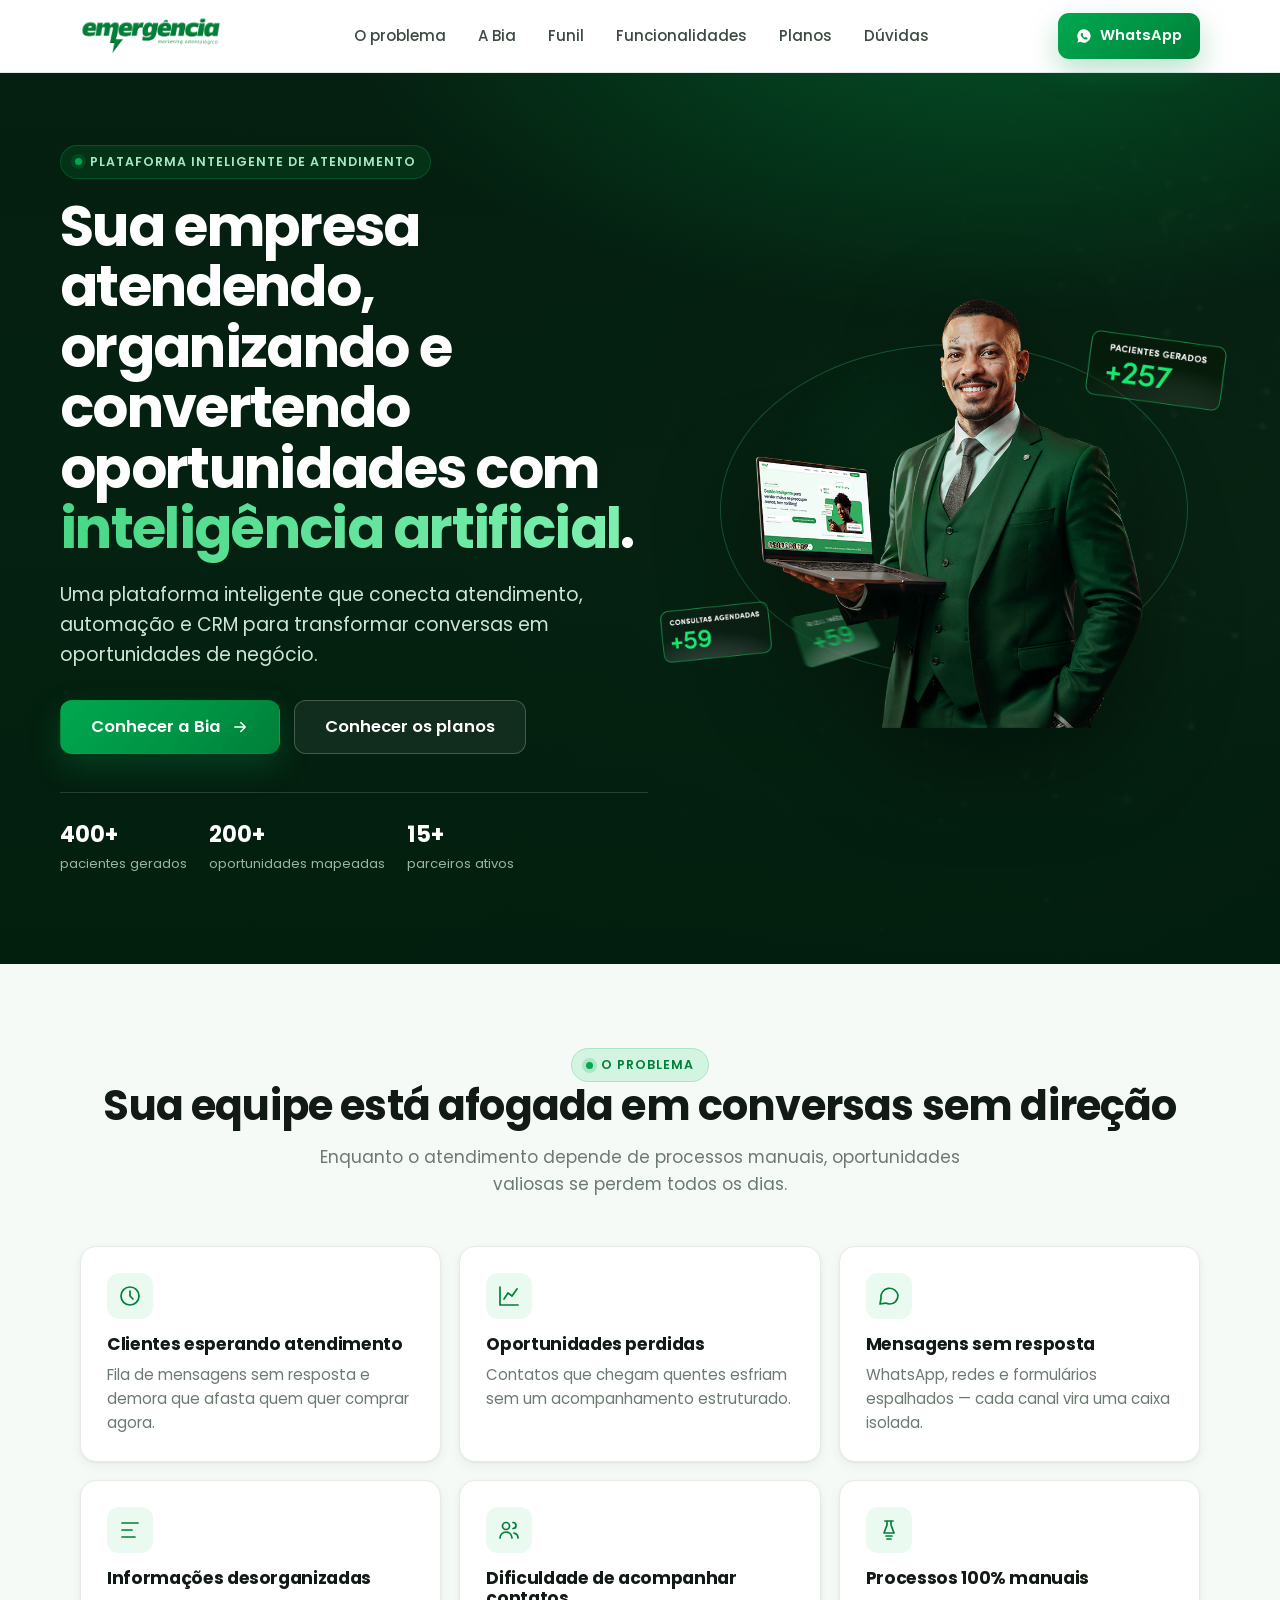
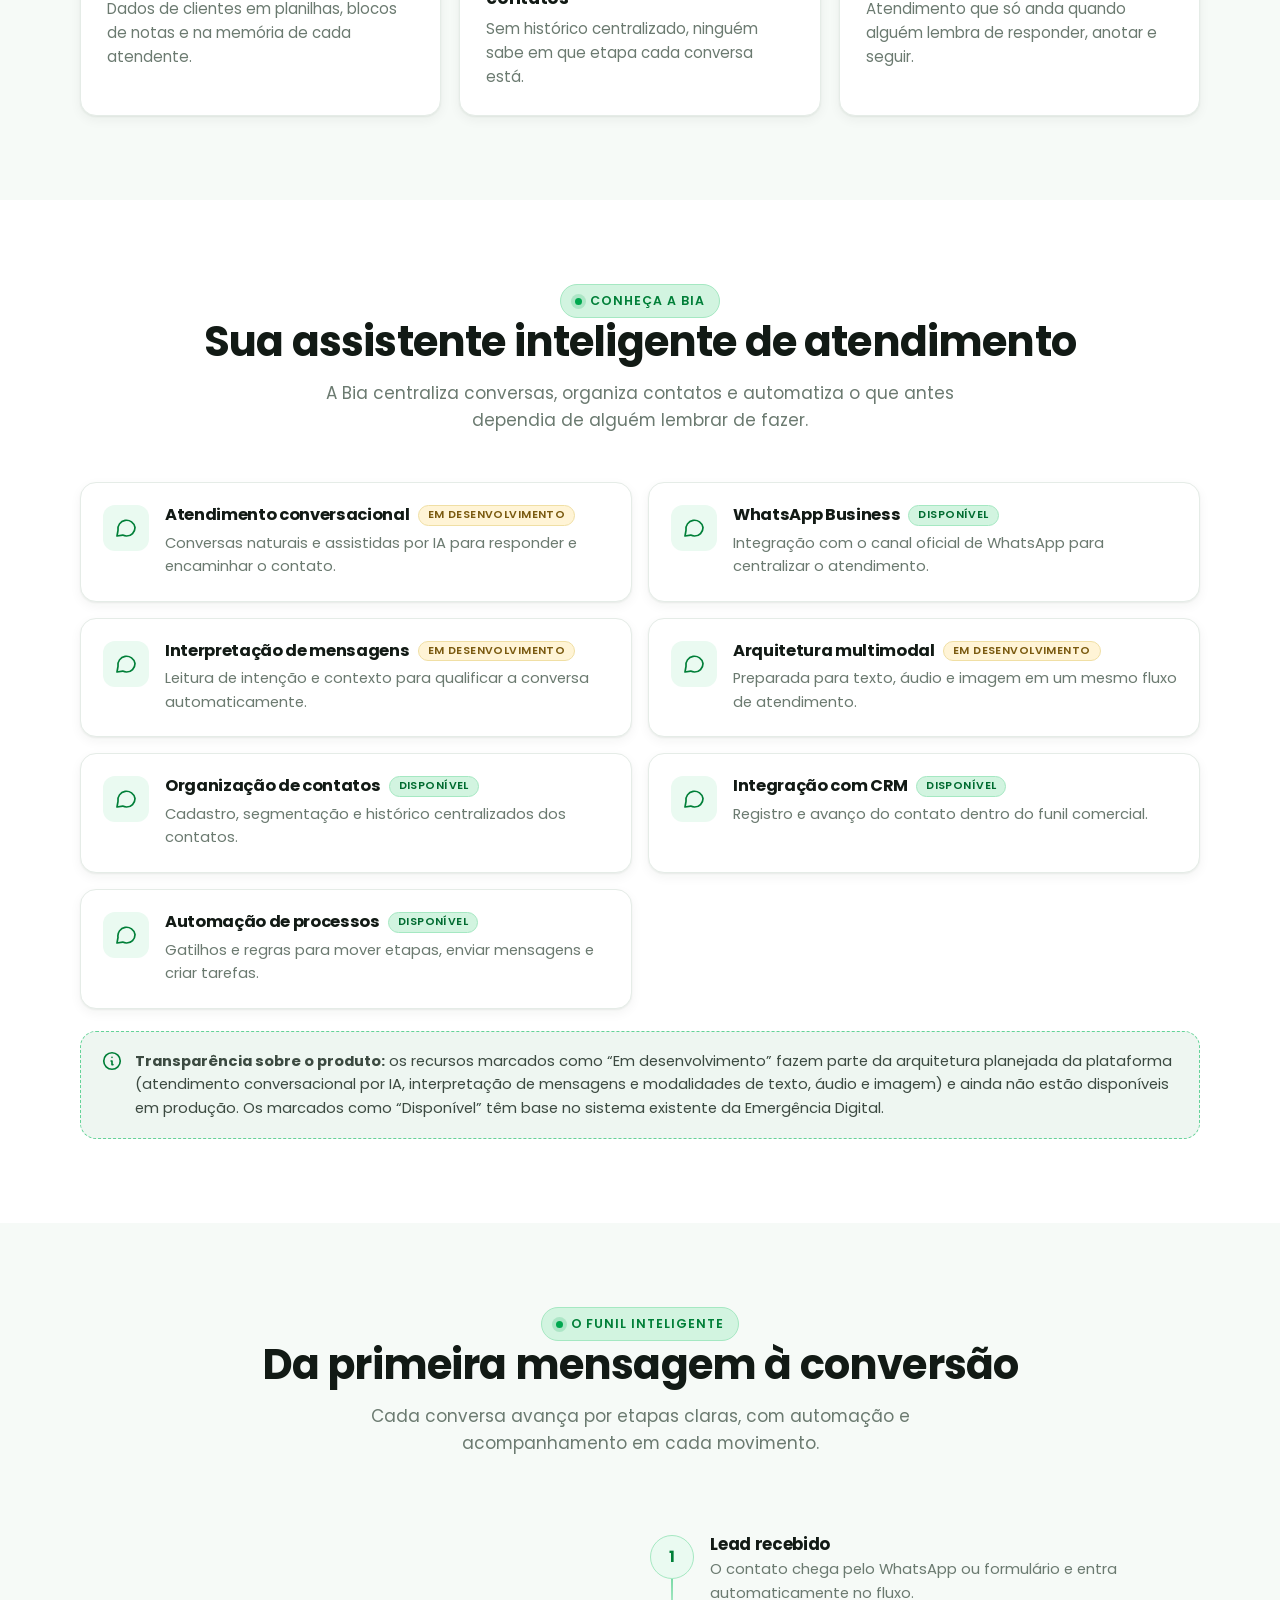
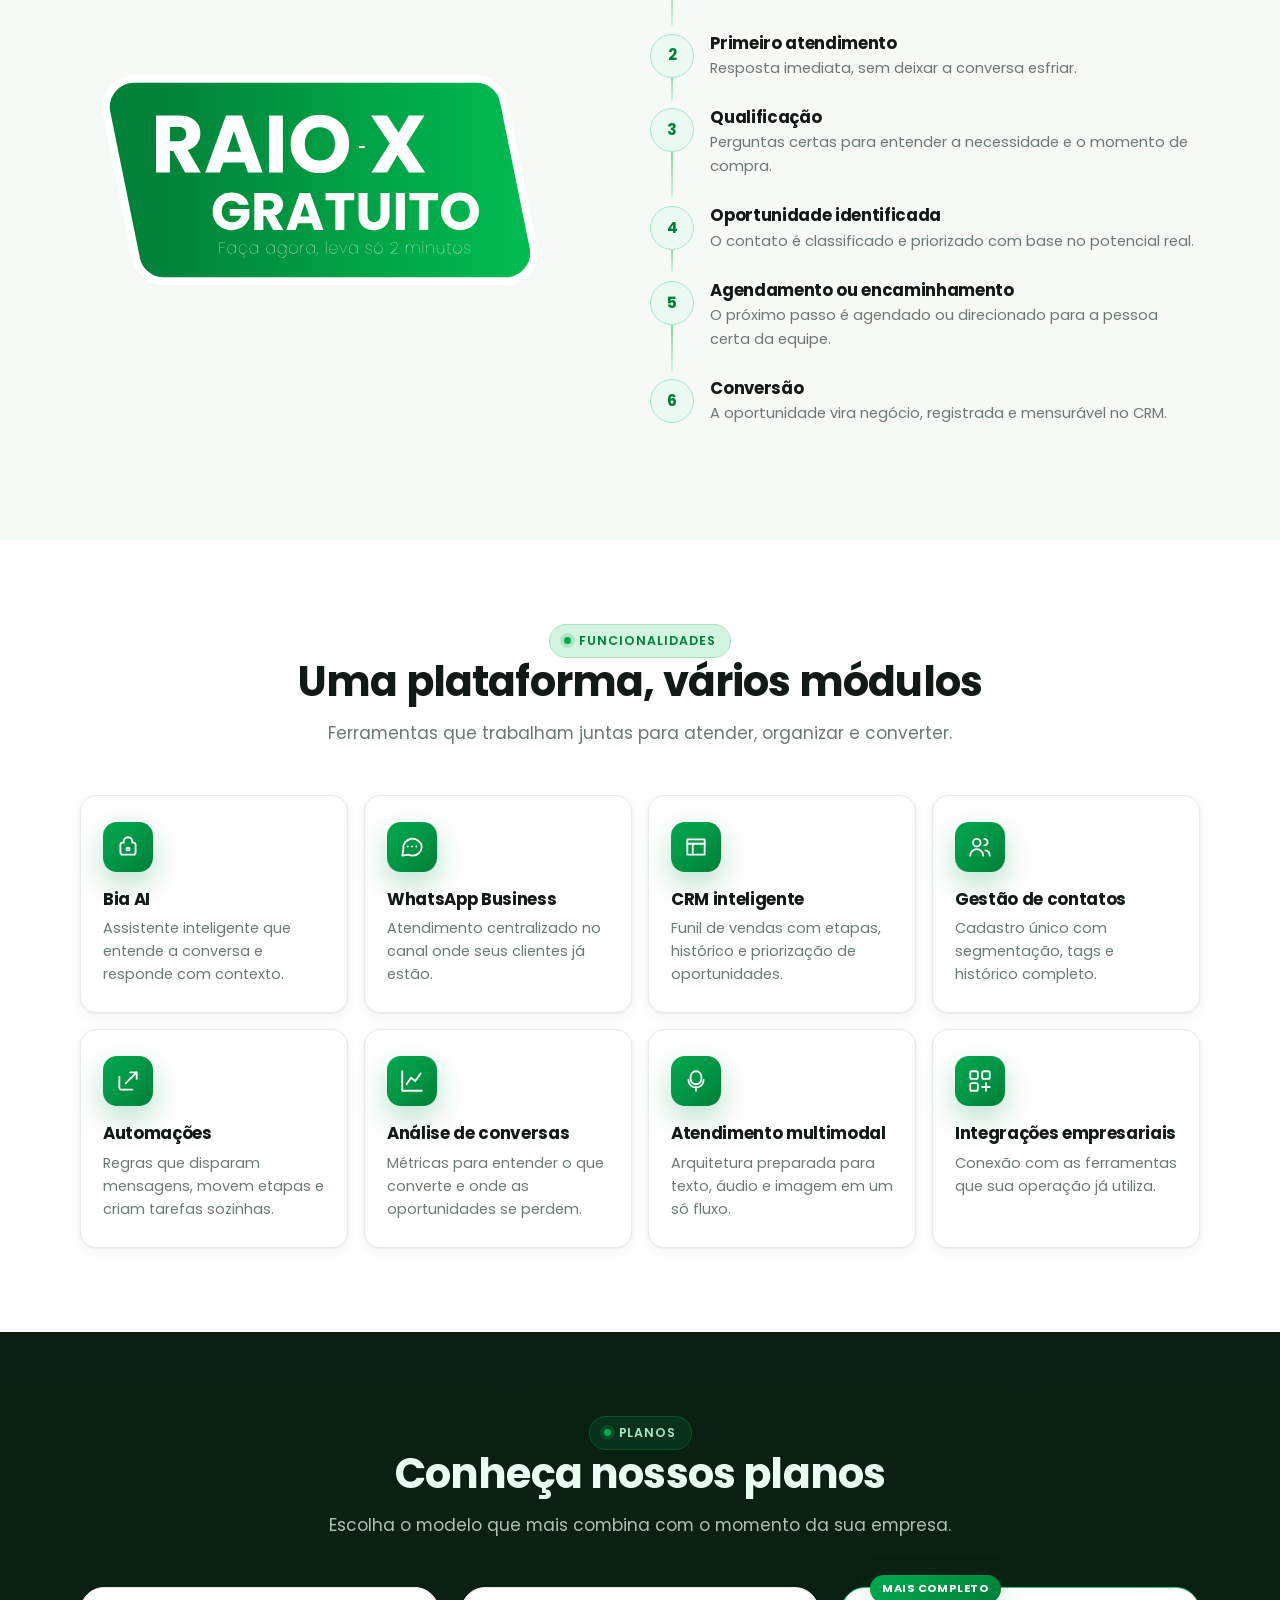
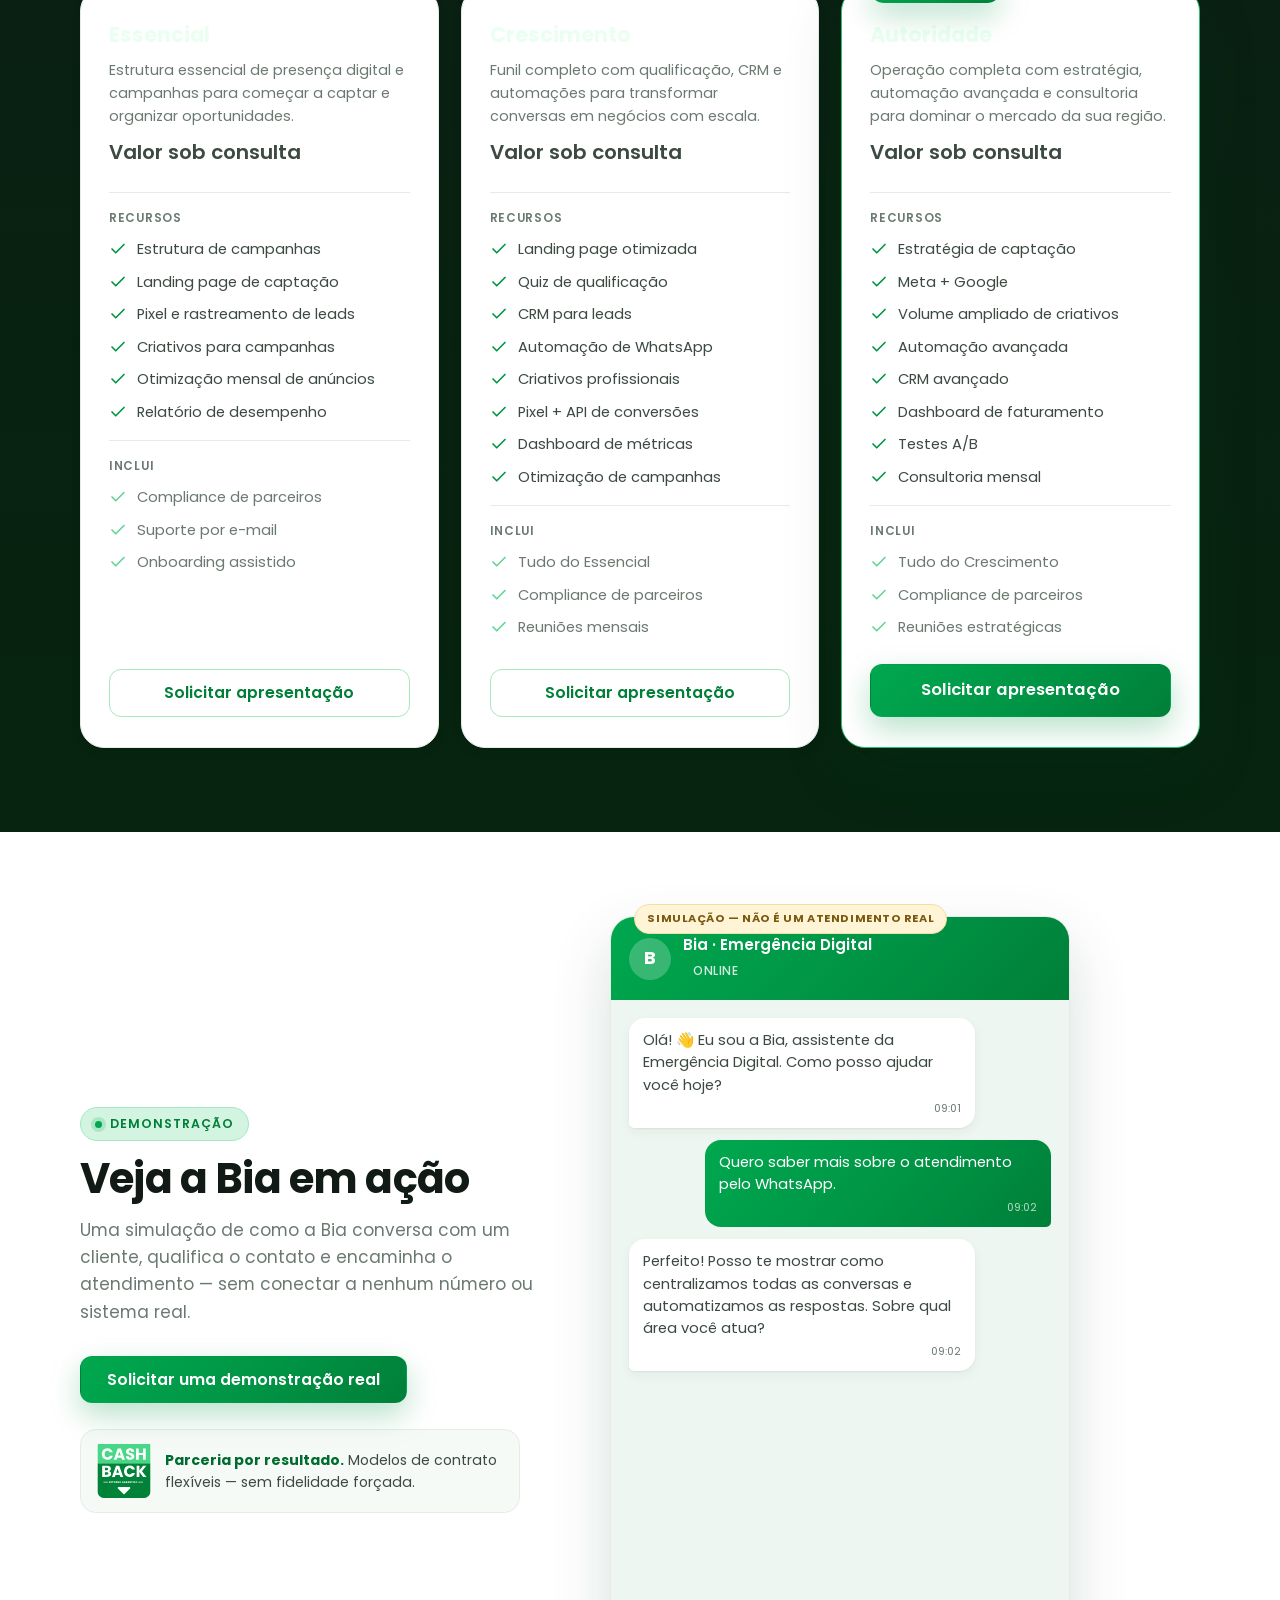
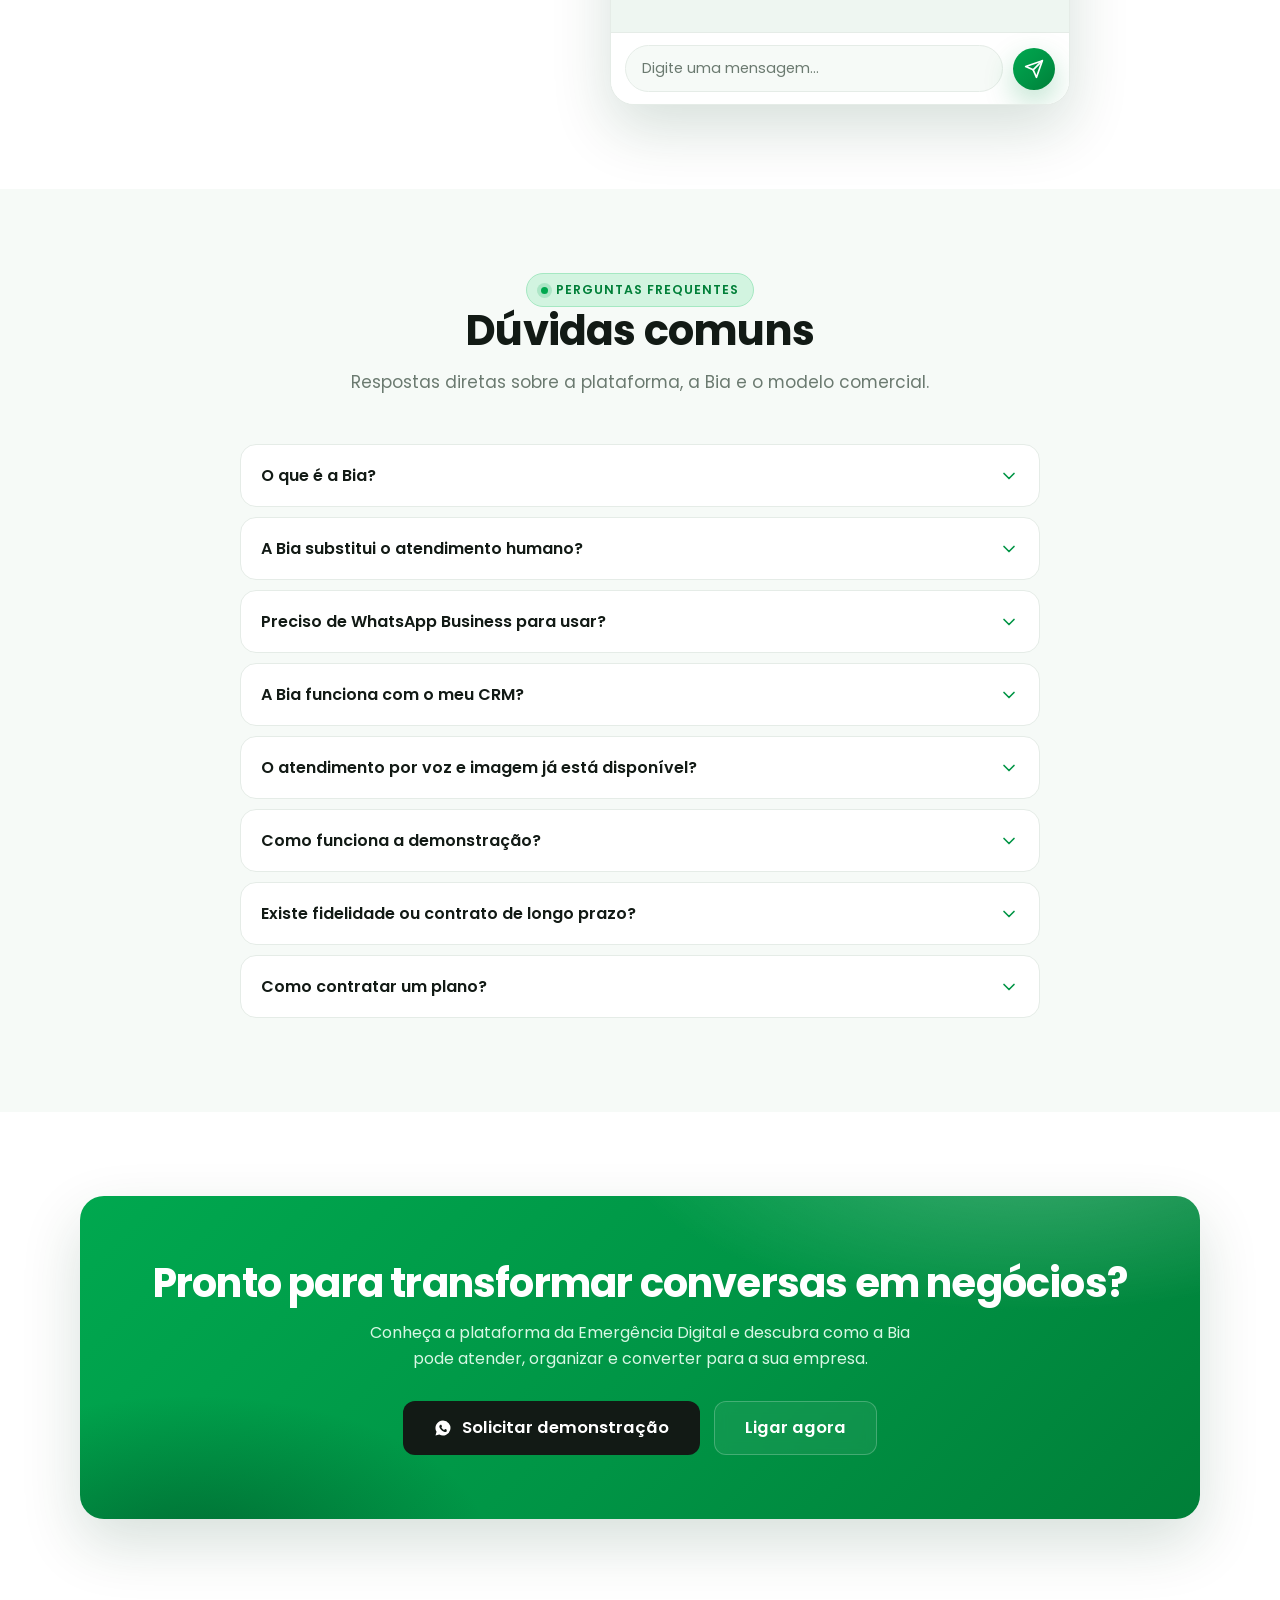
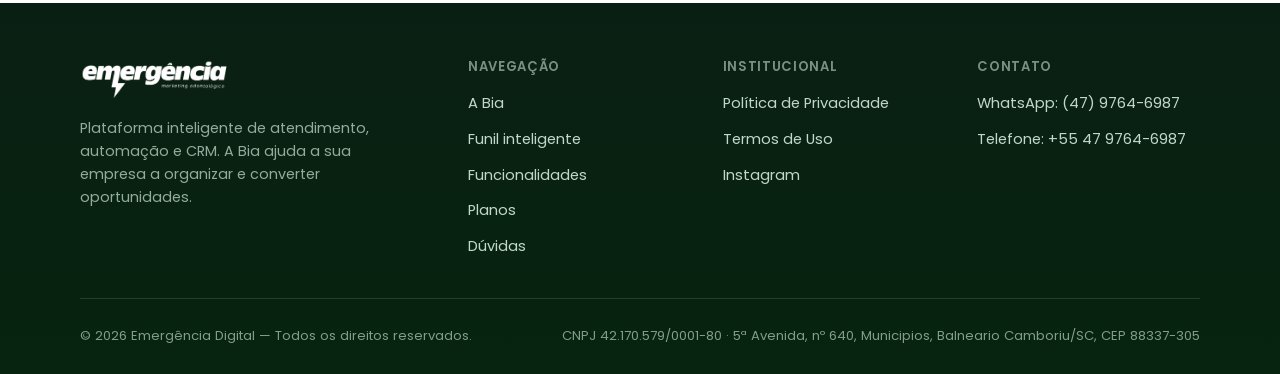
==== site/index.html @ 16c4155d "Reconstrução da landing page Emergência Digital / Bia Core - Landing page estática completa (hero, p" ====
<!DOCTYPE html>
<html lang="pt-BR">
<head>
  <meta charset="utf-8">
  <meta name="viewport" content="width=device-width, initial-scale=1.0">
  <title>Emergência Digital | Bia — Atendimento inteligente, automação e CRM</title>
  <meta name="description" content="Uma plataforma inteligente que conecta atendimento, automação e CRM para transformar conversas em oportunidades de negócio. Conheça a Bia, a assistente da Emergência Digital.">
  <meta name="theme-color" content="#009445">

  <!-- Open Graph -->
  <meta property="og:type" content="website">
  <meta property="og:site_name" content="Emergência Digital">
  <meta property="og:locale" content="pt_BR">
  <meta property="og:title" content="Emergência Digital | Bia — Atendimento inteligente, automação e CRM">
  <meta property="og:description" content="Sua empresa atendendo, organizando e convertendo oportunidades com inteligência artificial.">
  <meta property="og:image" content="assets/og-image.png">
  <meta property="og:image:width" content="1200">
  <meta property="og:image:height" content="630">
  <meta property="og:image:type" content="image/png">
  <meta property="og:image:alt" content="Emergência Digital — Bia, assistente de atendimento inteligente">

  <meta name="twitter:card" content="summary_large_image">
  <meta name="twitter:title" content="Emergência Digital | Bia — Atendimento inteligente, automação e CRM">
  <meta name="twitter:description" content="Sua empresa atendendo, organizando e convertendo oportunidades com inteligência artificial.">
  <meta name="twitter:image" content="assets/og-image.png">

  <link rel="icon" type="image/svg+xml" href="assets/favicon.svg">
  <link rel="stylesheet" href="css/styles.css">
</head>
<body>
  <a class="skip-link" href="#conteudo">Pular para o conteúdo</a>

  <!-- ===================== HEADER ===================== -->
  <header class="site-header">
    <div class="container site-header__inner">
      <a class="brand" href="#hero" aria-label="Emergência Digital — início">
        <img src="assets/logo.png" alt="Emergência Digital" width="177" height="48">
      </a>

      <nav class="nav" aria-label="Principal">
        <a href="#problema">O problema</a>
        <a href="#bia">A Bia</a>
        <a href="#funil">Funil</a>
        <a href="#funcionalidades">Funcionalidades</a>
        <a href="#planos">Planos</a>
        <a href="#faq">Dúvidas</a>
      </nav>

      <a class="header-cta header-cta--desktop" data-contact="whatsapp" href="#" target="_blank" rel="noopener">
        <svg width="16" height="16" viewBox="0 0 24 24" fill="currentColor" aria-hidden="true"><path d="M12 2a10 10 0 0 0-8.6 15.1L2 22l5-1.3A10 10 0 1 0 12 2Zm5.4 14.1c-.2.6-1.2 1.2-1.7 1.2-.4.1-1 .1-1.6-.1-.4-.1-.9-.3-1.5-.5-2.6-1.1-4.3-3.7-4.4-3.9-.1-.2-1.1-1.4-1.1-2.7s.7-1.9 1-2.2c.2-.3.5-.4.7-.4h.5c.2 0 .4 0 .6.4.2.4.7 1.6.7 1.7.1.1.1.3 0 .5-.4.8-.9.9-.7 1.3.9 1.5 2 2.4 3.4 3.1.2.1.4.1.5-.1.1-.2.6-.7.8-.9.2-.2.3-.2.5-.1.2.1 1.2.6 1.4.7.2.1.4.2.4.3.1.1.1.5-.1 1.1Z"/></svg>
        WhatsApp
      </a>

      <button class="menu-toggle" type="button" data-menu-toggle aria-expanded="false" aria-label="Abrir menu de navegação" aria-controls="mobile-nav">
        <svg viewBox="0 0 24 24" fill="none" stroke="currentColor" stroke-width="2" stroke-linecap="round" aria-hidden="true"><path d="M4 7h16M4 12h16M4 17h16"/></svg>
      </button>
    </div>

    <div class="mobile-nav" id="mobile-nav" data-mobile-nav>
      <a href="#problema">O problema</a>
      <a href="#bia">A Bia</a>
      <a href="#funil">Funil</a>
      <a href="#funcionalidades">Funcionalidades</a>
      <a href="#planos">Planos</a>
      <a href="#faq">Dúvidas</a>
      <a class="btn btn--primary" data-contact="whatsapp" href="#" target="_blank" rel="noopener">Falar no WhatsApp</a>
    </div>
  </header>

  <main id="conteudo">
    <!-- ===================== HERO ===================== -->
    <section class="hero" id="hero" aria-label="Apresentação">
      <div class="hero__bg" aria-hidden="true">
        <img src="assets/hero-bg.png" alt="" fetchpriority="high">
      </div>
      <div class="hero__overlay" aria-hidden="true"></div>

      <div class="container hero__grid">
        <div class="hero__copy">
          <span class="eyebrow eyebrow--light"><span class="dot"></span> Plataforma inteligente de atendimento</span>
          <h1>Sua empresa atendendo, organizando e convertendo oportunidades com <span class="accent">inteligência artificial</span>.</h1>
          <p class="hero__lead">Uma plataforma inteligente que conecta atendimento, automação e CRM para transformar conversas em oportunidades de negócio.</p>
          <div class="hero__actions">
            <a class="btn btn--primary btn--lg" href="#bia">
              Conhecer a Bia
              <svg class="icon" viewBox="0 0 24 24" fill="none" stroke="currentColor" stroke-width="2" stroke-linecap="round" stroke-linejoin="round" aria-hidden="true"><path d="M5 12h14M13 6l6 6-6 6"/></svg>
            </a>
            <a class="btn btn--ghost btn--lg" href="#planos">Conhecer os planos</a>
          </div>
          <div class="hero__proof">
            <div class="hero__proof-item"><strong>400+</strong><span>pacientes gerados</span></div>
            <div class="hero__proof-item"><strong>200+</strong><span>oportunidades mapeadas</span></div>
            <div class="hero__proof-item"><strong>15+</strong><span>parceiros ativos</span></div>
          </div>
        </div>

        <div class="hero__visual" aria-hidden="true">
          <div class="hero__ring"></div>
          <div class="hero__visual-main">
            <img src="assets/hero-character.png" alt="" loading="eager">
          </div>
          <img class="hero__badge hero__badge--1" src="assets/elemento-01.png" alt="" width="150" height="88">
          <img class="hero__badge hero__badge--2" src="assets/elemento-02.png" alt="" width="120" height="69">
        </div>
      </div>
    </section>

    <!-- ===================== PROBLEMA ===================== -->
    <section class="section section--tint" id="problema">
      <div class="container">
        <div class="section-head section-head--center">
          <span class="eyebrow"><span class="dot"></span> O problema</span>
          <h2 class="section-title section-title--center">Sua equipe está afogada em conversas sem direção</h2>
          <p class="section-sub section-sub--center">Enquanto o atendimento depende de processos manuais, oportunidades valiosas se perdem todos os dias.</p>
        </div>

        <div class="problem-grid">
          <article class="problem-card reveal">
            <div class="problem-card__icon"><svg viewBox="0 0 24 24" fill="none" stroke="currentColor" stroke-width="1.7" stroke-linecap="round" stroke-linejoin="round"><circle cx="12" cy="12" r="9"/><path d="M12 7v5l3 3"/></svg></div>
            <h3>Clientes esperando atendimento</h3>
            <p>Fila de mensagens sem resposta e demora que afasta quem quer comprar agora.</p>
          </article>

          <article class="problem-card reveal" data-delay="1">
            <div class="problem-card__icon"><svg viewBox="0 0 24 24" fill="none" stroke="currentColor" stroke-width="1.7" stroke-linecap="round" stroke-linejoin="round"><path d="M3 3v18h18"/><path d="M7 15l4-6 4 3 5-7"/></svg></div>
            <h3>Oportunidades perdidas</h3>
            <p>Contatos que chegam quentes esfriam sem um acompanhamento estruturado.</p>
          </article>

          <article class="problem-card reveal" data-delay="2">
            <div class="problem-card__icon"><svg viewBox="0 0 24 24" fill="none" stroke="currentColor" stroke-width="1.7" stroke-linecap="round" stroke-linejoin="round"><path d="M21 11.5a8.4 8.4 0 0 1-8.5 8.5 8.6 8.6 0 0 1-3.8-.9L3 20l1-5.7A8.5 8.5 0 1 1 21 11.5Z"/></svg></div>
            <h3>Mensagens sem resposta</h3>
            <p>WhatsApp, redes e formulários espalhados — cada canal vira uma caixa isolada.</p>
          </article>

          <article class="problem-card reveal">
            <div class="problem-card__icon"><svg viewBox="0 0 24 24" fill="none" stroke="currentColor" stroke-width="1.7" stroke-linecap="round" stroke-linejoin="round"><path d="M4 5h16M4 12h10M4 19h13"/></svg></div>
            <h3>Informações desorganizadas</h3>
            <p>Dados de clientes em planilhas, blocos de notas e na memória de cada atendente.</p>
          </article>

          <article class="problem-card reveal" data-delay="1">
            <div class="problem-card__icon"><svg viewBox="0 0 24 24" fill="none" stroke="currentColor" stroke-width="1.7" stroke-linecap="round" stroke-linejoin="round"><circle cx="9" cy="8" r="3.5"/><path d="M3 20a6 6 0 0 1 12 0M16 4.5a3 3 0 0 1 0 6M21 20a5 5 0 0 0-4-4.9"/></svg></div>
            <h3>Dificuldade de acompanhar contatos</h3>
            <p>Sem histórico centralizado, ninguém sabe em que etapa cada conversa está.</p>
          </article>

          <article class="problem-card reveal" data-delay="2">
            <div class="problem-card__icon"><svg viewBox="0 0 24 24" fill="none" stroke="currentColor" stroke-width="1.7" stroke-linecap="round" stroke-linejoin="round"><path d="M8 3h8M10 3v4l-3 8h10l-3-8V3"/><path d="M9 18h6M10 21h4"/></svg></div>
            <h3>Processos 100% manuais</h3>
            <p>Atendimento que só anda quando alguém lembra de responder, anotar e seguir.</p>
          </article>
        </div>
      </div>
    </section>

    <!-- ===================== BIA ===================== -->
    <section class="section" id="bia">
      <div class="container">
        <div class="section-head section-head--center">
          <span class="eyebrow"><span class="dot"></span> Conheça a Bia</span>
          <h2 class="section-title section-title--center">Sua assistente inteligente de atendimento</h2>
          <p class="section-sub section-sub--center">A Bia centraliza conversas, organiza contatos e automatiza o que antes dependia de alguém lembrar de fazer.</p>
        </div>

        <div class="bia-grid" id="bia-list"><!-- renderizado via config.js --></div>

        <div class="bia-note reveal">
          <svg viewBox="0 0 24 24" fill="none" stroke="currentColor" stroke-width="1.8" stroke-linecap="round" stroke-linejoin="round" aria-hidden="true"><circle cx="12" cy="12" r="9"/><path d="M12 8h.01M11 12h1v4h1"/></svg>
          <p><strong>Transparência sobre o produto:</strong> os recursos marcados como “Em desenvolvimento” fazem parte da arquitetura planejada da plataforma (atendimento conversacional por IA, interpretação de mensagens e modalidades de texto, áudio e imagem) e ainda não estão disponíveis em produção. Os marcados como “Disponível” têm base no sistema existente da Emergência Digital.</p>
        </div>
      </div>
    </section>

    <!-- ===================== FUNIL ===================== -->
    <section class="section section--tint" id="funil">
      <div class="container">
        <div class="section-head section-head--center">
          <span class="eyebrow"><span class="dot"></span> O funil inteligente</span>
          <h2 class="section-title section-title--center">Da primeira mensagem à conversão</h2>
          <p class="section-sub section-sub--center">Cada conversa avança por etapas claras, com automação e acompanhamento em cada movimento.</p>
        </div>

        <div class="funnel__wrap">
          <div class="funnel__art reveal">
            <img src="assets/raio-x.svg" alt="Ilustração do funil de atendimento e conversão da Emergência Digital" loading="lazy">
          </div>

          <ol class="funnel-steps">
            <li class="funnel-step reveal">
              <span class="funnel-step__num">1</span>
              <div class="funnel-step__body">
                <h3>Lead recebido</h3>
                <p>O contato chega pelo WhatsApp ou formulário e entra automaticamente no fluxo.</p>
              </div>
            </li>
            <li class="funnel-step reveal" data-delay="1">
              <span class="funnel-step__num">2</span>
              <div class="funnel-step__body">
                <h3>Primeiro atendimento</h3>
                <p>Resposta imediata, sem deixar a conversa esfriar.</p>
              </div>
            </li>
            <li class="funnel-step reveal" data-delay="2">
              <span class="funnel-step__num">3</span>
              <div class="funnel-step__body">
                <h3>Qualificação</h3>
                <p>Perguntas certas para entender a necessidade e o momento de compra.</p>
              </div>
            </li>
            <li class="funnel-step reveal" data-delay="1">
              <span class="funnel-step__num">4</span>
              <div class="funnel-step__body">
                <h3>Oportunidade identificada</h3>
                <p>O contato é classificado e priorizado com base no potencial real.</p>
              </div>
            </li>
            <li class="funnel-step reveal" data-delay="2">
              <span class="funnel-step__num">5</span>
              <div class="funnel-step__body">
                <h3>Agendamento ou encaminhamento</h3>
                <p>O próximo passo é agendado ou direcionado para a pessoa certa da equipe.</p>
              </div>
            </li>
            <li class="funnel-step reveal" data-delay="3">
              <span class="funnel-step__num">6</span>
              <div class="funnel-step__body">
                <h3>Conversão</h3>
                <p>A oportunidade vira negócio, registrada e mensurável no CRM.</p>
              </div>
            </li>
          </ol>
        </div>
      </div>
    </section>

    <!-- ===================== FUNCIONALIDADES ===================== -->
    <section class="section" id="funcionalidades">
      <div class="container">
        <div class="section-head section-head--center">
          <span class="eyebrow"><span class="dot"></span> Funcionalidades</span>
          <h2 class="section-title section-title--center">Uma plataforma, vários módulos</h2>
          <p class="section-sub section-sub--center">Ferramentas que trabalham juntas para atender, organizar e converter.</p>
        </div>

        <div class="features-grid">
          <article class="feature-card reveal">
            <div class="feature-card__icon"><svg viewBox="0 0 24 24" fill="none" stroke="currentColor" stroke-width="1.7" stroke-linecap="round" stroke-linejoin="round"><path d="M12 3a4 4 0 0 1 4 4v1h1a2 2 0 0 1 2 2v7a2 2 0 0 1-2 2H7a2 2 0 0 1-2-2v-7a2 2 0 0 1 2-2h1V7a4 4 0 0 1 4-4Z"/><circle cx="12" cy="14" r="1.4"/></svg></div>
            <h3>Bia AI</h3>
            <p>Assistente inteligente que entende a conversa e responde com contexto.</p>
          </article>

          <article class="feature-card reveal" data-delay="1">
            <div class="feature-card__icon"><svg viewBox="0 0 24 24" fill="none" stroke="currentColor" stroke-width="1.7" stroke-linecap="round" stroke-linejoin="round"><path d="M21 11.5a8.4 8.4 0 0 1-8.5 8.5 8.6 8.6 0 0 1-3.8-.9L3 20l1-5.7A8.5 8.5 0 1 1 21 11.5Z"/><path d="M8 11.5h.01M12 11.5h.01M16 11.5h.01"/></svg></div>
            <h3>WhatsApp Business</h3>
            <p>Atendimento centralizado no canal onde seus clientes já estão.</p>
          </article>

          <article class="feature-card reveal" data-delay="2">
            <div class="feature-card__icon"><svg viewBox="0 0 24 24" fill="none" stroke="currentColor" stroke-width="1.7" stroke-linecap="round" stroke-linejoin="round"><path d="M4 5h16v14H4z"/><path d="M4 9h16M9 9v10"/></svg></div>
            <h3>CRM inteligente</h3>
            <p>Funil de vendas com etapas, histórico e priorização de oportunidades.</p>
          </article>

          <article class="feature-card reveal" data-delay="3">
            <div class="feature-card__icon"><svg viewBox="0 0 24 24" fill="none" stroke="currentColor" stroke-width="1.7" stroke-linecap="round" stroke-linejoin="round"><circle cx="9" cy="8" r="3.5"/><path d="M3 20a6 6 0 0 1 12 0M16 4.5a3 3 0 0 1 0 6M21 20a5 5 0 0 0-4-4.9"/></svg></div>
            <h3>Gestão de contatos</h3>
            <p>Cadastro único com segmentação, tags e histórico completo.</p>
          </article>

          <article class="feature-card reveal">
            <div class="feature-card__icon"><svg viewBox="0 0 24 24" fill="none" stroke="currentColor" stroke-width="1.7" stroke-linecap="round" stroke-linejoin="round"><path d="M14 4h6v6"/><path d="M20 4 10 14"/><path d="M4 8v10a2 2 0 0 0 2 2h10"/></svg></div>
            <h3>Automações</h3>
            <p>Regras que disparam mensagens, movem etapas e criam tarefas sozinhas.</p>
          </article>

          <article class="feature-card reveal" data-delay="1">
            <div class="feature-card__icon"><svg viewBox="0 0 24 24" fill="none" stroke="currentColor" stroke-width="1.7" stroke-linecap="round" stroke-linejoin="round"><path d="M3 3v18h18"/><path d="M7 15l4-6 4 3 5-7"/></svg></div>
            <h3>Análise de conversas</h3>
            <p>Métricas para entender o que converte e onde as oportunidades se perdem.</p>
          </article>

          <article class="feature-card reveal" data-delay="2">
            <div class="feature-card__icon"><svg viewBox="0 0 24 24" fill="none" stroke="currentColor" stroke-width="1.7" stroke-linecap="round" stroke-linejoin="round"><path d="M12 3a5 5 0 0 1 5 5v2a5 5 0 0 1-10 0V8a5 5 0 0 1 5-5Z"/><path d="M5 11a7 7 0 0 0 14 0"/><path d="M12 18v3"/></svg></div>
            <h3>Atendimento multimodal</h3>
            <p>Arquitetura preparada para texto, áudio e imagem em um só fluxo.</p>
          </article>

          <article class="feature-card reveal" data-delay="3">
            <div class="feature-card__icon"><svg viewBox="0 0 24 24" fill="none" stroke="currentColor" stroke-width="1.7" stroke-linecap="round" stroke-linejoin="round"><rect x="3" y="3" width="7" height="7" rx="1.5"/><rect x="14" y="3" width="7" height="7" rx="1.5"/><rect x="3" y="14" width="7" height="7" rx="1.5"/><path d="M17.5 14v7M14 17.5h7"/></svg></div>
            <h3>Integrações empresariais</h3>
            <p>Conexão com as ferramentas que sua operação já utiliza.</p>
          </article>
        </div>
      </div>
    </section>

    <!-- ===================== PLANOS ===================== -->
    <section class="section section--ink" id="planos">
      <div class="container">
        <div class="section-head section-head--center">
          <span class="eyebrow eyebrow--light"><span class="dot"></span> Planos</span>
          <h2 class="section-title section-title--center" style="color:#eafff2">Conheça nossos planos</h2>
          <p class="section-sub section-sub--center" style="color:rgba(234,255,242,0.72)">Escolha o modelo que mais combina com o momento da sua empresa.</p>
        </div>

        <div class="plans-grid" id="plans-list"><!-- renderizado via config.js --></div>
      </div>
    </section>

    <!-- ===================== DEMO ===================== -->
    <section class="section" id="demo">
      <div class="container">
        <div class="demo__wrap">
          <div class="reveal">
            <span class="eyebrow"><span class="dot"></span> Demonstração</span>
            <h2 class="section-title" style="margin-top:14px">Veja a Bia em ação</h2>
            <p class="section-sub">Uma simulação de como a Bia conversa com um cliente, qualifica o contato e encaminha o atendimento — sem conectar a nenhum número ou sistema real.</p>
            <div class="hero__actions">
              <a class="btn btn--primary" data-contact="whatsapp" href="#" target="_blank" rel="noopener">Solicitar uma demonstração real</a>
            </div>
            <div class="trust-note">
              <img src="assets/cash-back.svg" alt="" width="54" height="54" loading="lazy">
              <p><strong>Parceria por resultado.</strong> Modelos de contrato flexíveis — sem fidelidade forçada.</p>
            </div>
          </div>

          <div class="reveal" data-delay="1" style="position:relative">
            <span class="demo-badge">Simulação — não é um atendimento real</span>
            <div class="chat" data-demo-chat aria-label="Demonstração simulada de conversa com a Bia">
              <div class="chat__head">
                <div class="chat__avatar">B</div>
                <div class="chat__head-meta">
                  <div class="name">Bia · Emergência Digital</div>
                  <div class="status">online</div>
                </div>
              </div>
              <div class="chat__body">
                <div class="msg msg--in" style="animation-delay:0.2s">
                  Olá! 👋 Eu sou a Bia, assistente da Emergência Digital. Como posso ajudar você hoje?
                  <span class="time">09:01</span>
                </div>
                <div class="msg msg--out" style="animation-delay:0.6s">
                  Quero saber mais sobre o atendimento pelo WhatsApp.
                  <span class="time">09:02</span>
                </div>
                <div class="msg msg--in" style="animation-delay:1.0s">
                  Perfeito! Posso te mostrar como centralizamos todas as conversas e automatizamos as respostas. Sobre qual área você atua?
                  <span class="time">09:02</span>
                </div>
                <div class="msg msg--out" style="animation-delay:1.4s">
                  Tenho uma clínica em Santa Catarina.
                  <span class="time">09:03</span>
                </div>
                <div class="msg msg--in" style="animation-delay:1.8s">
                  Ótimo! 🎯 Você se enquadra no perfil de clínicas que já atendemos. Vou organizar seu contato e encaminhar para um especialista agendar uma apresentação, pode ser?
                  <span class="time">09:03</span>
                </div>
              </div>
              <div class="chat__input" aria-hidden="true">
                <div class="pill">Digite uma mensagem…</div>
                <div class="send"><svg viewBox="0 0 24 24" fill="none" stroke="currentColor" stroke-width="2" stroke-linecap="round" stroke-linejoin="round"><path d="M22 2 11 13"/><path d="M22 2 15 22l-4-9-9-4Z"/></svg></div>
              </div>
            </div>
          </div>
        </div>
      </div>
    </section>

    <!-- ===================== FAQ ===================== -->
    <section class="section section--tint" id="faq">
      <div class="container">
        <div class="section-head section-head--center">
          <span class="eyebrow"><span class="dot"></span> Perguntas frequentes</span>
          <h2 class="section-title section-title--center">Dúvidas comuns</h2>
          <p class="section-sub section-sub--center">Respostas diretas sobre a plataforma, a Bia e o modelo comercial.</p>
        </div>

        <div class="faq">
          <div class="faq-item">
            <button class="faq-item__q" type="button" aria-expanded="false">O que é a Bia?
              <svg viewBox="0 0 24 24" fill="none" stroke="currentColor" stroke-width="2" stroke-linecap="round" stroke-linejoin="round"><path d="m6 9 6 6 6-6"/></svg>
            </button>
            <div class="faq-item__a"><div class="faq-item__a-inner">A Bia é a assistente inteligente de atendimento da Emergência Digital. Ela centraliza conversas, organiza contatos e automatiza etapas do atendimento, funcionando como um braço de inteligência que potencializa o trabalho da sua equipe.</div></div>
          </div>

          <div class="faq-item">
            <button class="faq-item__q" type="button" aria-expanded="false">A Bia substitui o atendimento humano?
              <svg viewBox="0 0 24 24" fill="none" stroke="currentColor" stroke-width="2" stroke-linecap="round" stroke-linejoin="round"><path d="m6 9 6 6 6-6"/></svg>
            </button>
            <div class="faq-item__a"><div class="faq-item__a-inner">Não. A Bia foi desenhada para se integrar à sua estrutura atual, entregando processos e organização para que sua equipe gaste tempo apenas com o que realmente exige atenção humana.</div></div>
          </div>

          <div class="faq-item">
            <button class="faq-item__q" type="button" aria-expanded="false">Preciso de WhatsApp Business para usar?
              <svg viewBox="0 0 24 24" fill="none" stroke="currentColor" stroke-width="2" stroke-linecap="round" stroke-linejoin="round"><path d="m6 9 6 6 6-6"/></svg>
            </button>
            <div class="faq-item__a"><div class="faq-item__a-inner">O WhatsApp é o principal canal de atendimento da plataforma. O contato chega pelo WhatsApp e é registrado e acompanhado dentro do sistema, junto com a automação de mensagens.</div></div>
          </div>

          <div class="faq-item">
            <button class="faq-item__q" type="button" aria-expanded="false">A Bia funciona com o meu CRM?
              <svg viewBox="0 0 24 24" fill="none" stroke="currentColor" stroke-width="2" stroke-linecap="round" stroke-linejoin="round"><path d="m6 9 6 6 6-6"/></svg>
            </button>
            <div class="faq-item__a"><div class="faq-item__a-inner">A plataforma possui CRM próprio, com funil de etapas, histórico e priorização. Conversas e contatos ficam integrados ao funil, permitindo acompanhar cada oportunidade do primeiro contato à conversão.</div></div>
          </div>

          <div class="faq-item">
            <button class="faq-item__q" type="button" aria-expanded="false">O atendimento por voz e imagem já está disponível?
              <svg viewBox="0 0 24 24" fill="none" stroke="currentColor" stroke-width="2" stroke-linecap="round" stroke-linejoin="round"><path d="m6 9 6 6 6-6"/></svg>
            </button>
            <div class="faq-item__a"><div class="faq-item__a-inner">A arquitetura multimodal (texto, áudio e imagem) faz parte do plano da plataforma e ainda está em desenvolvimento. Hoje, o atendimento automatizado é baseado em mensagens de texto no WhatsApp. Não prometemos recursos que ainda não estão em produção.</div></div>
          </div>

          <div class="faq-item">
            <button class="faq-item__q" type="button" aria-expanded="false">Como funciona a demonstração?
              <svg viewBox="0 0 24 24" fill="none" stroke="currentColor" stroke-width="2" stroke-linecap="round" stroke-linejoin="round"><path d="m6 9 6 6 6-6"/></svg>
            </button>
            <div class="faq-item__a"><div class="faq-item__a-inner">Nesta página mostramos uma simulação visual da conversa. Para uma demonstração real, solicite uma apresentação pelo WhatsApp — um especialista analisa sua operação e mostra como a plataforma se encaixa no seu contexto, sem compromisso.</div></div>
          </div>

          <div class="faq-item">
            <button class="faq-item__q" type="button" aria-expanded="false">Existe fidelidade ou contrato de longo prazo?
              <svg viewBox="0 0 24 24" fill="none" stroke="currentColor" stroke-width="2" stroke-linecap="round" stroke-linejoin="round"><path d="m6 9 6 6 6-6"/></svg>
            </button>
            <div class="faq-item__a"><div class="faq-item__a-inner">Acreditamos em parceria por resultado. Os modelos de contrato são flexíveis, porque confiamos que a eficiência do sistema é o que mantém nossos clientes a longo prazo — e não uma cláusula contratual.</div></div>
          </div>

          <div class="faq-item">
            <button class="faq-item__q" type="button" aria-expanded="false">Como contratar um plano?
              <svg viewBox="0 0 24 24" fill="none" stroke="currentColor" stroke-width="2" stroke-linecap="round" stroke-linejoin="round"><path d="m6 9 6 6 6-6"/></svg>
            </button>
            <div class="faq-item__a"><div class="faq-item__a-inner">Os valores dos planos são informados sob consulta. Fale com a gente pelo WhatsApp e solicite uma apresentação — apresentamos o plano ideal para o tamanho e o momento da sua operação.</div></div>
          </div>
        </div>
      </div>
    </section>

    <!-- ===================== CTA FINAL ===================== -->
    <section class="section" id="contato">
      <div class="container">
        <div class="cta-final reveal">
          <h2>Pronto para transformar conversas em negócios?</h2>
          <p>Conheça a plataforma da Emergência Digital e descubra como a Bia pode atender, organizar e converter para a sua empresa.</p>
          <div class="hero__actions">
            <a class="btn btn--dark btn--lg" data-contact="whatsapp" href="#" target="_blank" rel="noopener">
              <svg class="icon" viewBox="0 0 24 24" fill="currentColor" aria-hidden="true"><path d="M12 2a10 10 0 0 0-8.6 15.1L2 22l5-1.3A10 10 0 1 0 12 2Zm5.4 14.1c-.2.6-1.2 1.2-1.7 1.2-.4.1-1 .1-1.6-.1-.4-.1-.9-.3-1.5-.5-2.6-1.1-4.3-3.7-4.4-3.9-.1-.2-1.1-1.4-1.1-2.7s.7-1.9 1-2.2c.2-.3.5-.4.7-.4h.5c.2 0 .4 0 .6.4.2.4.7 1.6.7 1.7.1.1.1.3 0 .5-.4.8-.9.9-.7 1.3.9 1.5 2 2.4 3.4 3.1.2.1.4.1.5-.1.1-.2.6-.7.8-.9.2-.2.3-.2.5-.1.2.1 1.2.6 1.4.7.2.1.4.2.4.3.1.1.1.5-.1 1.1Z"/></svg>
              Solicitar demonstração
            </a>
            <a class="btn btn--ghost btn--lg" data-contact="phone" href="#">Ligar agora</a>
          </div>
        </div>
      </div>
    </section>
  </main>

  <!-- ===================== FOOTER ===================== -->
  <footer class="site-footer">
    <div class="container">
      <div class="footer-grid">
        <div class="footer-brand">
          <img src="assets/logo.png" alt="Emergência Digital">
          <p>Plataforma inteligente de atendimento, automação e CRM. A Bia ajuda a sua empresa a organizar e converter oportunidades.</p>
        </div>

        <div class="footer-col">
          <h4>Navegação</h4>
          <ul>
            <li><a href="#bia">A Bia</a></li>
            <li><a href="#funil">Funil inteligente</a></li>
            <li><a href="#funcionalidades">Funcionalidades</a></li>
            <li><a href="#planos">Planos</a></li>
            <li><a href="#faq">Dúvidas</a></li>
          </ul>
        </div>

        <div class="footer-col">
          <h4>Institucional</h4>
          <ul>
            <li><a href="politica-de-privacidade.html">Política de Privacidade</a></li>
            <li><a href="politica-de-privacidade.html#termos">Termos de Uso</a></li>
            <li><a data-contact="instagram" href="#" target="_blank" rel="noopener">Instagram</a></li>
          </ul>
        </div>

        <div class="footer-col">
          <h4>Contato</h4>
          <ul>
            <li><a data-contact="whatsapp" href="#" target="_blank" rel="noopener">WhatsApp: <span data-text="whatsapp"></span></a></li>
            <li><a data-contact="phone" href="#">Telefone: <span data-text="phone"></span></a></li>
          </ul>
        </div>
      </div>

      <div class="footer-bottom">
        <span>© <span data-text="year">2026</span> Emergência Digital — Todos os direitos reservados.</span>
        <span>CNPJ <span data-text="cnpj">42.170.579/0001-80</span> · <span data-text="address">5ª Avenida, nº 640, Municipios, Balneario Camboriu/SC, CEP 88337-305</span></span>
      </div>
    </div>
  </footer>

  <script src="js/config.js"></script>
  <script src="js/main.js"></script>
</body>
</html>
---- site/css/styles.css ----
/* ============================================================
   Emergência Digital — Bia Core
   Identidade reconstruída a partir da captura do site original.
   Paleta: verde #009445 (hsl 148 100% 29%) + Poppins.
   ============================================================ */

/* ---------- Fontes ---------- */
@import url("https://fonts.googleapis.com/css2?family=Poppins:wght@400;500;600;700&display=swap");

/* ---------- Variáveis ---------- */
:root {
  /* Verde da marca (origem: --primary: 148 100% 29%) */
  --green-50: #eafaf1;
  --green-100: #d2f4e0;
  --green-200: #a5e8c2;
  --green-300: #64d398;
  --green-400: #2fbd72;
  --green-500: #00a84f;
  --green-600: #009445; /* primário */
  --green-700: #007f38; /* primary-dark */
  --green-800: #006b30;
  --green-900: #005729; /* primary-darker */
  --green-950: #023a1d;

  /* Neutros */
  --ink: #121a15;
  --ink-soft: #3c4a41;
  --muted: #6b7a70;
  --line: #e5ece7;
  --paper: #ffffff;
  --paper-2: #f6faf7;
  --paper-3: #eef6f1;

  /* Acentos auxiliares (do SVG original) */
  --mint: #48d786;
  --mint-2: #00bd51;

  /* Efeitos */
  --radius-sm: 10px;
  --radius: 16px;
  --radius-lg: 24px;
  --shadow-sm: 0 1px 2px rgba(10, 40, 22, 0.06), 0 4px 12px rgba(10, 40, 22, 0.05);
  --shadow-md: 0 8px 24px rgba(10, 40, 22, 0.08), 0 2px 6px rgba(10, 40, 22, 0.05);
  --shadow-lg: 0 24px 60px rgba(5, 60, 30, 0.16);
  --shadow-green: 0 12px 30px rgba(0, 148, 69, 0.28);

  --grad-green: linear-gradient(135deg, #00a84f 0%, #009445 55%, #007f38 100%);
  --grad-green-soft: linear-gradient(180deg, #eafaf1 0%, #ffffff 100%);
  --grad-ink: linear-gradient(180deg, #0a1f13 0%, #06240f 100%);

  --font: "Poppins", system-ui, -apple-system, "Segoe UI", Roboto, sans-serif;

  --header-h: 72px;
}

/* ---------- Reset / base ---------- */
*,
*::before,
*::after {
  box-sizing: border-box;
}

html {
  scroll-behavior: smooth;
  -webkit-text-size-adjust: 100%;
}

body {
  margin: 0;
  font-family: var(--font);
  font-size: 16px;
  line-height: 1.6;
  color: var(--ink);
  background: var(--paper);
  -webkit-font-smoothing: antialiased;
  text-rendering: optimizeLegibility;
}

img,
svg {
  max-width: 100%;
  height: auto;
  display: block;
}

a {
  color: inherit;
  text-decoration: none;
}

h1, h2, h3, h4 {
  margin: 0;
  line-height: 1.15;
  font-weight: 700;
  letter-spacing: -0.02em;
}

p {
  margin: 0;
}

ul {
  margin: 0;
  padding: 0;
  list-style: none;
}

.container {
  width: 100%;
  max-width: 1160px;
  margin: 0 auto;
  padding: 0 20px;
}

.section {
  padding: 84px 0;
}

.section--tint {
  background: var(--paper-2);
}

.section--ink {
  background: var(--grad-ink);
  color: #eafff2;
}

/* ---------- Utilitários ---------- */
.eyebrow {
  display: inline-flex;
  align-items: center;
  gap: 8px;
  font-size: 0.78rem;
  font-weight: 600;
  letter-spacing: 0.08em;
  text-transform: uppercase;
  color: var(--green-700);
  background: var(--green-100);
  border: 1px solid var(--green-200);
  padding: 6px 14px;
  border-radius: 999px;
}

.eyebrow--light {
  color: var(--green-200);
  background: rgba(0, 148, 69, 0.16);
  border-color: rgba(0, 148, 69, 0.35);
}

.eyebrow .dot {
  width: 7px;
  height: 7px;
  border-radius: 50%;
  background: var(--green-500);
  box-shadow: 0 0 0 4px rgba(0, 168, 79, 0.18);
}

.section-title {
  font-size: clamp(1.75rem, 4vw, 2.6rem);
  font-weight: 700;
}

.section-title--center {
  text-align: center;
}

.section-sub {
  color: var(--muted);
  font-size: 1.06rem;
  max-width: 640px;
  margin-top: 14px;
}

.section-sub--center {
  margin-left: auto;
  margin-right: auto;
  text-align: center;
}

.section-head {
  margin-bottom: 48px;
}

.section-head--center {
  text-align: center;
  display: flex;
  flex-direction: column;
  align-items: center;
}

/* ---------- Botões ---------- */
.btn {
  display: inline-flex;
  align-items: center;
  justify-content: center;
  gap: 10px;
  font-family: var(--font);
  font-weight: 600;
  font-size: 0.98rem;
  line-height: 1;
  padding: 15px 26px;
  border-radius: 12px;
  border: 1px solid transparent;
  cursor: pointer;
  transition: transform 0.18s ease, box-shadow 0.18s ease, background 0.18s ease, border-color 0.18s ease, color 0.18s ease;
  white-space: nowrap;
}

.btn:active {
  transform: translateY(1px);
}

.btn--primary {
  background: var(--grad-green);
  color: #fff;
  box-shadow: var(--shadow-green);
}

.btn--primary:hover {
  transform: translateY(-2px);
  box-shadow: 0 16px 38px rgba(0, 148, 69, 0.38);
}

.btn--ghost {
  background: rgba(255, 255, 255, 0.06);
  color: #fff;
  border-color: rgba(255, 255, 255, 0.22);
  backdrop-filter: blur(6px);
}

.btn--ghost:hover {
  background: rgba(255, 255, 255, 0.14);
  border-color: rgba(255, 255, 255, 0.4);
}

.btn--outline {
  background: #fff;
  color: var(--green-700);
  border-color: var(--green-200);
}

.btn--outline:hover {
  border-color: var(--green-500);
  background: var(--green-50);
}

.btn--dark {
  background: var(--ink);
  color: #fff;
}

.btn--dark:hover {
  background: #000;
  transform: translateY(-2px);
  box-shadow: var(--shadow-md);
}

.btn--lg {
  padding: 17px 30px;
  font-size: 1.04rem;
}

.btn .icon {
  width: 18px;
  height: 18px;
}

/* ---------- Header ---------- */
.site-header {
  position: sticky;
  top: 0;
  z-index: 100;
  background: rgba(255, 255, 255, 0.86);
  backdrop-filter: saturate(180%) blur(12px);
  border-bottom: 1px solid var(--line);
}

.site-header__inner {
  display: flex;
  align-items: center;
  justify-content: space-between;
  height: var(--header-h);
  gap: 16px;
}

.brand {
  display: inline-flex;
  align-items: center;
  flex-shrink: 0;
}

.brand img {
  height: 40px;
  width: auto;
}

.nav {
  display: flex;
  align-items: center;
  gap: 4px;
}

.nav a {
  font-size: 0.94rem;
  font-weight: 500;
  color: var(--ink-soft);
  padding: 9px 14px;
  border-radius: 10px;
  transition: color 0.15s ease, background 0.15s ease;
}

.nav a:hover {
  color: var(--green-700);
  background: var(--green-50);
}

.header-cta {
  display: inline-flex;
  align-items: center;
  gap: 8px;
  font-weight: 600;
  font-size: 0.92rem;
  color: #fff;
  background: var(--grad-green);
  padding: 11px 18px;
  border-radius: 11px;
  box-shadow: var(--shadow-green);
  transition: transform 0.18s ease, box-shadow 0.18s ease;
}

.header-cta:hover {
  transform: translateY(-2px);
  box-shadow: 0 14px 30px rgba(0, 148, 69, 0.36);
}

.menu-toggle {
  display: none;
  align-items: center;
  justify-content: center;
  width: 44px;
  height: 44px;
  border: 1px solid var(--line);
  border-radius: 11px;
  background: #fff;
  cursor: pointer;
}

.menu-toggle svg {
  width: 22px;
  height: 22px;
}

/* Mobile nav */
.mobile-nav {
  display: none;
  flex-direction: column;
  gap: 6px;
  padding: 12px 20px 20px;
  border-top: 1px solid var(--line);
  background: #fff;
}

.mobile-nav a {
  padding: 12px 14px;
  border-radius: 10px;
  font-weight: 500;
  color: var(--ink-soft);
}

.mobile-nav a:hover {
  background: var(--green-50);
  color: var(--green-700);
}

.mobile-nav .btn {
  margin-top: 10px;
  width: 100%;
}

.mobile-nav.open {
  display: flex;
}

/* ---------- Hero ---------- */
.hero {
  position: relative;
  overflow: hidden;
  color: #fff;
  background: var(--grad-ink);
  isolation: isolate;
}

.hero__bg {
  position: absolute;
  inset: 0;
  z-index: -2;
}

.hero__bg img {
  width: 100%;
  height: 100%;
  object-fit: cover;
  object-position: center;
  opacity: 0.5;
}

.hero__overlay {
  position: absolute;
  inset: 0;
  z-index: -1;
  background:
    radial-gradient(1100px 520px at 78% -8%, rgba(0, 168, 79, 0.35), transparent 60%),
    linear-gradient(180deg, rgba(4, 30, 15, 0.92) 0%, rgba(4, 30, 15, 0.82) 55%, rgba(2, 30, 14, 0.95) 100%);
}

.hero__grid {
  display: grid;
  grid-template-columns: 1.05fr 0.95fr;
  gap: 40px;
  align-items: center;
  padding: 72px 0 90px;
}

.hero__copy {
  max-width: 620px;
}

.hero h1 {
  font-size: clamp(2.1rem, 5vw, 3.5rem);
  font-weight: 700;
  line-height: 1.08;
  letter-spacing: -0.03em;
  margin: 18px 0 20px;
}

.hero h1 .accent {
  background: linear-gradient(100deg, #48d786, #7cf0b0);
  -webkit-background-clip: text;
  background-clip: text;
  -webkit-text-fill-color: transparent;
  color: transparent;
}

.hero__lead {
  font-size: clamp(1.02rem, 2vw, 1.18rem);
  color: rgba(234, 255, 242, 0.88);
  max-width: 560px;
}

.hero__actions {
  display: flex;
  flex-wrap: wrap;
  gap: 14px;
  margin-top: 30px;
}

.hero__proof {
  display: flex;
  flex-wrap: wrap;
  gap: 22px;
  margin-top: 38px;
  padding-top: 24px;
  border-top: 1px solid rgba(255, 255, 255, 0.14);
}

.hero__proof-item {
  display: flex;
  flex-direction: column;
}

.hero__proof-item strong {
  font-size: 1.4rem;
  font-weight: 700;
  color: #fff;
}

.hero__proof-item span {
  font-size: 0.82rem;
  color: rgba(234, 255, 242, 0.66);
}

/* Hero visual */
.hero__visual {
  position: relative;
  display: flex;
  justify-content: center;
  align-items: flex-end;
  min-height: 380px;
}

.hero__visual-main {
  position: relative;
  z-index: 2;
  width: min(420px, 100%);
}

.hero__visual-main img {
  width: 100%;
  height: auto;
  filter: drop-shadow(0 30px 50px rgba(0, 0, 0, 0.4));
}

.hero__badge {
  position: absolute;
  z-index: 3;
  animation: float 5.5s ease-in-out infinite;
}

.hero__badge--1 {
  top: 8%;
  right: -2%;
  width: 150px;
}

.hero__badge--2 {
  bottom: 14%;
  left: -6%;
  width: 120px;
  animation-delay: 1.4s;
}

.hero__ring {
  position: absolute;
  inset: 12% 6%;
  z-index: 1;
  border: 1px solid rgba(72, 215, 134, 0.28);
  border-radius: 50%;
  background: radial-gradient(circle, rgba(0, 168, 79, 0.14), transparent 68%);
}

@keyframes float {
  0%, 100% { transform: translateY(0); }
  50% { transform: translateY(-14px); }
}

/* ---------- Problema ---------- */
.problem-grid {
  display: grid;
  grid-template-columns: repeat(3, 1fr);
  gap: 18px;
}

.problem-card {
  background: #fff;
  border: 1px solid var(--line);
  border-radius: var(--radius);
  padding: 26px;
  box-shadow: var(--shadow-sm);
  transition: transform 0.2s ease, box-shadow 0.2s ease, border-color 0.2s ease;
}

.problem-card:hover {
  transform: translateY(-4px);
  box-shadow: var(--shadow-md);
  border-color: var(--green-200);
}

.problem-card__icon {
  width: 46px;
  height: 46px;
  display: grid;
  place-items: center;
  border-radius: 12px;
  background: var(--green-50);
  color: var(--green-700);
  margin-bottom: 16px;
}

.problem-card__icon svg {
  width: 24px;
  height: 24px;
}

.problem-card h3 {
  font-size: 1.08rem;
  margin-bottom: 8px;
}

.problem-card p {
  font-size: 0.94rem;
  color: var(--muted);
}

/* ---------- Bia ---------- */
.bia-grid {
  display: grid;
  grid-template-columns: repeat(2, 1fr);
  gap: 16px;
}

.bia-item {
  display: flex;
  gap: 16px;
  align-items: flex-start;
  background: #fff;
  border: 1px solid var(--line);
  border-radius: var(--radius);
  padding: 22px;
  box-shadow: var(--shadow-sm);
}

.bia-item__icon {
  flex-shrink: 0;
  width: 46px;
  height: 46px;
  display: grid;
  place-items: center;
  border-radius: 12px;
  background: var(--green-50);
  color: var(--green-700);
}

.bia-item__icon svg {
  width: 24px;
  height: 24px;
}

.bia-item h3 {
  font-size: 1.02rem;
  display: flex;
  align-items: center;
  gap: 8px;
  flex-wrap: wrap;
}

.bia-item p {
  font-size: 0.92rem;
  color: var(--muted);
  margin-top: 6px;
}

.status {
  font-size: 0.68rem;
  font-weight: 600;
  letter-spacing: 0.04em;
  text-transform: uppercase;
  padding: 3px 9px;
  border-radius: 999px;
  border: 1px solid transparent;
}

.status--live {
  color: var(--green-800);
  background: var(--green-100);
  border-color: var(--green-200);
}

.status--planned {
  color: #7a5a10;
  background: #fff4d6;
  border-color: #f0dfa4;
}

.bia-note {
  display: flex;
  gap: 12px;
  align-items: flex-start;
  margin-top: 22px;
  padding: 18px 20px;
  border-radius: var(--radius);
  background: var(--paper-3);
  border: 1px dashed var(--green-300);
  color: var(--ink-soft);
  font-size: 0.92rem;
}

.bia-note svg {
  flex-shrink: 0;
  width: 22px;
  height: 22px;
  color: var(--green-700);
}

/* ---------- Funil ---------- */
.funnel {
  position: relative;
}

.funnel__wrap {
  display: grid;
  grid-template-columns: 0.9fr 1.1fr;
  gap: 48px;
  align-items: center;
}

.funnel__art {
  position: relative;
  padding: 20px;
}

.funnel__art svg {
  width: 100%;
  height: auto;
  filter: drop-shadow(0 24px 50px rgba(5, 60, 30, 0.22));
}

.funnel-steps {
  display: flex;
  flex-direction: column;
  gap: 0;
}

.funnel-step {
  display: grid;
  grid-template-columns: 44px 1fr;
  gap: 16px;
  padding: 14px 0;
  position: relative;
}

.funnel-step:not(:last-child)::before {
  content: "";
  position: absolute;
  left: 21px;
  top: 46px;
  bottom: -6px;
  width: 2px;
  background: linear-gradient(180deg, var(--green-300), var(--green-100));
}

.funnel-step__num {
  width: 44px;
  height: 44px;
  border-radius: 50%;
  display: grid;
  place-items: center;
  font-weight: 700;
  font-size: 0.95rem;
  color: var(--green-700);
  background: var(--green-50);
  border: 1.5px solid var(--green-200);
  position: relative;
  z-index: 1;
  transition: background 0.2s ease, color 0.2s ease, border-color 0.2s ease, transform 0.2s ease;
}

.funnel-step:hover .funnel-step__num {
  background: var(--grad-green);
  color: #fff;
  border-color: transparent;
  transform: scale(1.06);
}

.funnel-step__body h3 {
  font-size: 1.04rem;
  margin-bottom: 4px;
}

.funnel-step__body p {
  font-size: 0.92rem;
  color: var(--muted);
}

/* ---------- Funcionalidades ---------- */
.features-grid {
  display: grid;
  grid-template-columns: repeat(4, 1fr);
  gap: 16px;
}

.feature-card {
  background: #fff;
  border: 1px solid var(--line);
  border-radius: var(--radius);
  padding: 26px 22px;
  box-shadow: var(--shadow-sm);
  transition: transform 0.2s ease, box-shadow 0.2s ease, border-color 0.2s ease;
}

.feature-card:hover {
  transform: translateY(-5px);
  box-shadow: var(--shadow-lg);
  border-color: var(--green-300);
}

.feature-card__icon {
  width: 50px;
  height: 50px;
  display: grid;
  place-items: center;
  border-radius: 14px;
  background: var(--grad-green);
  color: #fff;
  margin-bottom: 18px;
  box-shadow: var(--shadow-green);
}

.feature-card__icon svg {
  width: 26px;
  height: 26px;
}

.feature-card h3 {
  font-size: 1.05rem;
  margin-bottom: 8px;
}

.feature-card p {
  font-size: 0.9rem;
  color: var(--muted);
}

/* ---------- Planos ---------- */
.plans-grid {
  display: grid;
  grid-template-columns: repeat(3, 1fr);
  gap: 22px;
  align-items: stretch;
}

.plan {
  position: relative;
  display: flex;
  flex-direction: column;
  background: #fff;
  border: 1px solid var(--line);
  border-radius: var(--radius-lg);
  padding: 30px 28px;
  box-shadow: var(--shadow-sm);
  transition: transform 0.22s ease, box-shadow 0.22s ease, border-color 0.22s ease;
}

.plan:hover {
  transform: translateY(-6px);
  box-shadow: var(--shadow-lg);
  border-color: var(--green-200);
}

.plan--featured {
  border-color: var(--green-400);
  box-shadow: var(--shadow-lg);
}

.plan--featured::before {
  content: "Mais completo";
  position: absolute;
  top: -13px;
  left: 28px;
  font-size: 0.7rem;
  font-weight: 700;
  letter-spacing: 0.04em;
  text-transform: uppercase;
  color: #fff;
  background: var(--grad-green);
  padding: 5px 12px;
  border-radius: 999px;
  box-shadow: var(--shadow-green);
}

.plan__name {
  font-size: 1.3rem;
  font-weight: 700;
}

.plan__desc {
  font-size: 0.9rem;
  color: var(--muted);
  margin-top: 8px;
  min-height: 44px;
}

.plan__price {
  margin: 22px 0 6px;
  display: flex;
  align-items: baseline;
  gap: 6px;
}

.plan__price .currency {
  font-size: 1.1rem;
  font-weight: 600;
  color: var(--green-700);
}

.plan__price .value {
  font-size: 2.5rem;
  font-weight: 700;
  letter-spacing: -0.03em;
  line-height: 1;
}

.plan__price .period {
  font-size: 0.9rem;
  color: var(--muted);
}

.plan__price--pending {
  font-size: 1.25rem;
  font-weight: 600;
  color: var(--ink-soft);
  padding: 8px 0;
}

.plan__divider {
  height: 1px;
  background: var(--line);
  margin: 16px 0;
}

.plan__label {
  font-size: 0.74rem;
  font-weight: 600;
  letter-spacing: 0.06em;
  text-transform: uppercase;
  color: var(--muted);
  margin-bottom: 10px;
}

.plan ul {
  display: flex;
  flex-direction: column;
  gap: 9px;
}

.plan ul li {
  display: flex;
  gap: 10px;
  align-items: flex-start;
  font-size: 0.92rem;
  color: var(--ink-soft);
}

.plan ul li svg {
  flex-shrink: 0;
  width: 18px;
  height: 18px;
  color: var(--green-600);
  margin-top: 2px;
}

.plan ul li.muted-li {
  color: var(--muted);
}

.plan ul li.muted-li svg {
  color: var(--green-300);
}

.plan__cta {
  margin-top: auto;
  padding-top: 24px;
}

.plan__cta .btn {
  width: 100%;
}

/* ---------- Demo ---------- */
.demo {
  position: relative;
}

.demo__wrap {
  display: grid;
  grid-template-columns: 0.9fr 1.1fr;
  gap: 48px;
  align-items: center;
}

.chat {
  background: #fff;
  border: 1px solid var(--line);
  border-radius: var(--radius-lg);
  box-shadow: var(--shadow-lg);
  overflow: hidden;
  max-width: 460px;
}

.chat__head {
  display: flex;
  align-items: center;
  gap: 12px;
  padding: 16px 18px;
  background: var(--grad-green);
  color: #fff;
}

.chat__avatar {
  width: 42px;
  height: 42px;
  border-radius: 50%;
  background: rgba(255, 255, 255, 0.22);
  display: grid;
  place-items: center;
  font-weight: 700;
  font-size: 1.1rem;
}

.chat__head-meta .name {
  font-weight: 600;
  font-size: 0.95rem;
}

.chat__head-meta .status {
  font-size: 0.76rem;
  color: rgba(255, 255, 255, 0.82);
  font-weight: 500;
}

.chat__body {
  padding: 18px;
  background: var(--paper-3);
  display: flex;
  flex-direction: column;
  gap: 12px;
  min-height: 340px;
}

.msg {
  max-width: 82%;
  padding: 11px 14px;
  border-radius: 16px;
  font-size: 0.92rem;
  line-height: 1.5;
  opacity: 0;
  transform: translateY(8px);
  animation: msg-in 0.4s ease forwards;
}

.msg--in {
  align-self: flex-start;
  background: #fff;
  border-bottom-left-radius: 5px;
  box-shadow: var(--shadow-sm);
  color: var(--ink-soft);
}

.msg--out {
  align-self: flex-end;
  background: var(--grad-green);
  color: #fff;
  border-bottom-right-radius: 5px;
}

.msg--out strong {
  color: #eafff2;
}

.msg .time {
  display: block;
  font-size: 0.68rem;
  color: var(--muted);
  margin-top: 5px;
  text-align: right;
}

.msg--out .time {
  color: rgba(255, 255, 255, 0.7);
}

@keyframes msg-in {
  to { opacity: 1; transform: translateY(0); }
}

.chat__input {
  display: flex;
  gap: 10px;
  padding: 12px 14px;
  border-top: 1px solid var(--line);
  background: #fff;
  align-items: center;
}

.chat__input .pill {
  flex: 1;
  background: var(--paper-2);
  border: 1px solid var(--line);
  border-radius: 999px;
  padding: 11px 16px;
  font-size: 0.9rem;
  color: var(--muted);
}

.chat__input .send {
  width: 42px;
  height: 42px;
  flex-shrink: 0;
  border-radius: 50%;
  display: grid;
  place-items: center;
  background: var(--grad-green);
  color: #fff;
  box-shadow: var(--shadow-green);
}

.chat__input .send svg {
  width: 20px;
  height: 20px;
}

.demo-badge {
  position: absolute;
  top: -12px;
  left: 24px;
  font-size: 0.7rem;
  font-weight: 700;
  letter-spacing: 0.05em;
  text-transform: uppercase;
  color: #7a5a10;
  background: #fff4d6;
  border: 1px solid #f0dfa4;
  padding: 5px 12px;
  border-radius: 999px;
}

/* ---------- Trust note ---------- */
.trust-note {
  display: flex;
  gap: 14px;
  align-items: center;
  margin-top: 26px;
  padding: 14px 16px;
  border: 1px solid var(--line);
  border-radius: var(--radius);
  background: var(--paper-2);
  max-width: 440px;
}

.trust-note img {
  flex-shrink: 0;
  width: 54px;
  height: 54px;
}

.trust-note p {
  font-size: 0.88rem;
  color: var(--ink-soft);
}

.trust-note strong {
  color: var(--green-800);
}

/* ---------- FAQ ---------- */
.faq {
  max-width: 800px;
  margin: 0 auto;
}

.faq-item {
  background: #fff;
  border: 1px solid var(--line);
  border-radius: var(--radius);
  margin-bottom: 10px;
  overflow: hidden;
  transition: border-color 0.2s ease;
}

.faq-item.open {
  border-color: var(--green-300);
}

.faq-item__q {
  width: 100%;
  display: flex;
  align-items: center;
  justify-content: space-between;
  gap: 16px;
  text-align: left;
  font-family: var(--font);
  font-size: 1rem;
  font-weight: 600;
  color: var(--ink);
  background: transparent;
  border: 0;
  padding: 18px 20px;
  cursor: pointer;
}

.faq-item__q svg {
  flex-shrink: 0;
  width: 20px;
  height: 20px;
  color: var(--green-600);
  transition: transform 0.25s ease;
}

.faq-item.open .faq-item__q svg {
  transform: rotate(180deg);
}

.faq-item__a {
  max-height: 0;
  overflow: hidden;
  transition: max-height 0.3s ease;
}

.faq-item__a-inner {
  padding: 0 20px 20px;
  font-size: 0.95rem;
  color: var(--muted);
  line-height: 1.7;
}

/* ---------- CTA final ---------- */
.cta-final {
  position: relative;
  overflow: hidden;
  border-radius: var(--radius-lg);
  padding: 64px 40px;
  text-align: center;
  color: #fff;
  background: var(--grad-green);
  box-shadow: var(--shadow-lg);
}

.cta-final::before {
  content: "";
  position: absolute;
  inset: 0;
  background:
    radial-gradient(700px 300px at 85% -20%, rgba(255, 255, 255, 0.25), transparent 60%),
    radial-gradient(500px 260px at 10% 110%, rgba(0, 40, 18, 0.4), transparent 60%);
}

.cta-final h2 {
  font-size: clamp(1.7rem, 4vw, 2.5rem);
  position: relative;
}

.cta-final p {
  position: relative;
  margin: 14px auto 30px;
  max-width: 560px;
  color: rgba(234, 255, 242, 0.92);
}

.cta-final .hero__actions {
  justify-content: center;
  position: relative;
}

/* ---------- Footer ---------- */
.site-footer {
  background: var(--grad-ink);
  color: #eafff2;
  padding: 56px 0 28px;
}

.footer-grid {
  display: grid;
  grid-template-columns: 1.6fr 1fr 1fr 1fr;
  gap: 32px;
  padding-bottom: 40px;
  border-bottom: 1px solid rgba(255, 255, 255, 0.12);
}

.footer-brand img {
  height: 42px;
  width: auto;
  filter: brightness(0) invert(1);
  margin-bottom: 16px;
}

.footer-brand p {
  font-size: 0.9rem;
  color: rgba(234, 255, 242, 0.62);
  max-width: 300px;
}

.footer-col h4 {
  font-size: 0.82rem;
  font-weight: 600;
  letter-spacing: 0.05em;
  text-transform: uppercase;
  color: rgba(234, 255, 242, 0.5);
  margin-bottom: 16px;
}

.footer-col ul {
  display: flex;
  flex-direction: column;
  gap: 10px;
}

.footer-col a {
  font-size: 0.92rem;
  color: rgba(234, 255, 242, 0.82);
  transition: color 0.15s ease;
}

.footer-col a:hover {
  color: var(--mint);
}

.footer-bottom {
  display: flex;
  flex-wrap: wrap;
  align-items: center;
  justify-content: space-between;
  gap: 14px;
  padding-top: 26px;
  font-size: 0.82rem;
  color: rgba(234, 255, 242, 0.55);
}

/* ---------- Animações de entrada (scroll) ---------- */
.reveal {
  opacity: 0;
  transform: translateY(26px);
  transition: opacity 0.6s ease, transform 0.6s ease;
}

.reveal.in-view {
  opacity: 1;
  transform: none;
}

.reveal[data-delay="1"] { transition-delay: 0.08s; }
.reveal[data-delay="2"] { transition-delay: 0.16s; }
.reveal[data-delay="3"] { transition-delay: 0.24s; }

/* ---------- Responsivo ---------- */
@media (max-width: 1024px) {
  .nav { display: none; }
  .menu-toggle { display: inline-flex; }
  .header-cta--desktop { display: none; }

  .hero__grid { grid-template-columns: 1fr; }
  .hero__visual { min-height: 0; margin-top: 8px; }
  .funnel__wrap, .demo__wrap { grid-template-columns: 1fr; gap: 36px; }
  .features-grid { grid-template-columns: repeat(2, 1fr); }
}

@media (max-width: 860px) {
  .section { padding: 60px 0; }
  .problem-grid { grid-template-columns: 1fr 1fr; }
  .bia-grid { grid-template-columns: 1fr; }
  .plans-grid { grid-template-columns: 1fr; max-width: 460px; margin: 0 auto; }
  .footer-grid { grid-template-columns: 1fr 1fr; }
}

@media (max-width: 560px) {
  .problem-grid { grid-template-columns: 1fr; }
  .features-grid { grid-template-columns: 1fr; }
  .hero__actions .btn { width: 100%; }
  .footer-grid { grid-template-columns: 1fr; }
  .cta-final { padding: 44px 24px; }
  .hero__badge--1 { width: 110px; }
  .hero__badge--2 { width: 92px; }
}

/* ---------- Acessibilidade ---------- */
:focus-visible {
  outline: 3px solid var(--green-500);
  outline-offset: 2px;
}

.skip-link {
  position: absolute;
  left: -9999px;
  top: 0;
  background: var(--green-700);
  color: #fff;
  padding: 10px 16px;
  border-radius: 0 0 10px 0;
  z-index: 200;
}

.skip-link:focus {
  left: 0;
}

@media (prefers-reduced-motion: reduce) {
  *,
  *::before,
  *::after {
    animation-duration: 0.001ms !important;
    animation-iteration-count: 1 !important;
    transition-duration: 0.001ms !important;
    scroll-behavior: auto !important;
  }
  .reveal { opacity: 1; transform: none; }
}
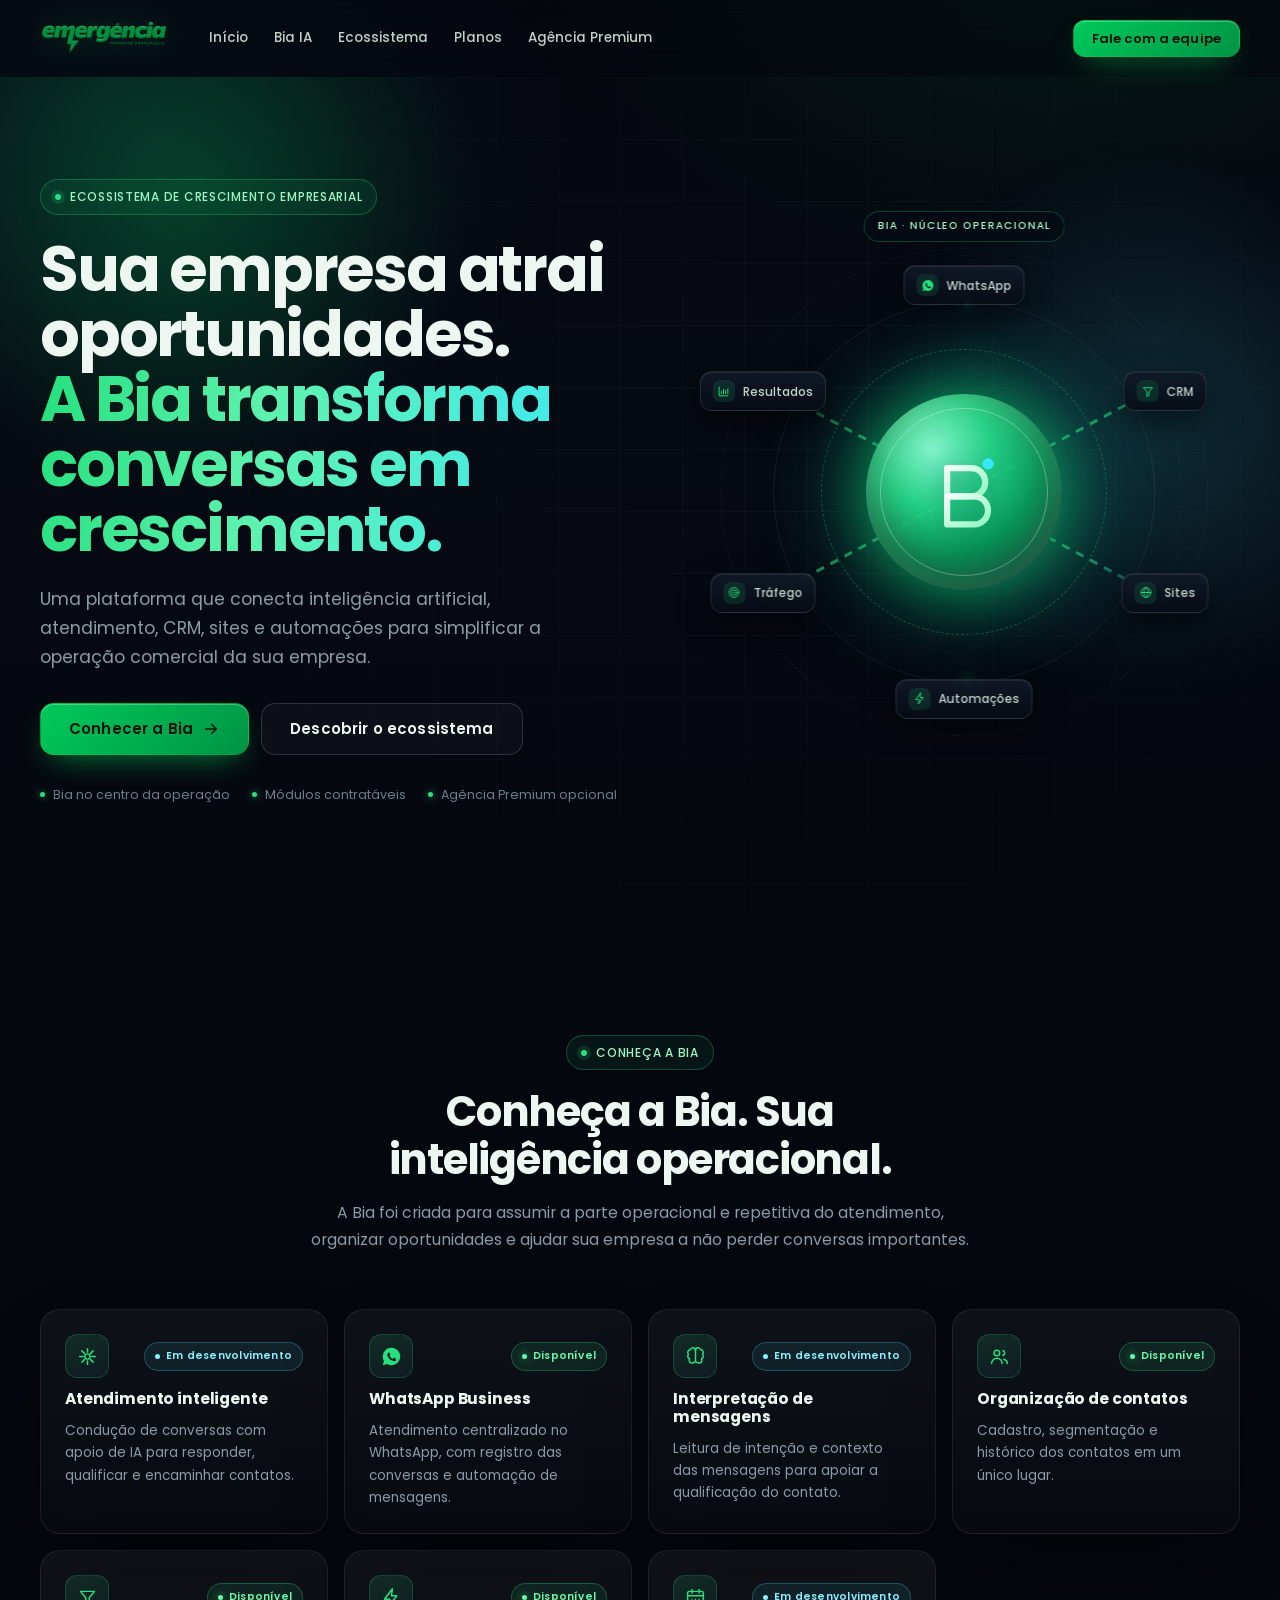
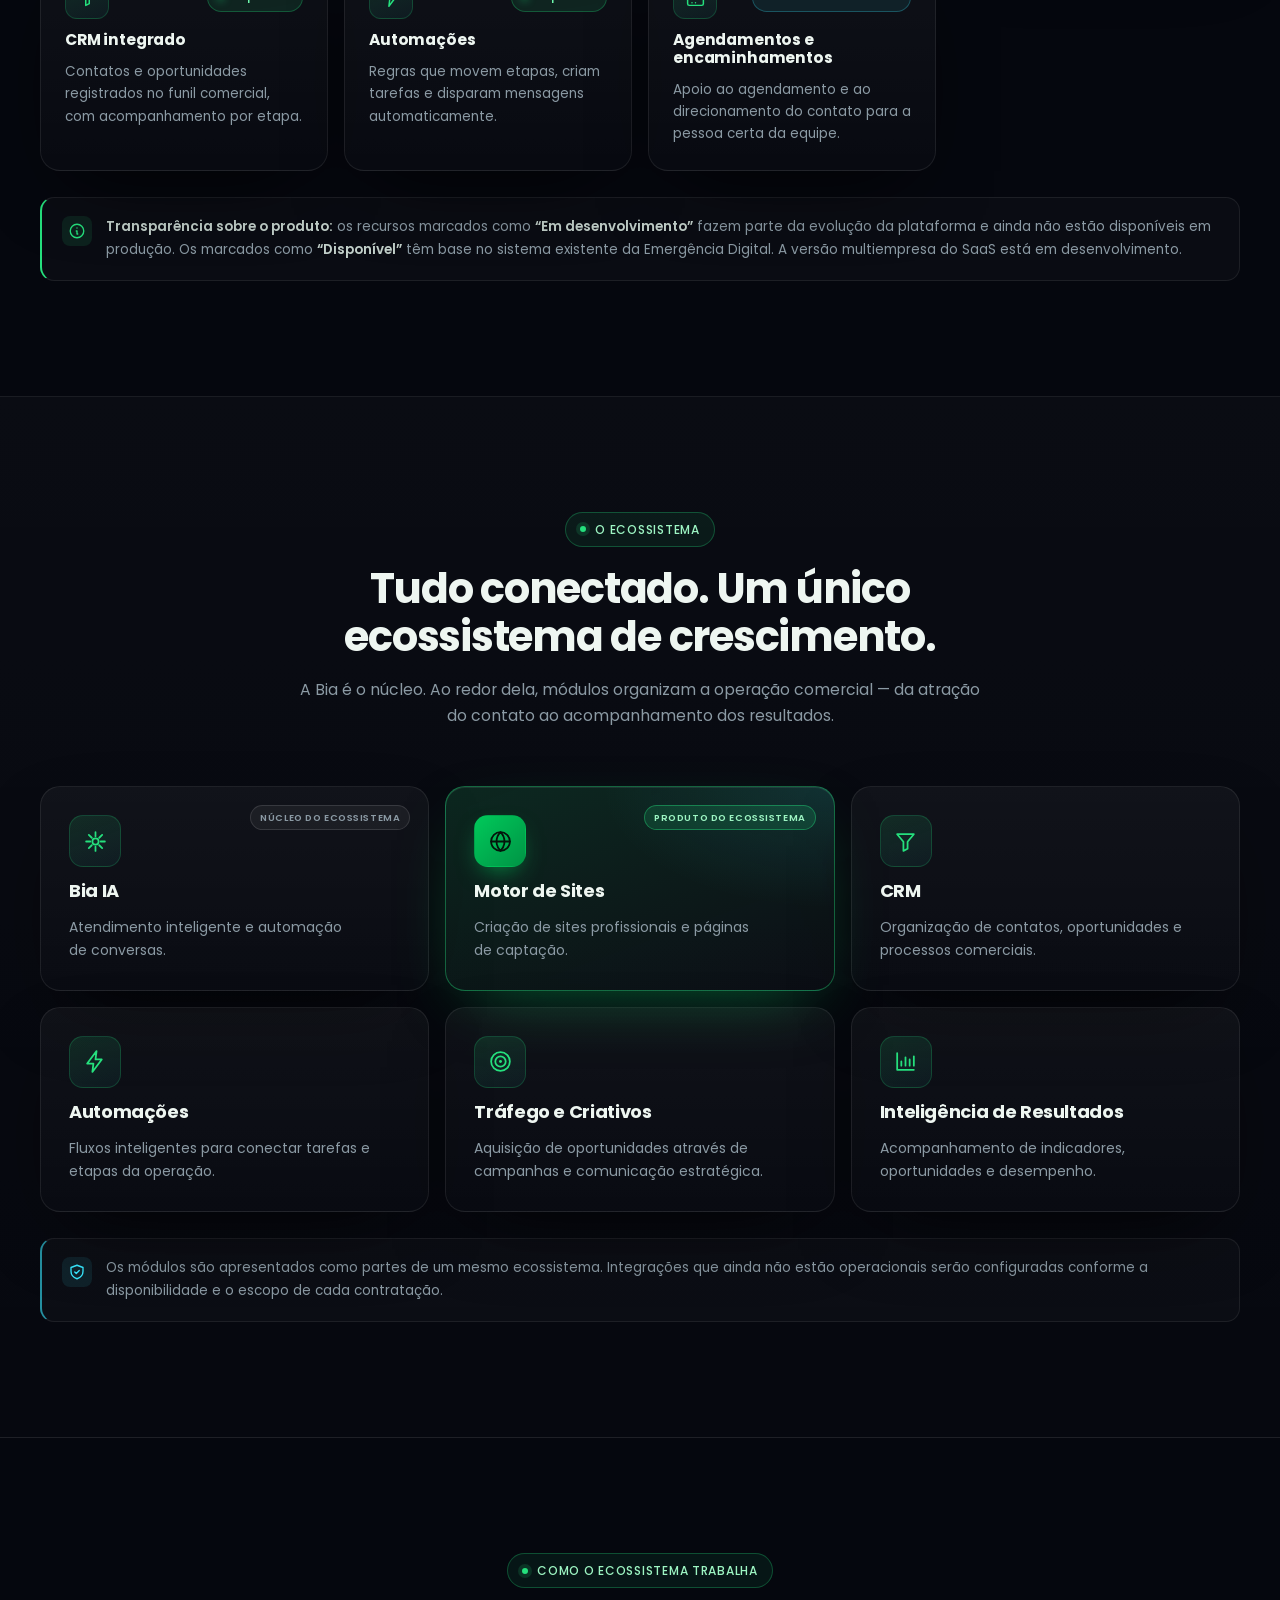
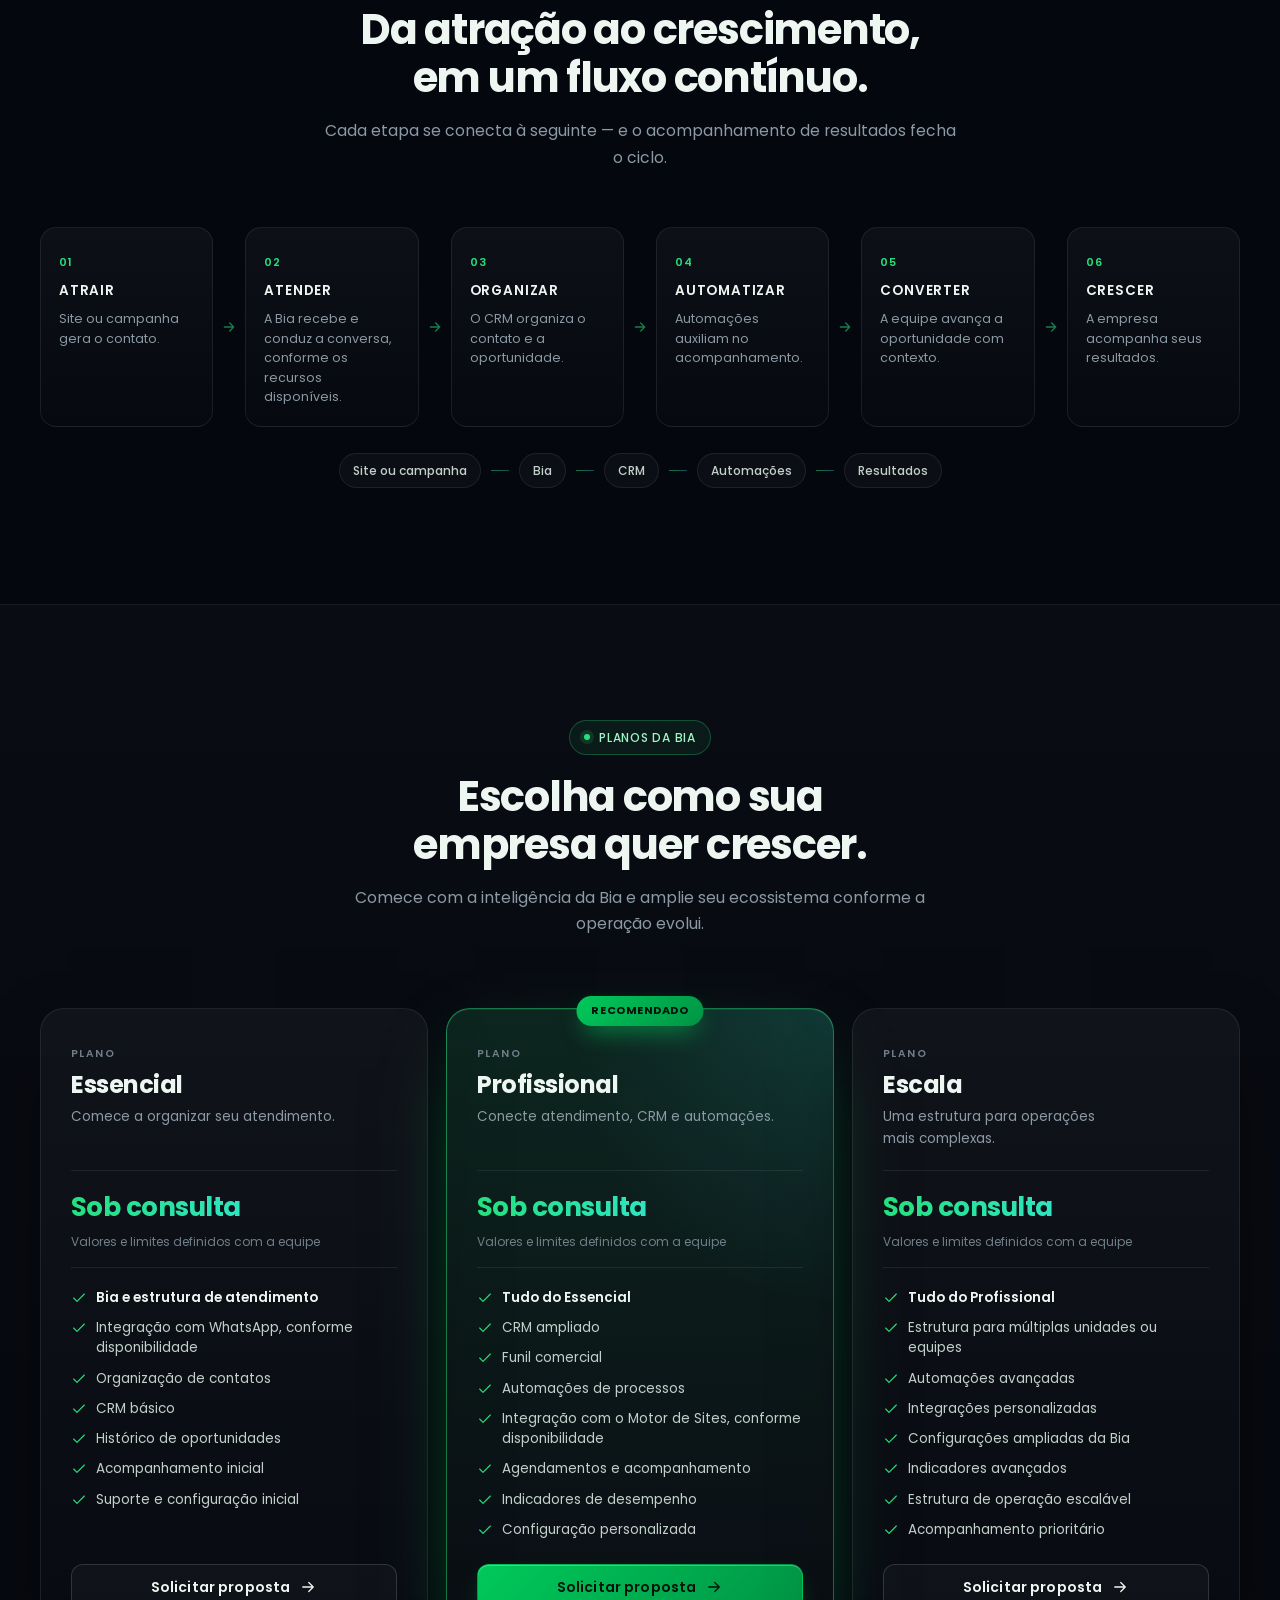
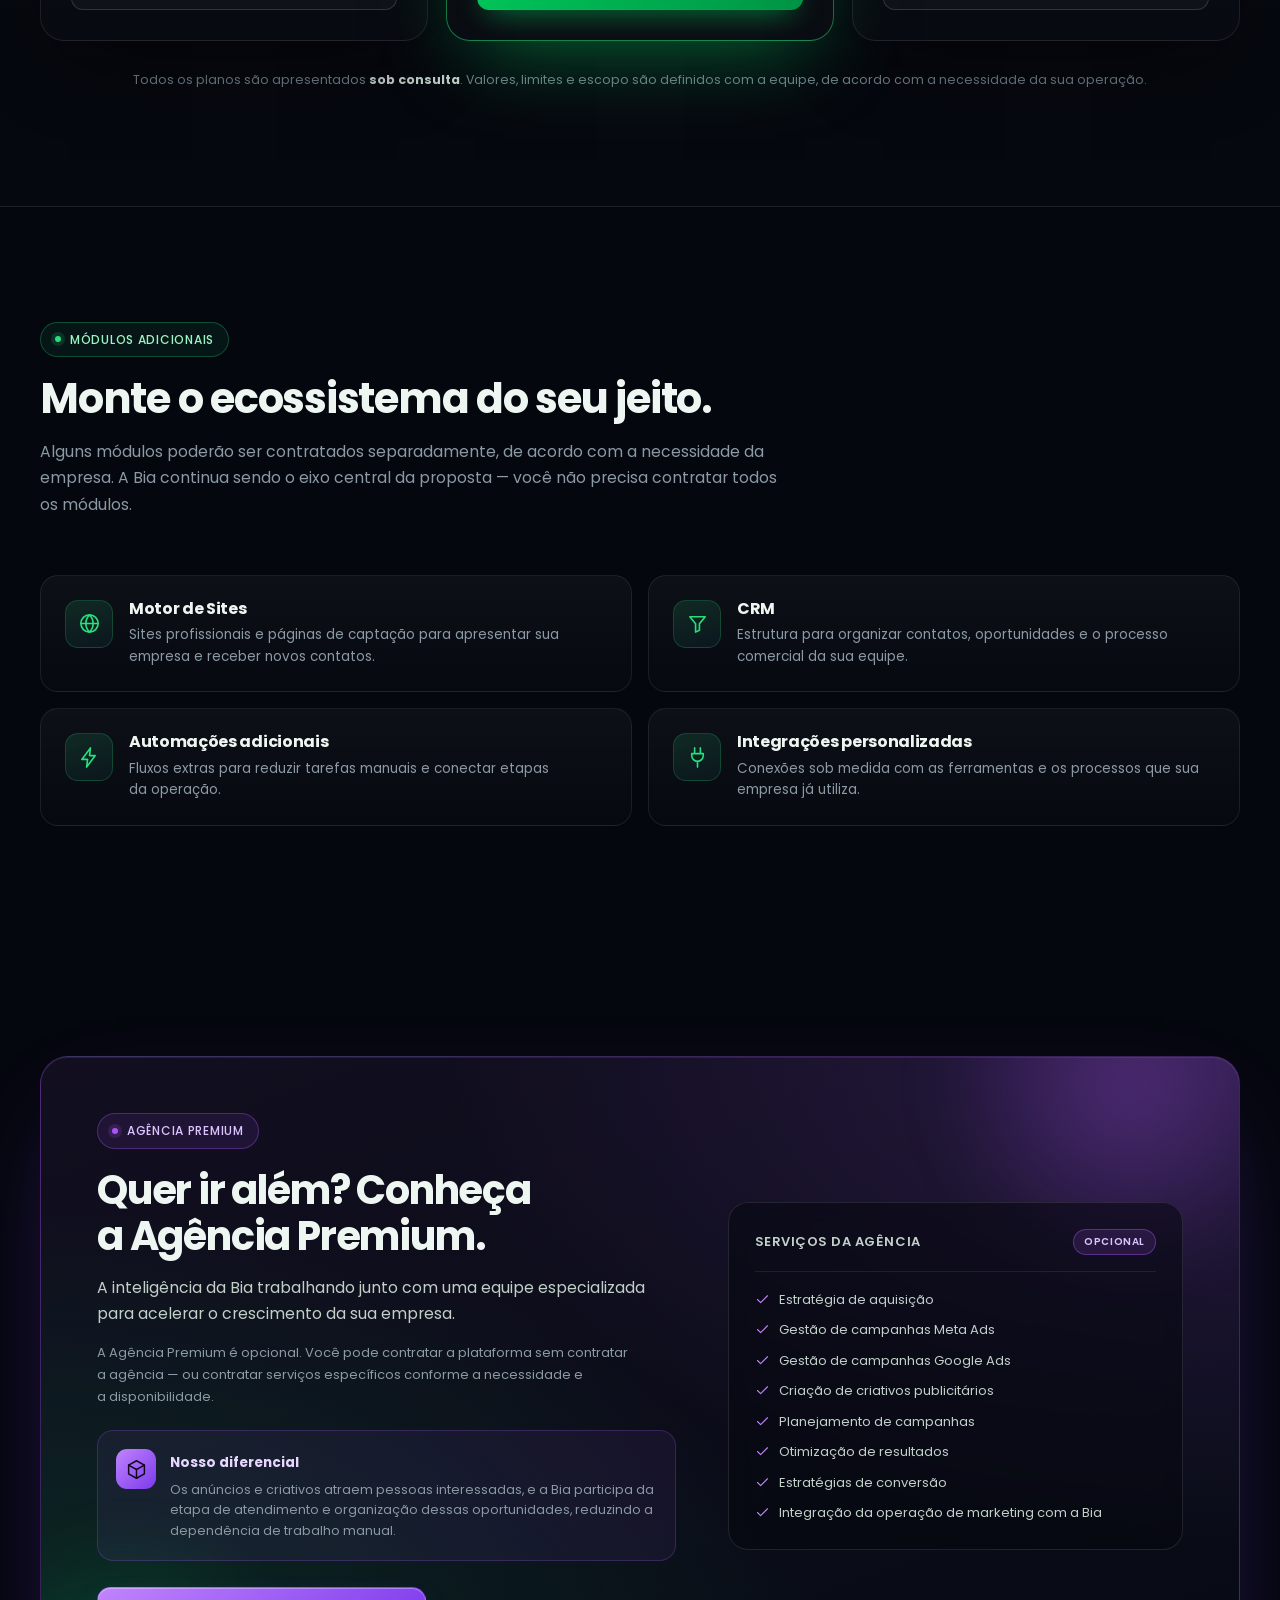
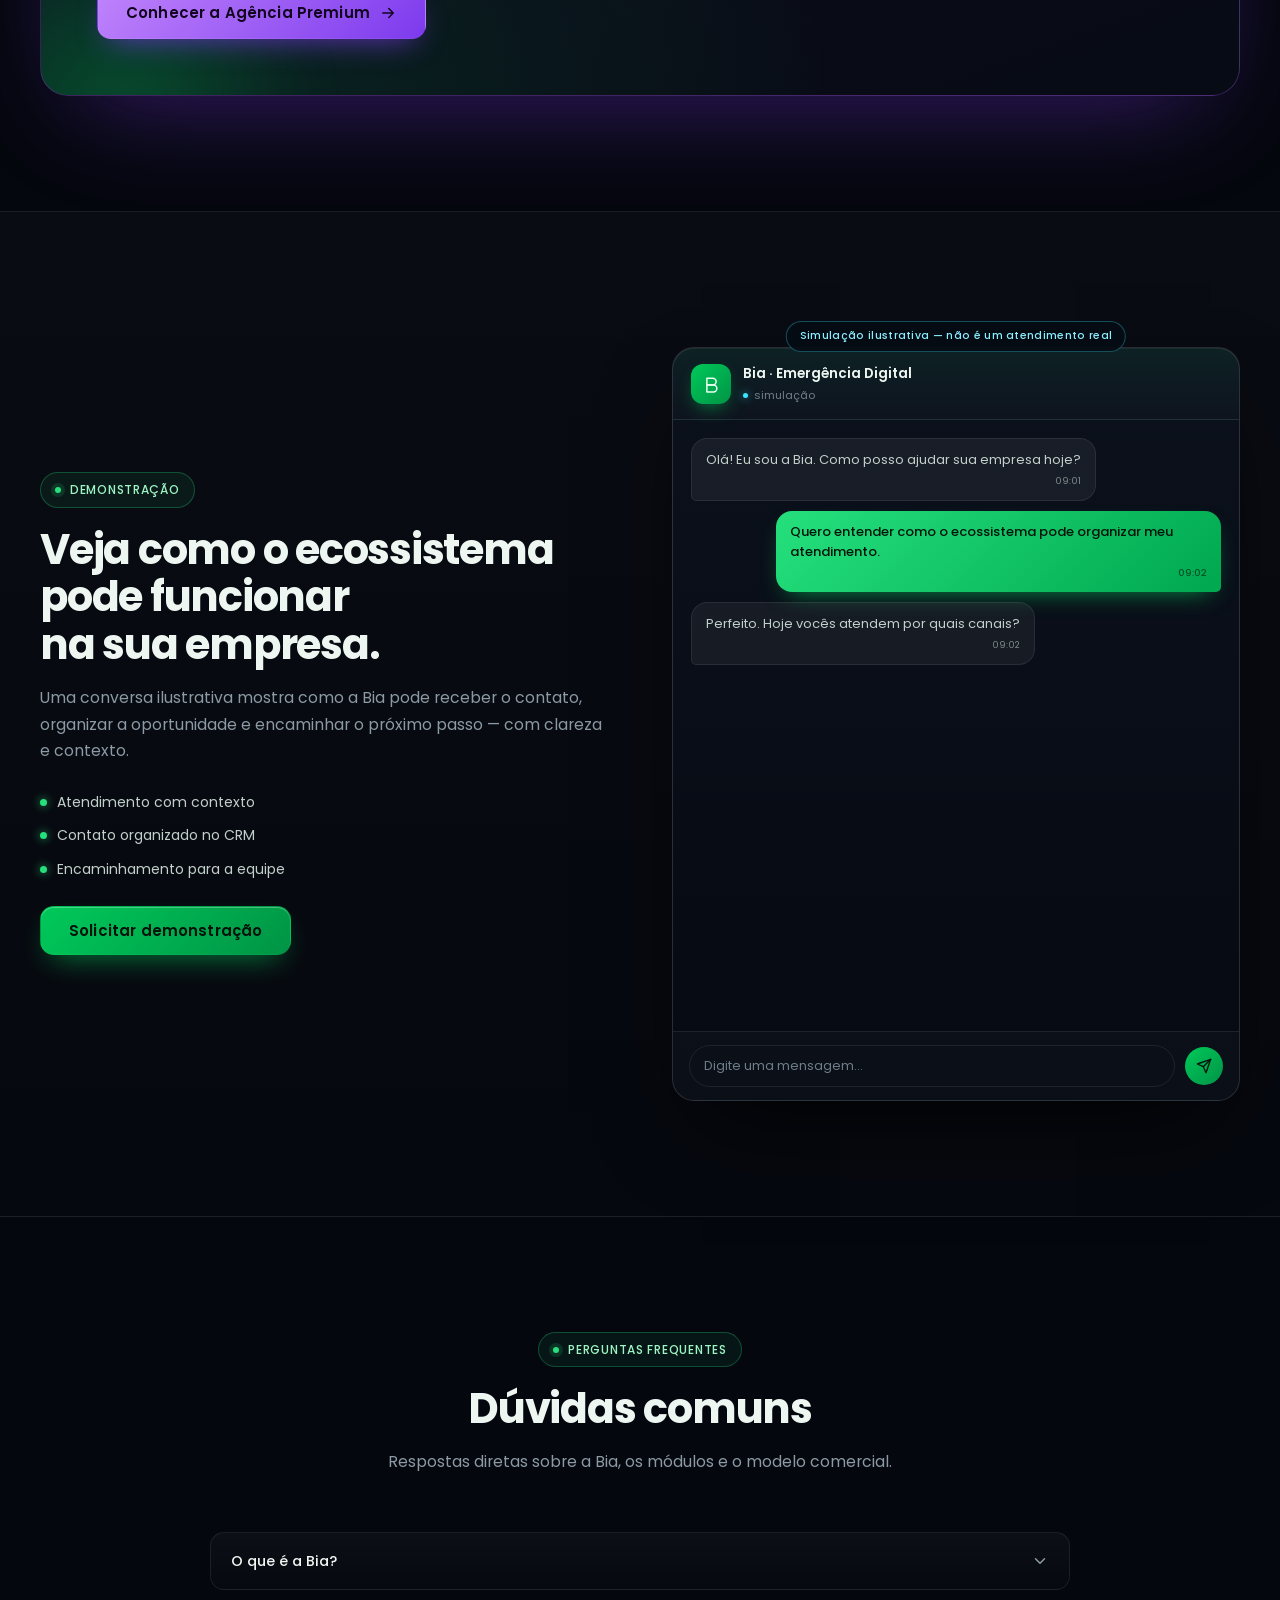
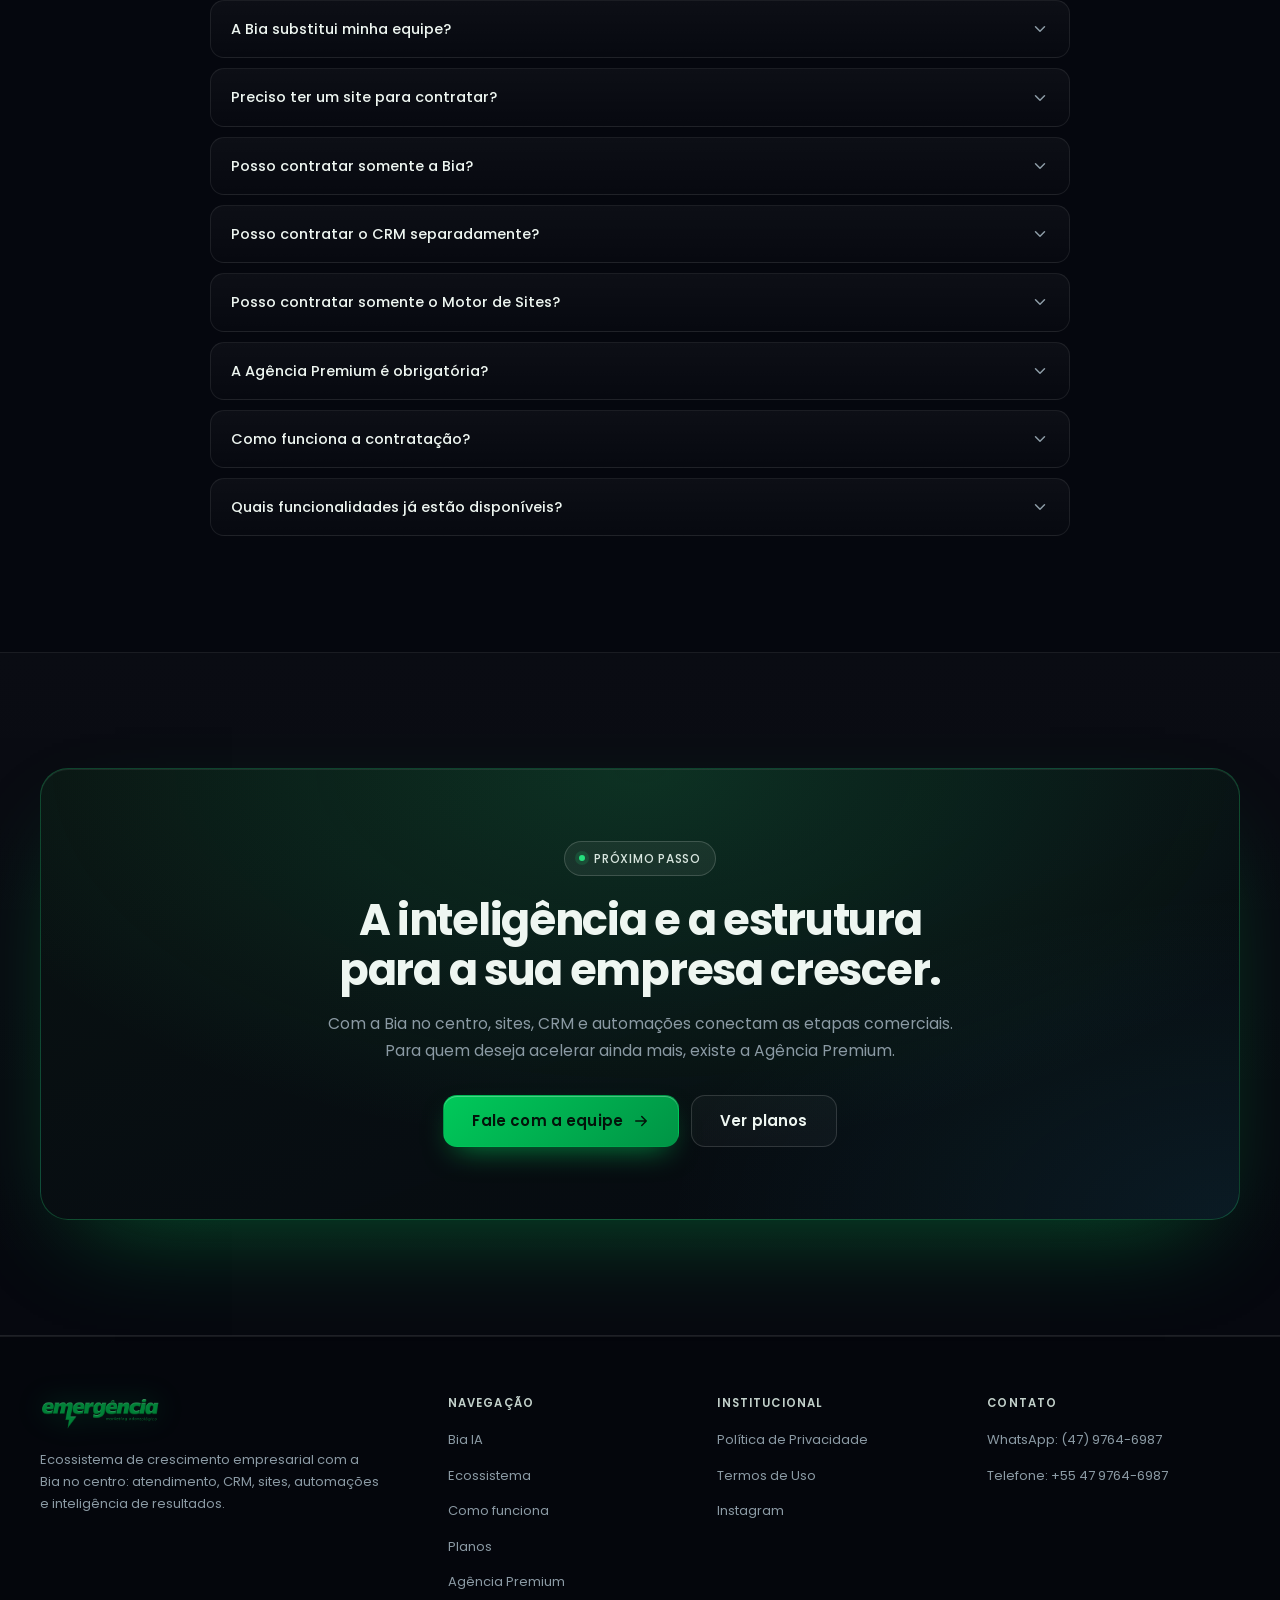
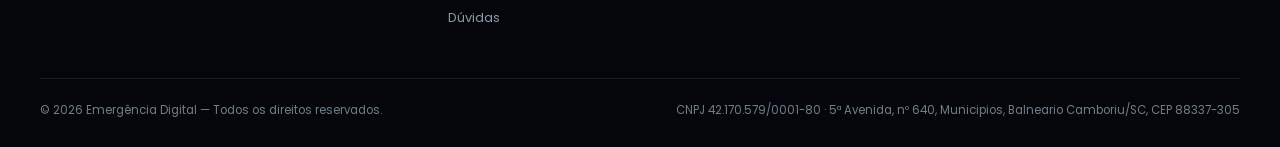
==== commit 2190f5bf: "feat: redesign premium da landing com Bia como nucleo do ecossistema - Novo tema escuro, identidade " ====
--- a/site/index.html
+++ b/site/index.html
@@ -3,52 +3,55 @@
 <head>
   <meta charset="utf-8">
   <meta name="viewport" content="width=device-width, initial-scale=1.0">
-  <title>Emergência Digital | Bia — Atendimento inteligente, automação e CRM</title>
-  <meta name="description" content="Uma plataforma inteligente que conecta atendimento, automação e CRM para transformar conversas em oportunidades de negócio. Conheça a Bia, a assistente da Emergência Digital.">
-  <meta name="theme-color" content="#009445">
+  <meta name="color-scheme" content="dark">
+  <script>document.documentElement.classList.add("js");</script>
+  <title>Emergência Digital | Ecossistema de Crescimento Empresarial com a Bia</title>
+  <meta name="description" content="A Bia conecta inteligência artificial, atendimento, CRM, sites e automações para simplificar a operação comercial da sua empresa. Conheça o ecossistema de crescimento da Emergência Digital.">
+  <meta name="theme-color" content="#05070e">
 
   <!-- Open Graph -->
   <meta property="og:type" content="website">
   <meta property="og:site_name" content="Emergência Digital">
   <meta property="og:locale" content="pt_BR">
-  <meta property="og:title" content="Emergência Digital | Bia — Atendimento inteligente, automação e CRM">
-  <meta property="og:description" content="Sua empresa atendendo, organizando e convertendo oportunidades com inteligência artificial.">
+  <meta property="og:title" content="Emergência Digital | Ecossistema de Crescimento Empresarial com a Bia">
+  <meta property="og:description" content="Sua empresa atrai oportunidades. A Bia transforma conversas em crescimento.">
   <meta property="og:image" content="assets/og-image.png">
   <meta property="og:image:width" content="1200">
   <meta property="og:image:height" content="630">
   <meta property="og:image:type" content="image/png">
-  <meta property="og:image:alt" content="Emergência Digital — Bia, assistente de atendimento inteligente">
+  <meta property="og:image:alt" content="Emergência Digital — Bia, inteligência operacional e ecossistema de crescimento">
 
   <meta name="twitter:card" content="summary_large_image">
-  <meta name="twitter:title" content="Emergência Digital | Bia — Atendimento inteligente, automação e CRM">
-  <meta name="twitter:description" content="Sua empresa atendendo, organizando e convertendo oportunidades com inteligência artificial.">
+  <meta name="twitter:title" content="Emergência Digital | Ecossistema de Crescimento Empresarial com a Bia">
+  <meta name="twitter:description" content="Sua empresa atrai oportunidades. A Bia transforma conversas em crescimento.">
   <meta name="twitter:image" content="assets/og-image.png">
 
   <link rel="icon" type="image/svg+xml" href="assets/favicon.svg">
+  <link rel="preconnect" href="https://fonts.googleapis.com">
+  <link rel="preconnect" href="https://fonts.gstatic.com" crossorigin>
+  <link href="https://fonts.googleapis.com/css2?family=Poppins:wght@300;400;500;600;700;800&display=swap" rel="stylesheet">
   <link rel="stylesheet" href="css/styles.css">
 </head>
 <body>
   <a class="skip-link" href="#conteudo">Pular para o conteúdo</a>
 
   <!-- ===================== HEADER ===================== -->
-  <header class="site-header">
+  <header class="site-header" data-header>
     <div class="container site-header__inner">
-      <a class="brand" href="#hero" aria-label="Emergência Digital — início">
-        <img src="assets/logo.png" alt="Emergência Digital" width="177" height="48">
+      <a class="brand" href="#inicio" aria-label="Emergência Digital — início">
+        <img class="brand__logo" src="assets/logo.png" alt="Emergência Digital" width="708" height="195">
       </a>
 
       <nav class="nav" aria-label="Principal">
-        <a href="#problema">O problema</a>
-        <a href="#bia">A Bia</a>
-        <a href="#funil">Funil</a>
-        <a href="#funcionalidades">Funcionalidades</a>
+        <a href="#inicio">Início</a>
+        <a href="#bia">Bia IA</a>
+        <a href="#ecossistema">Ecossistema</a>
         <a href="#planos">Planos</a>
-        <a href="#faq">Dúvidas</a>
+        <a href="#agencia">Agência Premium</a>
       </nav>
 
-      <a class="header-cta header-cta--desktop" data-contact="whatsapp" href="#" target="_blank" rel="noopener">
-        <svg width="16" height="16" viewBox="0 0 24 24" fill="currentColor" aria-hidden="true"><path d="M12 2a10 10 0 0 0-8.6 15.1L2 22l5-1.3A10 10 0 1 0 12 2Zm5.4 14.1c-.2.6-1.2 1.2-1.7 1.2-.4.1-1 .1-1.6-.1-.4-.1-.9-.3-1.5-.5-2.6-1.1-4.3-3.7-4.4-3.9-.1-.2-1.1-1.4-1.1-2.7s.7-1.9 1-2.2c.2-.3.5-.4.7-.4h.5c.2 0 .4 0 .6.4.2.4.7 1.6.7 1.7.1.1.1.3 0 .5-.4.8-.9.9-.7 1.3.9 1.5 2 2.4 3.4 3.1.2.1.4.1.5-.1.1-.2.6-.7.8-.9.2-.2.3-.2.5-.1.2.1 1.2.6 1.4.7.2.1.4.2.4.3.1.1.1.5-.1 1.1Z"/></svg>
-        WhatsApp
+      <a class="btn btn--primary btn--sm header-cta" data-contact="whatsapp" href="#" target="_blank" rel="noopener">
+        Fale com a equipe
       </a>
 
       <button class="menu-toggle" type="button" data-menu-toggle aria-expanded="false" aria-label="Abrir menu de navegação" aria-controls="mobile-nav">
@@ -57,309 +60,426 @@
     </div>
 
     <div class="mobile-nav" id="mobile-nav" data-mobile-nav>
-      <a href="#problema">O problema</a>
-      <a href="#bia">A Bia</a>
-      <a href="#funil">Funil</a>
-      <a href="#funcionalidades">Funcionalidades</a>
+      <a href="#inicio">Início</a>
+      <a href="#bia">Bia IA</a>
+      <a href="#ecossistema">Ecossistema</a>
+      <a href="#como-funciona">Como funciona</a>
       <a href="#planos">Planos</a>
+      <a href="#modulos">Módulos adicionais</a>
+      <a href="#agencia">Agência Premium</a>
       <a href="#faq">Dúvidas</a>
-      <a class="btn btn--primary" data-contact="whatsapp" href="#" target="_blank" rel="noopener">Falar no WhatsApp</a>
+      <a class="btn btn--primary" data-contact="whatsapp" href="#" target="_blank" rel="noopener">Fale com a equipe</a>
     </div>
   </header>
 
   <main id="conteudo">
-    <!-- ===================== HERO ===================== -->
-    <section class="hero" id="hero" aria-label="Apresentação">
+    <!-- ===================== 1. HERO ===================== -->
+    <section class="hero" id="inicio" aria-label="Apresentação">
       <div class="hero__bg" aria-hidden="true">
-        <img src="assets/hero-bg.png" alt="" fetchpriority="high">
-      </div>
-      <div class="hero__overlay" aria-hidden="true"></div>
-
-      <div class="container hero__grid">
+        <span class="hero__glow hero__glow--green"></span>
+        <span class="hero__glow hero__glow--cyan"></span>
+        <span class="hero__grid"></span>
+      </div>
+
+      <div class="container hero__grid-wrap">
         <div class="hero__copy">
-          <span class="eyebrow eyebrow--light"><span class="dot"></span> Plataforma inteligente de atendimento</span>
-          <h1>Sua empresa atendendo, organizando e convertendo oportunidades com <span class="accent">inteligência artificial</span>.</h1>
-          <p class="hero__lead">Uma plataforma inteligente que conecta atendimento, automação e CRM para transformar conversas em oportunidades de negócio.</p>
+          <span class="eyebrow"><span class="eyebrow__dot"></span> Ecossistema de crescimento empresarial</span>
+          <h1 class="hero__title">
+            Sua empresa atrai oportunidades.
+            <span class="grad-text">A Bia transforma conversas em crescimento.</span>
+          </h1>
+          <p class="hero__lead">
+            Uma plataforma que conecta inteligência artificial, atendimento, CRM, sites e automações
+            para simplificar a operação comercial da sua empresa.
+          </p>
           <div class="hero__actions">
             <a class="btn btn--primary btn--lg" href="#bia">
               Conhecer a Bia
               <svg class="icon" viewBox="0 0 24 24" fill="none" stroke="currentColor" stroke-width="2" stroke-linecap="round" stroke-linejoin="round" aria-hidden="true"><path d="M5 12h14M13 6l6 6-6 6"/></svg>
             </a>
-            <a class="btn btn--ghost btn--lg" href="#planos">Conhecer os planos</a>
-          </div>
-          <div class="hero__proof">
-            <div class="hero__proof-item"><strong>400+</strong><span>pacientes gerados</span></div>
-            <div class="hero__proof-item"><strong>200+</strong><span>oportunidades mapeadas</span></div>
-            <div class="hero__proof-item"><strong>15+</strong><span>parceiros ativos</span></div>
-          </div>
-        </div>
-
-        <div class="hero__visual" aria-hidden="true">
-          <div class="hero__ring"></div>
-          <div class="hero__visual-main">
-            <img src="assets/hero-character.png" alt="" loading="eager">
-          </div>
-          <img class="hero__badge hero__badge--1" src="assets/elemento-01.png" alt="" width="150" height="88">
-          <img class="hero__badge hero__badge--2" src="assets/elemento-02.png" alt="" width="120" height="69">
-        </div>
-      </div>
-    </section>
-
-    <!-- ===================== PROBLEMA ===================== -->
-    <section class="section section--tint" id="problema">
-      <div class="container">
-        <div class="section-head section-head--center">
-          <span class="eyebrow"><span class="dot"></span> O problema</span>
-          <h2 class="section-title section-title--center">Sua equipe está afogada em conversas sem direção</h2>
-          <p class="section-sub section-sub--center">Enquanto o atendimento depende de processos manuais, oportunidades valiosas se perdem todos os dias.</p>
-        </div>
-
-        <div class="problem-grid">
-          <article class="problem-card reveal">
-            <div class="problem-card__icon"><svg viewBox="0 0 24 24" fill="none" stroke="currentColor" stroke-width="1.7" stroke-linecap="round" stroke-linejoin="round"><circle cx="12" cy="12" r="9"/><path d="M12 7v5l3 3"/></svg></div>
-            <h3>Clientes esperando atendimento</h3>
-            <p>Fila de mensagens sem resposta e demora que afasta quem quer comprar agora.</p>
-          </article>
-
-          <article class="problem-card reveal" data-delay="1">
-            <div class="problem-card__icon"><svg viewBox="0 0 24 24" fill="none" stroke="currentColor" stroke-width="1.7" stroke-linecap="round" stroke-linejoin="round"><path d="M3 3v18h18"/><path d="M7 15l4-6 4 3 5-7"/></svg></div>
-            <h3>Oportunidades perdidas</h3>
-            <p>Contatos que chegam quentes esfriam sem um acompanhamento estruturado.</p>
-          </article>
-
-          <article class="problem-card reveal" data-delay="2">
-            <div class="problem-card__icon"><svg viewBox="0 0 24 24" fill="none" stroke="currentColor" stroke-width="1.7" stroke-linecap="round" stroke-linejoin="round"><path d="M21 11.5a8.4 8.4 0 0 1-8.5 8.5 8.6 8.6 0 0 1-3.8-.9L3 20l1-5.7A8.5 8.5 0 1 1 21 11.5Z"/></svg></div>
-            <h3>Mensagens sem resposta</h3>
-            <p>WhatsApp, redes e formulários espalhados — cada canal vira uma caixa isolada.</p>
-          </article>
-
-          <article class="problem-card reveal">
-            <div class="problem-card__icon"><svg viewBox="0 0 24 24" fill="none" stroke="currentColor" stroke-width="1.7" stroke-linecap="round" stroke-linejoin="round"><path d="M4 5h16M4 12h10M4 19h13"/></svg></div>
-            <h3>Informações desorganizadas</h3>
-            <p>Dados de clientes em planilhas, blocos de notas e na memória de cada atendente.</p>
-          </article>
-
-          <article class="problem-card reveal" data-delay="1">
-            <div class="problem-card__icon"><svg viewBox="0 0 24 24" fill="none" stroke="currentColor" stroke-width="1.7" stroke-linecap="round" stroke-linejoin="round"><circle cx="9" cy="8" r="3.5"/><path d="M3 20a6 6 0 0 1 12 0M16 4.5a3 3 0 0 1 0 6M21 20a5 5 0 0 0-4-4.9"/></svg></div>
-            <h3>Dificuldade de acompanhar contatos</h3>
-            <p>Sem histórico centralizado, ninguém sabe em que etapa cada conversa está.</p>
-          </article>
-
-          <article class="problem-card reveal" data-delay="2">
-            <div class="problem-card__icon"><svg viewBox="0 0 24 24" fill="none" stroke="currentColor" stroke-width="1.7" stroke-linecap="round" stroke-linejoin="round"><path d="M8 3h8M10 3v4l-3 8h10l-3-8V3"/><path d="M9 18h6M10 21h4"/></svg></div>
-            <h3>Processos 100% manuais</h3>
-            <p>Atendimento que só anda quando alguém lembra de responder, anotar e seguir.</p>
-          </article>
-        </div>
-      </div>
-    </section>
-
-    <!-- ===================== BIA ===================== -->
+            <a class="btn btn--outline btn--lg" href="#ecossistema">Descobrir o ecossistema</a>
+          </div>
+          <ul class="hero__meta" aria-label="Destaques da plataforma">
+            <li><span class="hero__meta-dot"></span> Bia no centro da operação</li>
+            <li><span class="hero__meta-dot"></span> Módulos contratáveis</li>
+            <li><span class="hero__meta-dot"></span> Agência Premium opcional</li>
+          </ul>
+        </div>
+
+        <div class="hero__visual reveal" data-core aria-hidden="true">
+          <div class="core">
+            <span class="core__label">Bia · núcleo operacional</span>
+            <div class="core__aura"></div>
+
+            <svg class="core__links" viewBox="0 0 100 100" preserveAspectRatio="xMidYMid meet">
+              <defs>
+                <linearGradient id="linkGrad" x1="0" y1="0" x2="1" y2="1">
+                  <stop offset="0" stop-color="#25e07d" stop-opacity="0.05"/>
+                  <stop offset="0.5" stop-color="#25e07d" stop-opacity="0.6"/>
+                  <stop offset="1" stop-color="#38e8ff" stop-opacity="0.18"/>
+                </linearGradient>
+              </defs>
+              <g class="core__links-g">
+                <line x1="50" y1="50" x2="50" y2="9"/>
+                <line x1="50" y1="50" x2="89" y2="29"/>
+                <line x1="50" y1="50" x2="89" y2="71"/>
+                <line x1="50" y1="50" x2="50" y2="91"/>
+                <line x1="50" y1="50" x2="11" y2="71"/>
+                <line x1="50" y1="50" x2="11" y2="29"/>
+              </g>
+            </svg>
+
+            <div class="core__rings">
+              <span class="core__ring core__ring--1"></span>
+              <span class="core__ring core__ring--2"></span>
+              <span class="core__ring core__ring--3"></span>
+            </div>
+
+            <div class="core__orb">
+              <span class="core__orb-glow"></span>
+              <svg class="core__mark" viewBox="0 0 64 64" fill="none">
+                <defs>
+                  <linearGradient id="markGrad" x1="0" y1="0" x2="1" y2="1">
+                    <stop offset="0" stop-color="#f2fff8"/>
+                    <stop offset="1" stop-color="#8ff7c0"/>
+                  </linearGradient>
+                </defs>
+                <path d="M20 15h17a10 10 0 0 1 0 20H20V15Z" stroke="url(#markGrad)" stroke-width="4.4" stroke-linejoin="round"/>
+                <path d="M20 35h19a10 10 0 0 1 0 20H20V35Z" stroke="url(#markGrad)" stroke-width="4.4" stroke-linejoin="round"/>
+                <circle cx="49" cy="12" r="4" fill="#38e8ff"/>
+              </svg>
+            </div>
+
+            <span class="core-chip core-chip--1">
+              <span class="core-chip__icon">
+                <svg viewBox="0 0 24 24" fill="currentColor" aria-hidden="true"><path d="M12 2a10 10 0 0 0-8.6 15.1L2 22l5-1.3A10 10 0 1 0 12 2Zm5.4 14.1c-.2.6-1.2 1.2-1.7 1.2-.4.1-1 .1-1.6-.1-.4-.1-.9-.3-1.5-.5-2.6-1.1-4.3-3.7-4.4-3.9-.1-.2-1.1-1.4-1.1-2.7s.7-1.9 1-2.2c.2-.3.5-.4.7-.4h.5c.2 0 .4 0 .6.4.2.4.7 1.6.7 1.7.1.1.1.3 0 .5-.4.8-.9.9-.7 1.3.9 1.5 2 2.4 3.4 3.1.2.1.4.1.5-.1.1-.2.6-.7.8-.9.2-.2.3-.2.5-.1.2.1 1.2.6 1.4.7.2.1.4.2.4.3.1.1.1.5-.1 1.1Z"/></svg>
+              </span>
+              <span>WhatsApp</span>
+            </span>
+
+            <span class="core-chip core-chip--2">
+              <span class="core-chip__icon">
+                <svg viewBox="0 0 24 24" fill="none" stroke="currentColor" stroke-width="1.7" stroke-linecap="round" stroke-linejoin="round" aria-hidden="true"><path d="M4 5h16l-6 7.2V19l-4 2v-8.8L4 5Z"/></svg>
+              </span>
+              <span>CRM</span>
+            </span>
+
+            <span class="core-chip core-chip--3">
+              <span class="core-chip__icon">
+                <svg viewBox="0 0 24 24" fill="none" stroke="currentColor" stroke-width="1.7" stroke-linecap="round" stroke-linejoin="round" aria-hidden="true"><circle cx="12" cy="12" r="9"/><path d="M3 12h18M12 3c2.5 2.5 3.8 5.6 3.8 9s-1.3 6.5-3.8 9c-2.5-2.5-3.8-5.6-3.8-9S9.5 5.5 12 3Z"/></svg>
+              </span>
+              <span>Sites</span>
+            </span>
+
+            <span class="core-chip core-chip--4">
+              <span class="core-chip__icon">
+                <svg viewBox="0 0 24 24" fill="none" stroke="currentColor" stroke-width="1.7" stroke-linecap="round" stroke-linejoin="round" aria-hidden="true"><path d="M13 2 4 14h6l-1 8 9-12h-6l1-8Z"/></svg>
+              </span>
+              <span>Automações</span>
+            </span>
+
+            <span class="core-chip core-chip--5">
+              <span class="core-chip__icon">
+                <svg viewBox="0 0 24 24" fill="none" stroke="currentColor" stroke-width="1.7" stroke-linecap="round" stroke-linejoin="round" aria-hidden="true"><circle cx="12" cy="12" r="9"/><circle cx="12" cy="12" r="5"/><circle cx="12" cy="12" r="1.4" fill="currentColor" stroke="none"/></svg>
+              </span>
+              <span>Tráfego</span>
+            </span>
+
+            <span class="core-chip core-chip--6">
+              <span class="core-chip__icon">
+                <svg viewBox="0 0 24 24" fill="none" stroke="currentColor" stroke-width="1.7" stroke-linecap="round" stroke-linejoin="round" aria-hidden="true"><path d="M4 4v16h16"/><path d="M8 16v-4M12 16V8M16 16v-6M20 16v-9"/></svg>
+              </span>
+              <span>Resultados</span>
+            </span>
+          </div>
+        </div>
+      </div>
+    </section>
+
+    <!-- ===================== 2. CONHEÇA A BIA ===================== -->
     <section class="section" id="bia">
       <div class="container">
-        <div class="section-head section-head--center">
-          <span class="eyebrow"><span class="dot"></span> Conheça a Bia</span>
-          <h2 class="section-title section-title--center">Sua assistente inteligente de atendimento</h2>
-          <p class="section-sub section-sub--center">A Bia centraliza conversas, organiza contatos e automatiza o que antes dependia de alguém lembrar de fazer.</p>
+        <div class="section-head section-head--center reveal">
+          <span class="eyebrow"><span class="eyebrow__dot"></span> Conheça a Bia</span>
+          <h2 class="section-title">Conheça a Bia. Sua inteligência operacional.</h2>
+          <p class="section-sub">
+            A Bia foi criada para assumir a parte operacional e repetitiva do atendimento, organizar
+            oportunidades e ajudar sua empresa a não perder conversas importantes.
+          </p>
         </div>
 
         <div class="bia-grid" id="bia-list"><!-- renderizado via config.js --></div>
 
-        <div class="bia-note reveal">
-          <svg viewBox="0 0 24 24" fill="none" stroke="currentColor" stroke-width="1.8" stroke-linecap="round" stroke-linejoin="round" aria-hidden="true"><circle cx="12" cy="12" r="9"/><path d="M12 8h.01M11 12h1v4h1"/></svg>
-          <p><strong>Transparência sobre o produto:</strong> os recursos marcados como “Em desenvolvimento” fazem parte da arquitetura planejada da plataforma (atendimento conversacional por IA, interpretação de mensagens e modalidades de texto, áudio e imagem) e ainda não estão disponíveis em produção. Os marcados como “Disponível” têm base no sistema existente da Emergência Digital.</p>
-        </div>
-      </div>
-    </section>
-
-    <!-- ===================== FUNIL ===================== -->
-    <section class="section section--tint" id="funil">
-      <div class="container">
-        <div class="section-head section-head--center">
-          <span class="eyebrow"><span class="dot"></span> O funil inteligente</span>
-          <h2 class="section-title section-title--center">Da primeira mensagem à conversão</h2>
-          <p class="section-sub section-sub--center">Cada conversa avança por etapas claras, com automação e acompanhamento em cada movimento.</p>
-        </div>
-
-        <div class="funnel__wrap">
-          <div class="funnel__art reveal">
-            <img src="assets/raio-x.svg" alt="Ilustração do funil de atendimento e conversão da Emergência Digital" loading="lazy">
-          </div>
-
-          <ol class="funnel-steps">
-            <li class="funnel-step reveal">
-              <span class="funnel-step__num">1</span>
-              <div class="funnel-step__body">
-                <h3>Lead recebido</h3>
-                <p>O contato chega pelo WhatsApp ou formulário e entra automaticamente no fluxo.</p>
+        <div class="info-note reveal">
+          <span class="info-note__icon">
+            <svg viewBox="0 0 24 24" fill="none" stroke="currentColor" stroke-width="1.8" stroke-linecap="round" stroke-linejoin="round" aria-hidden="true"><circle cx="12" cy="12" r="9"/><path d="M12 8h.01M11 12h1v4h1"/></svg>
+          </span>
+          <p>
+            <strong>Transparência sobre o produto:</strong> os recursos marcados como
+            <strong>“Em desenvolvimento”</strong> fazem parte da evolução da plataforma e ainda não estão
+            disponíveis em produção. Os marcados como <strong>“Disponível”</strong> têm base no sistema
+            existente da Emergência Digital. A versão multiempresa do SaaS está em desenvolvimento.
+          </p>
+        </div>
+      </div>
+    </section>
+
+    <!-- ===================== 3. ECOSSISTEMA ===================== -->
+    <section class="section section--tint" id="ecossistema">
+      <div class="container">
+        <div class="section-head section-head--center reveal">
+          <span class="eyebrow"><span class="eyebrow__dot"></span> O ecossistema</span>
+          <h2 class="section-title">Tudo conectado. Um único ecossistema de crescimento.</h2>
+          <p class="section-sub">
+            A Bia é o núcleo. Ao redor dela, módulos organizam a operação comercial — da atração do
+            contato ao acompanhamento dos resultados.
+          </p>
+        </div>
+
+        <div class="eco-grid" id="ecosystem-list"><!-- renderizado via config.js --></div>
+
+        <div class="info-note info-note--muted reveal">
+          <span class="info-note__icon">
+            <svg viewBox="0 0 24 24" fill="none" stroke="currentColor" stroke-width="1.8" stroke-linecap="round" stroke-linejoin="round" aria-hidden="true"><path d="M12 3 4 6v5c0 5 3.4 8.4 8 10 4.6-1.6 8-5 8-10V6l-8-3Z"/><path d="m9 12 2 2 4-4"/></svg>
+          </span>
+          <p>
+            Os módulos são apresentados como partes de um mesmo ecossistema. Integrações que ainda não
+            estão operacionais serão configuradas conforme a disponibilidade e o escopo de cada contratação.
+          </p>
+        </div>
+      </div>
+    </section>
+
+    <!-- ===================== 4. COMO O ECOSSISTEMA TRABALHA ===================== -->
+    <section class="section" id="como-funciona">
+      <div class="container">
+        <div class="section-head section-head--center reveal">
+          <span class="eyebrow"><span class="eyebrow__dot"></span> Como o ecossistema trabalha</span>
+          <h2 class="section-title">Da atração ao crescimento, em um fluxo contínuo.</h2>
+          <p class="section-sub">
+            Cada etapa se conecta à seguinte — e o acompanhamento de resultados fecha o ciclo.
+          </p>
+        </div>
+
+        <div class="flow" aria-label="Fluxo do ecossistema">
+          <div class="flow__step reveal">
+            <span class="flow__num">01</span>
+            <span class="flow__name">Atrair</span>
+            <p>Site ou campanha gera o contato.</p>
+          </div>
+          <span class="flow__arrow" aria-hidden="true">
+            <svg viewBox="0 0 24 24" fill="none" stroke="currentColor" stroke-width="2" stroke-linecap="round" stroke-linejoin="round"><path d="M5 12h14M13 6l6 6-6 6"/></svg>
+          </span>
+          <div class="flow__step reveal" data-delay="1">
+            <span class="flow__num">02</span>
+            <span class="flow__name">Atender</span>
+            <p>A Bia recebe e conduz a conversa, conforme os recursos disponíveis.</p>
+          </div>
+          <span class="flow__arrow" aria-hidden="true">
+            <svg viewBox="0 0 24 24" fill="none" stroke="currentColor" stroke-width="2" stroke-linecap="round" stroke-linejoin="round"><path d="M5 12h14M13 6l6 6-6 6"/></svg>
+          </span>
+          <div class="flow__step reveal" data-delay="2">
+            <span class="flow__num">03</span>
+            <span class="flow__name">Organizar</span>
+            <p>O CRM organiza o contato e a oportunidade.</p>
+          </div>
+          <span class="flow__arrow" aria-hidden="true">
+            <svg viewBox="0 0 24 24" fill="none" stroke="currentColor" stroke-width="2" stroke-linecap="round" stroke-linejoin="round"><path d="M5 12h14M13 6l6 6-6 6"/></svg>
+          </span>
+          <div class="flow__step reveal" data-delay="3">
+            <span class="flow__num">04</span>
+            <span class="flow__name">Automatizar</span>
+            <p>Automações auxiliam no acompanhamento.</p>
+          </div>
+          <span class="flow__arrow" aria-hidden="true">
+            <svg viewBox="0 0 24 24" fill="none" stroke="currentColor" stroke-width="2" stroke-linecap="round" stroke-linejoin="round"><path d="M5 12h14M13 6l6 6-6 6"/></svg>
+          </span>
+          <div class="flow__step reveal" data-delay="4">
+            <span class="flow__num">05</span>
+            <span class="flow__name">Converter</span>
+            <p>A equipe avança a oportunidade com contexto.</p>
+          </div>
+          <span class="flow__arrow" aria-hidden="true">
+            <svg viewBox="0 0 24 24" fill="none" stroke="currentColor" stroke-width="2" stroke-linecap="round" stroke-linejoin="round"><path d="M5 12h14M13 6l6 6-6 6"/></svg>
+          </span>
+          <div class="flow__step reveal" data-delay="5">
+            <span class="flow__num">06</span>
+            <span class="flow__name">Crescer</span>
+            <p>A empresa acompanha seus resultados.</p>
+          </div>
+        </div>
+
+        <div class="flow-chain reveal" aria-hidden="true">
+          <span>Site ou campanha</span>
+          <i></i>
+          <span>Bia</span>
+          <i></i>
+          <span>CRM</span>
+          <i></i>
+          <span>Automações</span>
+          <i></i>
+          <span>Resultados</span>
+        </div>
+      </div>
+    </section>
+
+    <!-- ===================== 5. PLANOS ===================== -->
+    <section class="section section--tint" id="planos">
+      <div class="container">
+        <div class="section-head section-head--center reveal">
+          <span class="eyebrow"><span class="eyebrow__dot"></span> Planos da Bia</span>
+          <h2 class="section-title">Escolha como sua empresa quer crescer.</h2>
+          <p class="section-sub">
+            Comece com a inteligência da Bia e amplie seu ecossistema conforme a operação evolui.
+          </p>
+        </div>
+
+        <div class="plans-grid" id="plans-list"><!-- renderizado via config.js --></div>
+
+        <p class="plans-note reveal">
+          Todos os planos são apresentados <strong>sob consulta</strong>. Valores, limites e escopo são
+          definidos com a equipe, de acordo com a necessidade da sua operação.
+        </p>
+      </div>
+    </section>
+
+    <!-- ===================== 6. MÓDULOS ADICIONAIS ===================== -->
+    <section class="section" id="modulos">
+      <div class="container">
+        <div class="section-head reveal">
+          <span class="eyebrow"><span class="eyebrow__dot"></span> Módulos adicionais</span>
+          <h2 class="section-title">Monte o ecossistema do seu jeito.</h2>
+          <p class="section-sub">
+            Alguns módulos poderão ser contratados separadamente, de acordo com a necessidade da empresa.
+            A Bia continua sendo o eixo central da proposta — você não precisa contratar todos os módulos.
+          </p>
+        </div>
+
+        <div class="modules-grid" id="modules-list"><!-- renderizado via config.js --></div>
+      </div>
+    </section>
+
+    <!-- ===================== 7. AGÊNCIA PREMIUM ===================== -->
+    <section class="section" id="agencia">
+      <div class="container">
+        <div class="agency-panel reveal">
+          <span class="agency-panel__glow agency-panel__glow--purple" aria-hidden="true"></span>
+          <span class="agency-panel__glow agency-panel__glow--green" aria-hidden="true"></span>
+
+          <div class="agency-panel__grid">
+            <div class="agency-panel__copy">
+              <span class="eyebrow eyebrow--purple"><span class="eyebrow__dot"></span> Agência Premium</span>
+              <h2 class="agency-panel__title">Quer ir além? Conheça a Agência Premium.</h2>
+              <p class="agency-panel__sub">
+                A inteligência da Bia trabalhando junto com uma equipe especializada para acelerar o
+                crescimento da sua empresa.
+              </p>
+              <p class="agency-panel__note">
+                A Agência Premium é opcional. Você pode contratar a plataforma sem contratar a agência —
+                ou contratar serviços específicos conforme a necessidade e a disponibilidade.
+              </p>
+
+              <div class="agency-panel__diff">
+                <span class="agency-panel__diff-icon">
+                  <svg viewBox="0 0 24 24" fill="none" stroke="currentColor" stroke-width="1.7" stroke-linecap="round" stroke-linejoin="round" aria-hidden="true"><path d="M12 2 3 7v10l9 5 9-5V7l-9-5Z"/><path d="M3 7l9 5 9-5M12 12v10"/></svg>
+                </span>
+                <div>
+                  <strong>Nosso diferencial</strong>
+                  <p>
+                    Os anúncios e criativos atraem pessoas interessadas, e a Bia participa da etapa de
+                    atendimento e organização dessas oportunidades, reduzindo a dependência de trabalho manual.
+                  </p>
+                </div>
               </div>
-            </li>
-            <li class="funnel-step reveal" data-delay="1">
-              <span class="funnel-step__num">2</span>
-              <div class="funnel-step__body">
-                <h3>Primeiro atendimento</h3>
-                <p>Resposta imediata, sem deixar a conversa esfriar.</p>
+
+              <a class="btn btn--purple btn--lg" data-contact="whatsapp" href="#" target="_blank" rel="noopener">
+                Conhecer a Agência Premium
+                <svg class="icon" viewBox="0 0 24 24" fill="none" stroke="currentColor" stroke-width="2" stroke-linecap="round" stroke-linejoin="round" aria-hidden="true"><path d="M5 12h14M13 6l6 6-6 6"/></svg>
+              </a>
+            </div>
+
+            <div class="agency-panel__services">
+              <div class="agency-panel__services-head">
+                <span>Serviços da agência</span>
+                <span class="agency-panel__tag">Opcional</span>
               </div>
-            </li>
-            <li class="funnel-step reveal" data-delay="2">
-              <span class="funnel-step__num">3</span>
-              <div class="funnel-step__body">
-                <h3>Qualificação</h3>
-                <p>Perguntas certas para entender a necessidade e o momento de compra.</p>
-              </div>
-            </li>
-            <li class="funnel-step reveal" data-delay="1">
-              <span class="funnel-step__num">4</span>
-              <div class="funnel-step__body">
-                <h3>Oportunidade identificada</h3>
-                <p>O contato é classificado e priorizado com base no potencial real.</p>
-              </div>
-            </li>
-            <li class="funnel-step reveal" data-delay="2">
-              <span class="funnel-step__num">5</span>
-              <div class="funnel-step__body">
-                <h3>Agendamento ou encaminhamento</h3>
-                <p>O próximo passo é agendado ou direcionado para a pessoa certa da equipe.</p>
-              </div>
-            </li>
-            <li class="funnel-step reveal" data-delay="3">
-              <span class="funnel-step__num">6</span>
-              <div class="funnel-step__body">
-                <h3>Conversão</h3>
-                <p>A oportunidade vira negócio, registrada e mensurável no CRM.</p>
-              </div>
-            </li>
-          </ol>
-        </div>
-      </div>
-    </section>
-
-    <!-- ===================== FUNCIONALIDADES ===================== -->
-    <section class="section" id="funcionalidades">
-      <div class="container">
-        <div class="section-head section-head--center">
-          <span class="eyebrow"><span class="dot"></span> Funcionalidades</span>
-          <h2 class="section-title section-title--center">Uma plataforma, vários módulos</h2>
-          <p class="section-sub section-sub--center">Ferramentas que trabalham juntas para atender, organizar e converter.</p>
-        </div>
-
-        <div class="features-grid">
-          <article class="feature-card reveal">
-            <div class="feature-card__icon"><svg viewBox="0 0 24 24" fill="none" stroke="currentColor" stroke-width="1.7" stroke-linecap="round" stroke-linejoin="round"><path d="M12 3a4 4 0 0 1 4 4v1h1a2 2 0 0 1 2 2v7a2 2 0 0 1-2 2H7a2 2 0 0 1-2-2v-7a2 2 0 0 1 2-2h1V7a4 4 0 0 1 4-4Z"/><circle cx="12" cy="14" r="1.4"/></svg></div>
-            <h3>Bia AI</h3>
-            <p>Assistente inteligente que entende a conversa e responde com contexto.</p>
-          </article>
-
-          <article class="feature-card reveal" data-delay="1">
-            <div class="feature-card__icon"><svg viewBox="0 0 24 24" fill="none" stroke="currentColor" stroke-width="1.7" stroke-linecap="round" stroke-linejoin="round"><path d="M21 11.5a8.4 8.4 0 0 1-8.5 8.5 8.6 8.6 0 0 1-3.8-.9L3 20l1-5.7A8.5 8.5 0 1 1 21 11.5Z"/><path d="M8 11.5h.01M12 11.5h.01M16 11.5h.01"/></svg></div>
-            <h3>WhatsApp Business</h3>
-            <p>Atendimento centralizado no canal onde seus clientes já estão.</p>
-          </article>
-
-          <article class="feature-card reveal" data-delay="2">
-            <div class="feature-card__icon"><svg viewBox="0 0 24 24" fill="none" stroke="currentColor" stroke-width="1.7" stroke-linecap="round" stroke-linejoin="round"><path d="M4 5h16v14H4z"/><path d="M4 9h16M9 9v10"/></svg></div>
-            <h3>CRM inteligente</h3>
-            <p>Funil de vendas com etapas, histórico e priorização de oportunidades.</p>
-          </article>
-
-          <article class="feature-card reveal" data-delay="3">
-            <div class="feature-card__icon"><svg viewBox="0 0 24 24" fill="none" stroke="currentColor" stroke-width="1.7" stroke-linecap="round" stroke-linejoin="round"><circle cx="9" cy="8" r="3.5"/><path d="M3 20a6 6 0 0 1 12 0M16 4.5a3 3 0 0 1 0 6M21 20a5 5 0 0 0-4-4.9"/></svg></div>
-            <h3>Gestão de contatos</h3>
-            <p>Cadastro único com segmentação, tags e histórico completo.</p>
-          </article>
-
-          <article class="feature-card reveal">
-            <div class="feature-card__icon"><svg viewBox="0 0 24 24" fill="none" stroke="currentColor" stroke-width="1.7" stroke-linecap="round" stroke-linejoin="round"><path d="M14 4h6v6"/><path d="M20 4 10 14"/><path d="M4 8v10a2 2 0 0 0 2 2h10"/></svg></div>
-            <h3>Automações</h3>
-            <p>Regras que disparam mensagens, movem etapas e criam tarefas sozinhas.</p>
-          </article>
-
-          <article class="feature-card reveal" data-delay="1">
-            <div class="feature-card__icon"><svg viewBox="0 0 24 24" fill="none" stroke="currentColor" stroke-width="1.7" stroke-linecap="round" stroke-linejoin="round"><path d="M3 3v18h18"/><path d="M7 15l4-6 4 3 5-7"/></svg></div>
-            <h3>Análise de conversas</h3>
-            <p>Métricas para entender o que converte e onde as oportunidades se perdem.</p>
-          </article>
-
-          <article class="feature-card reveal" data-delay="2">
-            <div class="feature-card__icon"><svg viewBox="0 0 24 24" fill="none" stroke="currentColor" stroke-width="1.7" stroke-linecap="round" stroke-linejoin="round"><path d="M12 3a5 5 0 0 1 5 5v2a5 5 0 0 1-10 0V8a5 5 0 0 1 5-5Z"/><path d="M5 11a7 7 0 0 0 14 0"/><path d="M12 18v3"/></svg></div>
-            <h3>Atendimento multimodal</h3>
-            <p>Arquitetura preparada para texto, áudio e imagem em um só fluxo.</p>
-          </article>
-
-          <article class="feature-card reveal" data-delay="3">
-            <div class="feature-card__icon"><svg viewBox="0 0 24 24" fill="none" stroke="currentColor" stroke-width="1.7" stroke-linecap="round" stroke-linejoin="round"><rect x="3" y="3" width="7" height="7" rx="1.5"/><rect x="14" y="3" width="7" height="7" rx="1.5"/><rect x="3" y="14" width="7" height="7" rx="1.5"/><path d="M17.5 14v7M14 17.5h7"/></svg></div>
-            <h3>Integrações empresariais</h3>
-            <p>Conexão com as ferramentas que sua operação já utiliza.</p>
-          </article>
-        </div>
-      </div>
-    </section>
-
-    <!-- ===================== PLANOS ===================== -->
-    <section class="section section--ink" id="planos">
-      <div class="container">
-        <div class="section-head section-head--center">
-          <span class="eyebrow eyebrow--light"><span class="dot"></span> Planos</span>
-          <h2 class="section-title section-title--center" style="color:#eafff2">Conheça nossos planos</h2>
-          <p class="section-sub section-sub--center" style="color:rgba(234,255,242,0.72)">Escolha o modelo que mais combina com o momento da sua empresa.</p>
-        </div>
-
-        <div class="plans-grid" id="plans-list"><!-- renderizado via config.js --></div>
-      </div>
-    </section>
-
-    <!-- ===================== DEMO ===================== -->
-    <section class="section" id="demo">
-      <div class="container">
-        <div class="demo__wrap">
-          <div class="reveal">
-            <span class="eyebrow"><span class="dot"></span> Demonstração</span>
-            <h2 class="section-title" style="margin-top:14px">Veja a Bia em ação</h2>
-            <p class="section-sub">Uma simulação de como a Bia conversa com um cliente, qualifica o contato e encaminha o atendimento — sem conectar a nenhum número ou sistema real.</p>
-            <div class="hero__actions">
-              <a class="btn btn--primary" data-contact="whatsapp" href="#" target="_blank" rel="noopener">Solicitar uma demonstração real</a>
+              <ul id="agency-services"><!-- renderizado via config.js --></ul>
             </div>
-            <div class="trust-note">
-              <img src="assets/cash-back.svg" alt="" width="54" height="54" loading="lazy">
-              <p><strong>Parceria por resultado.</strong> Modelos de contrato flexíveis — sem fidelidade forçada.</p>
-            </div>
-          </div>
-
-          <div class="reveal" data-delay="1" style="position:relative">
-            <span class="demo-badge">Simulação — não é um atendimento real</span>
+          </div>
+        </div>
+      </div>
+    </section>
+
+    <!-- ===================== 8. DEMONSTRAÇÃO ===================== -->
+    <section class="section section--tint" id="demo">
+      <div class="container">
+        <div class="demo-wrap">
+          <div class="demo-copy reveal">
+            <span class="eyebrow"><span class="eyebrow__dot"></span> Demonstração</span>
+            <h2 class="section-title">Veja como o ecossistema pode funcionar na sua empresa.</h2>
+            <p class="section-sub">
+              Uma conversa ilustrativa mostra como a Bia pode receber o contato, organizar a oportunidade
+              e encaminhar o próximo passo — com clareza e contexto.
+            </p>
+            <ul class="demo-points">
+              <li><span class="demo-points__dot"></span> Atendimento com contexto</li>
+              <li><span class="demo-points__dot"></span> Contato organizado no CRM</li>
+              <li><span class="demo-points__dot"></span> Encaminhamento para a equipe</li>
+            </ul>
+            <a class="btn btn--primary btn--lg" data-contact="whatsapp" href="#" target="_blank" rel="noopener">
+              Solicitar demonstração
+            </a>
+          </div>
+
+          <div class="demo-visual reveal" data-delay="1">
+            <span class="demo-badge">Simulação ilustrativa — não é um atendimento real</span>
             <div class="chat" data-demo-chat aria-label="Demonstração simulada de conversa com a Bia">
               <div class="chat__head">
-                <div class="chat__avatar">B</div>
-                <div class="chat__head-meta">
-                  <div class="name">Bia · Emergência Digital</div>
-                  <div class="status">online</div>
-                </div>
+                <span class="chat__avatar" aria-hidden="true">
+                  <svg viewBox="0 0 64 64" fill="none"><path d="M20 15h17a10 10 0 0 1 0 20H20V15Z" stroke="currentColor" stroke-width="4.4" stroke-linejoin="round"/><path d="M20 35h19a10 10 0 0 1 0 20H20V35Z" stroke="currentColor" stroke-width="4.4" stroke-linejoin="round"/></svg>
+                </span>
+                <span class="chat__head-meta">
+                  <span class="name">Bia · Emergência Digital</span>
+                  <span class="status-line"><span class="status-line__dot"></span> simulação</span>
+                </span>
               </div>
               <div class="chat__body">
                 <div class="msg msg--in" style="animation-delay:0.2s">
-                  Olá! 👋 Eu sou a Bia, assistente da Emergência Digital. Como posso ajudar você hoje?
+                  Olá! Eu sou a Bia. Como posso ajudar sua empresa hoje?
                   <span class="time">09:01</span>
                 </div>
-                <div class="msg msg--out" style="animation-delay:0.6s">
-                  Quero saber mais sobre o atendimento pelo WhatsApp.
+                <div class="msg msg--out" style="animation-delay:0.7s">
+                  Quero entender como o ecossistema pode organizar meu atendimento.
                   <span class="time">09:02</span>
                 </div>
-                <div class="msg msg--in" style="animation-delay:1.0s">
-                  Perfeito! Posso te mostrar como centralizamos todas as conversas e automatizamos as respostas. Sobre qual área você atua?
+                <div class="msg msg--in" style="animation-delay:1.2s">
+                  Perfeito. Hoje vocês atendem por quais canais?
                   <span class="time">09:02</span>
                 </div>
-                <div class="msg msg--out" style="animation-delay:1.4s">
-                  Tenho uma clínica em Santa Catarina.
+                <div class="msg msg--out" style="animation-delay:1.7s">
+                  Principalmente WhatsApp e Instagram.
                   <span class="time">09:03</span>
                 </div>
-                <div class="msg msg--in" style="animation-delay:1.8s">
-                  Ótimo! 🎯 Você se enquadra no perfil de clínicas que já atendemos. Vou organizar seu contato e encaminhar para um especialista agendar uma apresentação, pode ser?
+                <div class="msg msg--in" style="animation-delay:2.2s">
+                  Entendi. Posso registrar esse contato, organizar a oportunidade no CRM e encaminhar
+                  para um especialista apresentar a configuração ideal.
                   <span class="time">09:03</span>
+                </div>
+                <div class="msg msg--out" style="animation-delay:2.7s">
+                  Pode ser. Como sigo?
+                  <span class="time">09:04</span>
+                </div>
+                <div class="msg msg--in" style="animation-delay:3.2s">
+                  Vou direcionar seu contato para a equipe. Você pode solicitar uma demonstração e
+                  receber uma proposta sob medida.
+                  <span class="time">09:04</span>
                 </div>
               </div>
               <div class="chat__input" aria-hidden="true">
-                <div class="pill">Digite uma mensagem…</div>
-                <div class="send"><svg viewBox="0 0 24 24" fill="none" stroke="currentColor" stroke-width="2" stroke-linecap="round" stroke-linejoin="round"><path d="M22 2 11 13"/><path d="M22 2 15 22l-4-9-9-4Z"/></svg></div>
+                <span class="pill">Digite uma mensagem…</span>
+                <span class="send">
+                  <svg viewBox="0 0 24 24" fill="none" stroke="currentColor" stroke-width="2" stroke-linecap="round" stroke-linejoin="round"><path d="M22 2 11 13"/><path d="M22 2 15 22l-4-9-9-4Z"/></svg>
+                </span>
               </div>
             </div>
           </div>
@@ -367,87 +487,35 @@
       </div>
     </section>
 
-    <!-- ===================== FAQ ===================== -->
-    <section class="section section--tint" id="faq">
-      <div class="container">
-        <div class="section-head section-head--center">
-          <span class="eyebrow"><span class="dot"></span> Perguntas frequentes</span>
-          <h2 class="section-title section-title--center">Dúvidas comuns</h2>
-          <p class="section-sub section-sub--center">Respostas diretas sobre a plataforma, a Bia e o modelo comercial.</p>
-        </div>
-
-        <div class="faq">
-          <div class="faq-item">
-            <button class="faq-item__q" type="button" aria-expanded="false">O que é a Bia?
-              <svg viewBox="0 0 24 24" fill="none" stroke="currentColor" stroke-width="2" stroke-linecap="round" stroke-linejoin="round"><path d="m6 9 6 6 6-6"/></svg>
-            </button>
-            <div class="faq-item__a"><div class="faq-item__a-inner">A Bia é a assistente inteligente de atendimento da Emergência Digital. Ela centraliza conversas, organiza contatos e automatiza etapas do atendimento, funcionando como um braço de inteligência que potencializa o trabalho da sua equipe.</div></div>
-          </div>
-
-          <div class="faq-item">
-            <button class="faq-item__q" type="button" aria-expanded="false">A Bia substitui o atendimento humano?
-              <svg viewBox="0 0 24 24" fill="none" stroke="currentColor" stroke-width="2" stroke-linecap="round" stroke-linejoin="round"><path d="m6 9 6 6 6-6"/></svg>
-            </button>
-            <div class="faq-item__a"><div class="faq-item__a-inner">Não. A Bia foi desenhada para se integrar à sua estrutura atual, entregando processos e organização para que sua equipe gaste tempo apenas com o que realmente exige atenção humana.</div></div>
-          </div>
-
-          <div class="faq-item">
-            <button class="faq-item__q" type="button" aria-expanded="false">Preciso de WhatsApp Business para usar?
-              <svg viewBox="0 0 24 24" fill="none" stroke="currentColor" stroke-width="2" stroke-linecap="round" stroke-linejoin="round"><path d="m6 9 6 6 6-6"/></svg>
-            </button>
-            <div class="faq-item__a"><div class="faq-item__a-inner">O WhatsApp é o principal canal de atendimento da plataforma. O contato chega pelo WhatsApp e é registrado e acompanhado dentro do sistema, junto com a automação de mensagens.</div></div>
-          </div>
-
-          <div class="faq-item">
-            <button class="faq-item__q" type="button" aria-expanded="false">A Bia funciona com o meu CRM?
-              <svg viewBox="0 0 24 24" fill="none" stroke="currentColor" stroke-width="2" stroke-linecap="round" stroke-linejoin="round"><path d="m6 9 6 6 6-6"/></svg>
-            </button>
-            <div class="faq-item__a"><div class="faq-item__a-inner">A plataforma possui CRM próprio, com funil de etapas, histórico e priorização. Conversas e contatos ficam integrados ao funil, permitindo acompanhar cada oportunidade do primeiro contato à conversão.</div></div>
-          </div>
-
-          <div class="faq-item">
-            <button class="faq-item__q" type="button" aria-expanded="false">O atendimento por voz e imagem já está disponível?
-              <svg viewBox="0 0 24 24" fill="none" stroke="currentColor" stroke-width="2" stroke-linecap="round" stroke-linejoin="round"><path d="m6 9 6 6 6-6"/></svg>
-            </button>
-            <div class="faq-item__a"><div class="faq-item__a-inner">A arquitetura multimodal (texto, áudio e imagem) faz parte do plano da plataforma e ainda está em desenvolvimento. Hoje, o atendimento automatizado é baseado em mensagens de texto no WhatsApp. Não prometemos recursos que ainda não estão em produção.</div></div>
-          </div>
-
-          <div class="faq-item">
-            <button class="faq-item__q" type="button" aria-expanded="false">Como funciona a demonstração?
-              <svg viewBox="0 0 24 24" fill="none" stroke="currentColor" stroke-width="2" stroke-linecap="round" stroke-linejoin="round"><path d="m6 9 6 6 6-6"/></svg>
-            </button>
-            <div class="faq-item__a"><div class="faq-item__a-inner">Nesta página mostramos uma simulação visual da conversa. Para uma demonstração real, solicite uma apresentação pelo WhatsApp — um especialista analisa sua operação e mostra como a plataforma se encaixa no seu contexto, sem compromisso.</div></div>
-          </div>
-
-          <div class="faq-item">
-            <button class="faq-item__q" type="button" aria-expanded="false">Existe fidelidade ou contrato de longo prazo?
-              <svg viewBox="0 0 24 24" fill="none" stroke="currentColor" stroke-width="2" stroke-linecap="round" stroke-linejoin="round"><path d="m6 9 6 6 6-6"/></svg>
-            </button>
-            <div class="faq-item__a"><div class="faq-item__a-inner">Acreditamos em parceria por resultado. Os modelos de contrato são flexíveis, porque confiamos que a eficiência do sistema é o que mantém nossos clientes a longo prazo — e não uma cláusula contratual.</div></div>
-          </div>
-
-          <div class="faq-item">
-            <button class="faq-item__q" type="button" aria-expanded="false">Como contratar um plano?
-              <svg viewBox="0 0 24 24" fill="none" stroke="currentColor" stroke-width="2" stroke-linecap="round" stroke-linejoin="round"><path d="m6 9 6 6 6-6"/></svg>
-            </button>
-            <div class="faq-item__a"><div class="faq-item__a-inner">Os valores dos planos são informados sob consulta. Fale com a gente pelo WhatsApp e solicite uma apresentação — apresentamos o plano ideal para o tamanho e o momento da sua operação.</div></div>
-          </div>
-        </div>
-      </div>
-    </section>
-
-    <!-- ===================== CTA FINAL ===================== -->
-    <section class="section" id="contato">
+    <!-- ===================== 9. FAQ ===================== -->
+    <section class="section" id="faq">
+      <div class="container">
+        <div class="section-head section-head--center reveal">
+          <span class="eyebrow"><span class="eyebrow__dot"></span> Perguntas frequentes</span>
+          <h2 class="section-title">Dúvidas comuns</h2>
+          <p class="section-sub">Respostas diretas sobre a Bia, os módulos e o modelo comercial.</p>
+        </div>
+
+        <div class="faq" id="faq-list"><!-- renderizado via config.js --></div>
+      </div>
+    </section>
+
+    <!-- ===================== 10. CTA FINAL ===================== -->
+    <section class="section section--tint" id="contato">
       <div class="container">
         <div class="cta-final reveal">
-          <h2>Pronto para transformar conversas em negócios?</h2>
-          <p>Conheça a plataforma da Emergência Digital e descubra como a Bia pode atender, organizar e converter para a sua empresa.</p>
-          <div class="hero__actions">
-            <a class="btn btn--dark btn--lg" data-contact="whatsapp" href="#" target="_blank" rel="noopener">
-              <svg class="icon" viewBox="0 0 24 24" fill="currentColor" aria-hidden="true"><path d="M12 2a10 10 0 0 0-8.6 15.1L2 22l5-1.3A10 10 0 1 0 12 2Zm5.4 14.1c-.2.6-1.2 1.2-1.7 1.2-.4.1-1 .1-1.6-.1-.4-.1-.9-.3-1.5-.5-2.6-1.1-4.3-3.7-4.4-3.9-.1-.2-1.1-1.4-1.1-2.7s.7-1.9 1-2.2c.2-.3.5-.4.7-.4h.5c.2 0 .4 0 .6.4.2.4.7 1.6.7 1.7.1.1.1.3 0 .5-.4.8-.9.9-.7 1.3.9 1.5 2 2.4 3.4 3.1.2.1.4.1.5-.1.1-.2.6-.7.8-.9.2-.2.3-.2.5-.1.2.1 1.2.6 1.4.7.2.1.4.2.4.3.1.1.1.5-.1 1.1Z"/></svg>
-              Solicitar demonstração
+          <span class="eyebrow eyebrow--light"><span class="eyebrow__dot"></span> Próximo passo</span>
+          <h2>A inteligência e a estrutura para a sua empresa crescer.</h2>
+          <p>
+            Com a Bia no centro, sites, CRM e automações conectam as etapas comerciais. Para quem deseja
+            acelerar ainda mais, existe a Agência Premium.
+          </p>
+          <div class="cta-final__actions">
+            <a class="btn btn--primary btn--lg" data-contact="whatsapp" href="#" target="_blank" rel="noopener">
+              Fale com a equipe
+              <svg class="icon" viewBox="0 0 24 24" fill="none" stroke="currentColor" stroke-width="2" stroke-linecap="round" stroke-linejoin="round" aria-hidden="true"><path d="M5 12h14M13 6l6 6-6 6"/></svg>
             </a>
-            <a class="btn btn--ghost btn--lg" data-contact="phone" href="#">Ligar agora</a>
+            <a class="btn btn--outline btn--lg" href="#planos">Ver planos</a>
           </div>
         </div>
       </div>
@@ -459,17 +527,21 @@
     <div class="container">
       <div class="footer-grid">
         <div class="footer-brand">
-          <img src="assets/logo.png" alt="Emergência Digital">
-          <p>Plataforma inteligente de atendimento, automação e CRM. A Bia ajuda a sua empresa a organizar e converter oportunidades.</p>
+          <img class="footer-brand__logo" src="assets/logo.png" alt="Emergência Digital" width="708" height="195" loading="lazy" decoding="async">
+          <p>
+            Ecossistema de crescimento empresarial com a Bia no centro: atendimento, CRM, sites,
+            automações e inteligência de resultados.
+          </p>
         </div>
 
         <div class="footer-col">
           <h4>Navegação</h4>
           <ul>
-            <li><a href="#bia">A Bia</a></li>
-            <li><a href="#funil">Funil inteligente</a></li>
-            <li><a href="#funcionalidades">Funcionalidades</a></li>
+            <li><a href="#bia">Bia IA</a></li>
+            <li><a href="#ecossistema">Ecossistema</a></li>
+            <li><a href="#como-funciona">Como funciona</a></li>
             <li><a href="#planos">Planos</a></li>
+            <li><a href="#agencia">Agência Premium</a></li>
             <li><a href="#faq">Dúvidas</a></li>
           </ul>
         </div>
--- a/site/css/styles.css
+++ b/site/css/styles.css
@@ -1,191 +1,221 @@
 /* ============================================================
-   Emergência Digital — Bia Core
-   Identidade reconstruída a partir da captura do site original.
-   Paleta: verde #009445 (hsl 148 100% 29%) + Poppins.
+   EMERGÊNCIA DIGITAL — ECOSSISTEMA DE CRESCIMENTO
+   Tema escuro premium · Bia como núcleo · Poppins
    ============================================================ */
 
-/* ---------- Fontes ---------- */
-@import url("https://fonts.googleapis.com/css2?family=Poppins:wght@400;500;600;700&display=swap");
-
-/* ---------- Variáveis ---------- */
+/* ---------- Tokens ---------- */
 :root {
-  /* Verde da marca (origem: --primary: 148 100% 29%) */
-  --green-50: #eafaf1;
-  --green-100: #d2f4e0;
-  --green-200: #a5e8c2;
-  --green-300: #64d398;
-  --green-400: #2fbd72;
-  --green-500: #00a84f;
-  --green-600: #009445; /* primário */
-  --green-700: #007f38; /* primary-dark */
-  --green-800: #006b30;
-  --green-900: #005729; /* primary-darker */
-  --green-950: #023a1d;
-
-  /* Neutros */
-  --ink: #121a15;
-  --ink-soft: #3c4a41;
-  --muted: #6b7a70;
-  --line: #e5ece7;
-  --paper: #ffffff;
-  --paper-2: #f6faf7;
-  --paper-3: #eef6f1;
-
-  /* Acentos auxiliares (do SVG original) */
-  --mint: #48d786;
-  --mint-2: #00bd51;
-
-  /* Efeitos */
-  --radius-sm: 10px;
-  --radius: 16px;
-  --radius-lg: 24px;
-  --shadow-sm: 0 1px 2px rgba(10, 40, 22, 0.06), 0 4px 12px rgba(10, 40, 22, 0.05);
-  --shadow-md: 0 8px 24px rgba(10, 40, 22, 0.08), 0 2px 6px rgba(10, 40, 22, 0.05);
-  --shadow-lg: 0 24px 60px rgba(5, 60, 30, 0.16);
-  --shadow-green: 0 12px 30px rgba(0, 148, 69, 0.28);
-
-  --grad-green: linear-gradient(135deg, #00a84f 0%, #009445 55%, #007f38 100%);
-  --grad-green-soft: linear-gradient(180deg, #eafaf1 0%, #ffffff 100%);
-  --grad-ink: linear-gradient(180deg, #0a1f13 0%, #06240f 100%);
-
+  --bg: #05070e;
+  --bg-2: #070b16;
+  --bg-3: #0a1020;
+  --surface: rgba(255, 255, 255, 0.035);
+  --surface-2: rgba(255, 255, 255, 0.06);
+  --surface-3: rgba(255, 255, 255, 0.09);
+  --border: rgba(255, 255, 255, 0.08);
+  --border-strong: rgba(255, 255, 255, 0.14);
+  --green: #009445;
+  --green-2: #00b354;
+  --green-bright: #25e07d;
+  --cyan: #38e8ff;
+  --cyan-2: #22d3ee;
+  --purple: #a855f7;
+  --purple-2: #7c3aed;
+  --text: #eef6f1;
+  --text-2: #c2d0ca;
+  --muted: #8b9aa4;
+  --muted-2: #6f7f8a;
+  --radius: 20px;
+  --radius-lg: 28px;
+  --shadow: 0 30px 80px -30px rgba(0, 0, 0, 0.85);
+  --grad-green: linear-gradient(135deg, #00c95a 0%, #009445 100%);
+  --grad-cyan: linear-gradient(135deg, #38e8ff 0%, #009445 100%);
+  --grad-purple: linear-gradient(135deg, #c084fc 0%, #7c3aed 100%);
   --font: "Poppins", system-ui, -apple-system, "Segoe UI", Roboto, sans-serif;
-
-  --header-h: 72px;
-}
-
-/* ---------- Reset / base ---------- */
+  --container: 1200px;
+  --header-h: 76px;
+}
+
+/* ---------- Reset ---------- */
 *,
 *::before,
-*::after {
-  box-sizing: border-box;
-}
+*::after { box-sizing: border-box; }
+
+* { margin: 0; }
 
 html {
   scroll-behavior: smooth;
+  scroll-padding-top: calc(var(--header-h) + 16px);
   -webkit-text-size-adjust: 100%;
 }
 
 body {
-  margin: 0;
   font-family: var(--font);
   font-size: 16px;
   line-height: 1.6;
-  color: var(--ink);
-  background: var(--paper);
+  color: var(--text);
+  background: var(--bg);
   -webkit-font-smoothing: antialiased;
-  text-rendering: optimizeLegibility;
+  -moz-osx-font-smoothing: grayscale;
+  overflow-x: hidden;
+}
+
+body::before {
+  content: "";
+  position: fixed;
+  inset: 0;
+  z-index: -2;
+  background:
+    radial-gradient(900px 600px at 82% -10%, rgba(0, 201, 90, 0.10), transparent 60%),
+    radial-gradient(800px 520px at 8% 12%, rgba(56, 232, 255, 0.06), transparent 60%),
+    linear-gradient(180deg, #05070e 0%, #060a13 45%, #05070e 100%);
+  pointer-events: none;
 }
 
 img,
-svg {
-  max-width: 100%;
-  height: auto;
-  display: block;
-}
-
-a {
+svg { display: block; max-width: 100%; }
+
+img { height: auto; }
+
+a { color: inherit; text-decoration: none; }
+
+button {
+  font: inherit;
   color: inherit;
-  text-decoration: none;
-}
+  background: none;
+  border: 0;
+  cursor: pointer;
+}
+
+ul { list-style: none; padding: 0; }
 
 h1, h2, h3, h4 {
-  margin: 0;
+  font-weight: 700;
   line-height: 1.15;
-  font-weight: 700;
   letter-spacing: -0.02em;
 }
 
-p {
-  margin: 0;
-}
-
-ul {
-  margin: 0;
-  padding: 0;
-  list-style: none;
-}
-
+p { text-wrap: pretty; }
+
+::selection {
+  background: var(--green-bright);
+  color: #04140b;
+}
+
+:focus-visible {
+  outline: 2px solid var(--green-bright);
+  outline-offset: 3px;
+  border-radius: 4px;
+}
+
+/* Scrollbar */
+* {
+  scrollbar-width: thin;
+  scrollbar-color: rgba(37, 224, 125, 0.4) transparent;
+}
+::-webkit-scrollbar { width: 10px; height: 10px; }
+::-webkit-scrollbar-track { background: #05070e; }
+::-webkit-scrollbar-thumb {
+  background: rgba(37, 224, 125, 0.3);
+  border-radius: 99px;
+  border: 2px solid #05070e;
+}
+
+/* ---------- Layout ---------- */
 .container {
-  width: 100%;
-  max-width: 1160px;
-  margin: 0 auto;
-  padding: 0 20px;
+  width: min(var(--container), 100% - 48px);
+  margin-inline: auto;
 }
 
 .section {
-  padding: 84px 0;
+  position: relative;
+  padding: clamp(72px, 9vw, 120px) 0;
 }
 
 .section--tint {
-  background: var(--paper-2);
-}
-
-.section--ink {
-  background: var(--grad-ink);
-  color: #eafff2;
-}
-
-/* ---------- Utilitários ---------- */
+  background:
+    linear-gradient(180deg, rgba(255, 255, 255, 0.022), rgba(255, 255, 255, 0.006));
+  border-top: 1px solid var(--border);
+  border-bottom: 1px solid var(--border);
+}
+
+.skip-link {
+  position: fixed;
+  top: -100px;
+  left: 16px;
+  z-index: 999;
+  padding: 12px 18px;
+  border-radius: 10px;
+  background: var(--green);
+  color: #04140b;
+  font-weight: 600;
+  transition: top 0.2s ease;
+}
+.skip-link:focus { top: 16px; }
+
+/* ---------- Tipografia de seção ---------- */
 .eyebrow {
   display: inline-flex;
   align-items: center;
-  gap: 8px;
-  font-size: 0.78rem;
-  font-weight: 600;
-  letter-spacing: 0.08em;
+  gap: 9px;
+  padding: 7px 14px;
+  border: 1px solid rgba(37, 224, 125, 0.28);
+  border-radius: 999px;
+  background: rgba(37, 224, 125, 0.07);
+  color: #9df5c3;
+  font-size: 12px;
+  font-weight: 500;
+  letter-spacing: 0.06em;
   text-transform: uppercase;
-  color: var(--green-700);
-  background: var(--green-100);
-  border: 1px solid var(--green-200);
-  padding: 6px 14px;
-  border-radius: 999px;
+}
+
+.eyebrow__dot {
+  width: 6px;
+  height: 6px;
+  border-radius: 50%;
+  background: var(--green-bright);
+  box-shadow: 0 0 0 4px rgba(37, 224, 125, 0.14);
+}
+
+.eyebrow--purple {
+  border-color: rgba(168, 85, 247, 0.34);
+  background: rgba(168, 85, 247, 0.1);
+  color: #dcc4ff;
+}
+.eyebrow--purple .eyebrow__dot {
+  background: var(--purple);
+  box-shadow: 0 0 0 4px rgba(168, 85, 247, 0.16);
 }
 
 .eyebrow--light {
-  color: var(--green-200);
-  background: rgba(0, 148, 69, 0.16);
-  border-color: rgba(0, 148, 69, 0.35);
-}
-
-.eyebrow .dot {
-  width: 7px;
-  height: 7px;
-  border-radius: 50%;
-  background: var(--green-500);
-  box-shadow: 0 0 0 4px rgba(0, 168, 79, 0.18);
-}
+  border-color: rgba(255, 255, 255, 0.16);
+  background: rgba(255, 255, 255, 0.06);
+  color: #d8e6df;
+}
+
+.section-head { max-width: 760px; margin-bottom: clamp(36px, 5vw, 56px); }
+.section-head--center { margin-inline: auto; text-align: center; }
 
 .section-title {
-  font-size: clamp(1.75rem, 4vw, 2.6rem);
-  font-weight: 700;
-}
-
-.section-title--center {
-  text-align: center;
+  margin-top: 18px;
+  font-size: clamp(1.7rem, 3.4vw, 2.6rem);
+  letter-spacing: -0.03em;
+  text-wrap: balance;
 }
 
 .section-sub {
+  margin-top: 16px;
   color: var(--muted);
-  font-size: 1.06rem;
-  max-width: 640px;
-  margin-top: 14px;
-}
-
-.section-sub--center {
-  margin-left: auto;
-  margin-right: auto;
-  text-align: center;
-}
-
-.section-head {
-  margin-bottom: 48px;
-}
-
-.section-head--center {
-  text-align: center;
-  display: flex;
-  flex-direction: column;
-  align-items: center;
+  font-size: clamp(0.98rem, 1.2vw, 1.08rem);
+  line-height: 1.7;
+}
+
+.section-head--center .section-sub { margin-inline: auto; max-width: 680px; }
+
+.grad-text {
+  background: linear-gradient(100deg, #25e07d 0%, #5ef2b0 38%, #38e8ff 100%);
+  -webkit-background-clip: text;
+  background-clip: text;
+  color: transparent;
 }
 
 /* ---------- Botões ---------- */
@@ -193,76 +223,54 @@
   display: inline-flex;
   align-items: center;
   justify-content: center;
-  gap: 10px;
-  font-family: var(--font);
+  gap: 9px;
+  padding: 13px 22px;
+  border: 1px solid transparent;
+  border-radius: 12px;
+  font-size: 14px;
   font-weight: 600;
-  font-size: 0.98rem;
   line-height: 1;
-  padding: 15px 26px;
-  border-radius: 12px;
-  border: 1px solid transparent;
+  letter-spacing: 0.01em;
   cursor: pointer;
-  transition: transform 0.18s ease, box-shadow 0.18s ease, background 0.18s ease, border-color 0.18s ease, color 0.18s ease;
+  transition: transform 0.2s ease, box-shadow 0.25s ease, background 0.25s ease, border-color 0.25s ease, color 0.25s ease;
   white-space: nowrap;
 }
 
-.btn:active {
-  transform: translateY(1px);
-}
+.btn svg { width: 18px; height: 18px; flex: 0 0 auto; }
+
+.btn--lg { padding: 16px 28px; font-size: 15px; border-radius: 14px; }
+.btn--sm { padding: 11px 18px; font-size: 13px; }
+.btn--block { width: 100%; }
 
 .btn--primary {
   background: var(--grad-green);
-  color: #fff;
-  box-shadow: var(--shadow-green);
-}
-
+  color: #03130a;
+  box-shadow: 0 12px 30px -12px rgba(0, 201, 90, 0.7), inset 0 1px 0 rgba(255, 255, 255, 0.28);
+}
 .btn--primary:hover {
   transform: translateY(-2px);
-  box-shadow: 0 16px 38px rgba(0, 148, 69, 0.38);
-}
-
-.btn--ghost {
-  background: rgba(255, 255, 255, 0.06);
-  color: #fff;
-  border-color: rgba(255, 255, 255, 0.22);
-  backdrop-filter: blur(6px);
-}
-
-.btn--ghost:hover {
-  background: rgba(255, 255, 255, 0.14);
-  border-color: rgba(255, 255, 255, 0.4);
+  box-shadow: 0 18px 40px -14px rgba(0, 201, 90, 0.85), inset 0 1px 0 rgba(255, 255, 255, 0.32);
 }
 
 .btn--outline {
-  background: #fff;
-  color: var(--green-700);
-  border-color: var(--green-200);
-}
-
+  background: rgba(255, 255, 255, 0.03);
+  border-color: var(--border-strong);
+  color: var(--text);
+}
 .btn--outline:hover {
-  border-color: var(--green-500);
-  background: var(--green-50);
-}
-
-.btn--dark {
-  background: var(--ink);
-  color: #fff;
-}
-
-.btn--dark:hover {
-  background: #000;
+  background: rgba(255, 255, 255, 0.07);
+  border-color: rgba(37, 224, 125, 0.45);
   transform: translateY(-2px);
-  box-shadow: var(--shadow-md);
-}
-
-.btn--lg {
-  padding: 17px 30px;
-  font-size: 1.04rem;
-}
-
-.btn .icon {
-  width: 18px;
-  height: 18px;
+}
+
+.btn--purple {
+  background: var(--grad-purple);
+  color: #12061f;
+  box-shadow: 0 12px 30px -12px rgba(124, 58, 237, 0.8), inset 0 1px 0 rgba(255, 255, 255, 0.3);
+}
+.btn--purple:hover {
+  transform: translateY(-2px);
+  box-shadow: 0 18px 42px -14px rgba(124, 58, 237, 0.9), inset 0 1px 0 rgba(255, 255, 255, 0.34);
 }
 
 /* ---------- Header ---------- */
@@ -270,1105 +278,1427 @@
   position: sticky;
   top: 0;
   z-index: 100;
-  background: rgba(255, 255, 255, 0.86);
-  backdrop-filter: saturate(180%) blur(12px);
-  border-bottom: 1px solid var(--line);
+  background: rgba(5, 7, 14, 0.5);
+  border-bottom: 1px solid transparent;
+  backdrop-filter: blur(16px);
+  -webkit-backdrop-filter: blur(16px);
+  transition: background 0.3s ease, border-color 0.3s ease;
+}
+
+.site-header.is-scrolled {
+  background: rgba(5, 7, 14, 0.88);
+  border-bottom-color: var(--border);
 }
 
 .site-header__inner {
   display: flex;
   align-items: center;
-  justify-content: space-between;
+  gap: 30px;
   height: var(--header-h);
-  gap: 16px;
-}
-
-.brand {
-  display: inline-flex;
-  align-items: center;
-  flex-shrink: 0;
-}
-
-.brand img {
-  height: 40px;
+}
+
+.brand { display: inline-flex; align-items: center; flex: 0 0 auto; }
+
+.brand__logo {
+  height: 36px;
   width: auto;
+  filter: brightness(1.12) drop-shadow(0 0 16px rgba(0, 201, 90, 0.28));
 }
 
 .nav {
   display: flex;
   align-items: center;
-  gap: 4px;
+  gap: 26px;
+  margin-left: 8px;
 }
 
 .nav a {
-  font-size: 0.94rem;
+  position: relative;
+  color: var(--text-2);
+  font-size: 13.5px;
   font-weight: 500;
-  color: var(--ink-soft);
-  padding: 9px 14px;
-  border-radius: 10px;
-  transition: color 0.15s ease, background 0.15s ease;
-}
-
-.nav a:hover {
-  color: var(--green-700);
-  background: var(--green-50);
-}
-
-.header-cta {
-  display: inline-flex;
-  align-items: center;
-  gap: 8px;
-  font-weight: 600;
-  font-size: 0.92rem;
-  color: #fff;
+  padding: 6px 0;
+  transition: color 0.2s ease;
+}
+
+.nav a::after {
+  content: "";
+  position: absolute;
+  left: 0;
+  bottom: 0;
+  width: 0;
+  height: 2px;
+  border-radius: 2px;
   background: var(--grad-green);
-  padding: 11px 18px;
-  border-radius: 11px;
-  box-shadow: var(--shadow-green);
-  transition: transform 0.18s ease, box-shadow 0.18s ease;
-}
-
-.header-cta:hover {
-  transform: translateY(-2px);
-  box-shadow: 0 14px 30px rgba(0, 148, 69, 0.36);
-}
+  transition: width 0.25s ease;
+}
+
+.nav a:hover { color: var(--text); }
+.nav a:hover::after { width: 100%; }
+
+.header-cta { margin-left: auto; }
 
 .menu-toggle {
   display: none;
-  align-items: center;
-  justify-content: center;
+  margin-left: auto;
   width: 44px;
   height: 44px;
-  border: 1px solid var(--line);
+  border: 1px solid var(--border-strong);
   border-radius: 11px;
-  background: #fff;
-  cursor: pointer;
-}
-
-.menu-toggle svg {
-  width: 22px;
-  height: 22px;
-}
-
-/* Mobile nav */
+  background: rgba(255, 255, 255, 0.04);
+  color: var(--text);
+  align-items: center;
+  justify-content: center;
+}
+.menu-toggle svg { width: 22px; height: 22px; }
+
 .mobile-nav {
   display: none;
   flex-direction: column;
-  gap: 6px;
-  padding: 12px 20px 20px;
-  border-top: 1px solid var(--line);
-  background: #fff;
+  gap: 4px;
+  padding: 14px 24px 24px;
+  background: rgba(5, 7, 14, 0.98);
+  border-bottom: 1px solid var(--border);
+  backdrop-filter: blur(18px);
 }
 
 .mobile-nav a {
-  padding: 12px 14px;
-  border-radius: 10px;
-  font-weight: 500;
-  color: var(--ink-soft);
-}
-
-.mobile-nav a:hover {
-  background: var(--green-50);
-  color: var(--green-700);
-}
-
-.mobile-nav .btn {
-  margin-top: 10px;
-  width: 100%;
-}
-
-.mobile-nav.open {
-  display: flex;
-}
+  padding: 12px 4px;
+  color: var(--text-2);
+  font-size: 15px;
+  border-bottom: 1px solid rgba(255, 255, 255, 0.05);
+}
+.mobile-nav a:last-child { border-bottom: 0; }
+.mobile-nav .btn { margin-top: 12px; color: #03130a; border-bottom: 0; }
+
+.mobile-nav.open { display: flex; }
 
 /* ---------- Hero ---------- */
 .hero {
   position: relative;
   overflow: hidden;
-  color: #fff;
-  background: var(--grad-ink);
-  isolation: isolate;
-}
-
-.hero__bg {
+  padding: clamp(56px, 8vw, 104px) 0 clamp(64px, 9vw, 120px);
+}
+
+.hero__bg { position: absolute; inset: 0; z-index: -1; pointer-events: none; }
+
+.hero__glow {
+  position: absolute;
+  border-radius: 50%;
+  filter: blur(20px);
+}
+.hero__glow--green {
+  width: 680px;
+  height: 680px;
+  top: -220px;
+  left: -160px;
+  background: radial-gradient(circle, rgba(0, 201, 90, 0.26), transparent 62%);
+}
+.hero__glow--cyan {
+  width: 620px;
+  height: 620px;
+  right: -180px;
+  top: 40px;
+  background: radial-gradient(circle, rgba(56, 232, 255, 0.16), transparent 62%);
+}
+
+.hero__grid {
   position: absolute;
   inset: 0;
-  z-index: -2;
-}
-
-.hero__bg img {
+  background-image:
+    linear-gradient(rgba(255, 255, 255, 0.035) 1px, transparent 1px),
+    linear-gradient(90deg, rgba(255, 255, 255, 0.035) 1px, transparent 1px);
+  background-size: 62px 62px;
+  -webkit-mask-image: radial-gradient(circle at 62% 42%, #000 0%, transparent 72%);
+  mask-image: radial-gradient(circle at 62% 42%, #000 0%, transparent 72%);
+}
+
+.hero__grid-wrap {
+  display: grid;
+  grid-template-columns: 1.04fr 0.96fr;
+  gap: clamp(28px, 4vw, 64px);
+  align-items: center;
+}
+
+.hero__copy { position: relative; z-index: 2; }
+
+.hero__title {
+  margin-top: 22px;
+  font-size: clamp(2.25rem, 4.9vw, 4.05rem);
+  line-height: 1.04;
+  letter-spacing: -0.035em;
+  font-weight: 700;
+  text-wrap: balance;
+}
+
+.hero__title .grad-text { display: block; }
+
+.hero__lead {
+  margin-top: 22px;
+  max-width: 560px;
+  color: var(--muted);
+  font-size: clamp(1rem, 1.35vw, 1.13rem);
+  line-height: 1.7;
+}
+
+.hero__actions {
+  display: flex;
+  flex-wrap: wrap;
+  gap: 12px;
+  margin-top: 30px;
+}
+
+.hero__meta {
+  display: flex;
+  flex-wrap: wrap;
+  gap: 10px 22px;
+  margin-top: 30px;
+  color: var(--muted-2);
+  font-size: 12.5px;
+}
+.hero__meta li { display: inline-flex; align-items: center; gap: 8px; }
+.hero__meta-dot {
+  width: 5px;
+  height: 5px;
+  border-radius: 50%;
+  background: var(--green-bright);
+  box-shadow: 0 0 8px rgba(37, 224, 125, 0.8);
+}
+
+/* ---------- Núcleo abstrato da Bia ---------- */
+.hero__visual {
+  position: relative;
+  display: flex;
+  justify-content: center;
+  align-items: center;
+  z-index: 1;
+}
+
+.core {
+  position: relative;
+  width: min(100%, 530px);
+  aspect-ratio: 1;
+  transform: translate(var(--px, 0px), var(--py, 0px));
+  transition: transform 0.35s ease-out;
+  will-change: transform;
+}
+
+.core__label {
+  position: absolute;
+  top: -16px;
+  left: 50%;
+  transform: translateX(-50%);
+  z-index: 5;
+  padding: 6px 13px;
+  border: 1px solid rgba(37, 224, 125, 0.26);
+  border-radius: 999px;
+  background: rgba(6, 12, 20, 0.82);
+  backdrop-filter: blur(8px);
+  color: #a9f7ca;
+  font-size: 10.5px;
+  font-weight: 500;
+  letter-spacing: 0.09em;
+  text-transform: uppercase;
+  white-space: nowrap;
+}
+
+.core__aura {
+  position: absolute;
+  inset: 14%;
+  border-radius: 50%;
+  background: radial-gradient(circle, rgba(0, 201, 90, 0.28), rgba(56, 232, 255, 0.08) 45%, transparent 70%);
+  filter: blur(26px);
+  animation: auraPulse 7s ease-in-out infinite;
+}
+
+.core__links {
+  position: absolute;
+  inset: 0;
   width: 100%;
   height: 100%;
-  object-fit: cover;
-  object-position: center;
-  opacity: 0.5;
-}
-
-.hero__overlay {
+  overflow: visible;
+}
+
+.core__links line {
+  stroke: url(#linkGrad);
+  stroke-width: 0.55;
+  stroke-dasharray: 1.6 1.4;
+  animation: dashFlow 9s linear infinite;
+}
+.core__links line:nth-child(2) { animation-delay: -1.5s; }
+.core__links line:nth-child(3) { animation-delay: -3s; }
+.core__links line:nth-child(4) { animation-delay: -4.5s; }
+.core__links line:nth-child(5) { animation-delay: -6s; }
+.core__links line:nth-child(6) { animation-delay: -7.5s; }
+
+.core__rings { position: absolute; inset: 0; }
+
+.core__ring {
   position: absolute;
-  inset: 0;
-  z-index: -1;
-  background:
-    radial-gradient(1100px 520px at 78% -8%, rgba(0, 168, 79, 0.35), transparent 60%),
-    linear-gradient(180deg, rgba(4, 30, 15, 0.92) 0%, rgba(4, 30, 15, 0.82) 55%, rgba(2, 30, 14, 0.95) 100%);
-}
-
-.hero__grid {
-  display: grid;
-  grid-template-columns: 1.05fr 0.95fr;
-  gap: 40px;
-  align-items: center;
-  padding: 72px 0 90px;
-}
-
-.hero__copy {
-  max-width: 620px;
-}
-
-.hero h1 {
-  font-size: clamp(2.1rem, 5vw, 3.5rem);
-  font-weight: 700;
-  line-height: 1.08;
-  letter-spacing: -0.03em;
-  margin: 18px 0 20px;
-}
-
-.hero h1 .accent {
-  background: linear-gradient(100deg, #48d786, #7cf0b0);
-  -webkit-background-clip: text;
-  background-clip: text;
-  -webkit-text-fill-color: transparent;
-  color: transparent;
-}
-
-.hero__lead {
-  font-size: clamp(1.02rem, 2vw, 1.18rem);
-  color: rgba(234, 255, 242, 0.88);
-  max-width: 560px;
-}
-
-.hero__actions {
-  display: flex;
-  flex-wrap: wrap;
-  gap: 14px;
-  margin-top: 30px;
-}
-
-.hero__proof {
-  display: flex;
-  flex-wrap: wrap;
-  gap: 22px;
-  margin-top: 38px;
-  padding-top: 24px;
-  border-top: 1px solid rgba(255, 255, 255, 0.14);
-}
-
-.hero__proof-item {
-  display: flex;
-  flex-direction: column;
-}
-
-.hero__proof-item strong {
-  font-size: 1.4rem;
-  font-weight: 700;
-  color: #fff;
-}
-
-.hero__proof-item span {
-  font-size: 0.82rem;
-  color: rgba(234, 255, 242, 0.66);
-}
-
-/* Hero visual */
-.hero__visual {
-  position: relative;
-  display: flex;
-  justify-content: center;
-  align-items: flex-end;
-  min-height: 380px;
-}
-
-.hero__visual-main {
-  position: relative;
-  z-index: 2;
-  width: min(420px, 100%);
-}
-
-.hero__visual-main img {
-  width: 100%;
-  height: auto;
-  filter: drop-shadow(0 30px 50px rgba(0, 0, 0, 0.4));
-}
-
-.hero__badge {
-  position: absolute;
-  z-index: 3;
-  animation: float 5.5s ease-in-out infinite;
-}
-
-.hero__badge--1 {
-  top: 8%;
-  right: -2%;
-  width: 150px;
-}
-
-.hero__badge--2 {
-  bottom: 14%;
-  left: -6%;
-  width: 120px;
-  animation-delay: 1.4s;
-}
-
-.hero__ring {
-  position: absolute;
-  inset: 12% 6%;
-  z-index: 1;
-  border: 1px solid rgba(72, 215, 134, 0.28);
+  left: 50%;
+  top: 50%;
   border-radius: 50%;
-  background: radial-gradient(circle, rgba(0, 168, 79, 0.14), transparent 68%);
-}
-
-@keyframes float {
-  0%, 100% { transform: translateY(0); }
-  50% { transform: translateY(-14px); }
-}
-
-/* ---------- Problema ---------- */
-.problem-grid {
-  display: grid;
-  grid-template-columns: repeat(3, 1fr);
-  gap: 18px;
-}
-
-.problem-card {
-  background: #fff;
-  border: 1px solid var(--line);
-  border-radius: var(--radius);
-  padding: 26px;
-  box-shadow: var(--shadow-sm);
-  transition: transform 0.2s ease, box-shadow 0.2s ease, border-color 0.2s ease;
-}
-
-.problem-card:hover {
-  transform: translateY(-4px);
-  box-shadow: var(--shadow-md);
-  border-color: var(--green-200);
-}
-
-.problem-card__icon {
-  width: 46px;
-  height: 46px;
-  display: grid;
-  place-items: center;
-  border-radius: 12px;
-  background: var(--green-50);
-  color: var(--green-700);
-  margin-bottom: 16px;
-}
-
-.problem-card__icon svg {
-  width: 24px;
-  height: 24px;
-}
-
-.problem-card h3 {
-  font-size: 1.08rem;
-  margin-bottom: 8px;
-}
-
-.problem-card p {
-  font-size: 0.94rem;
-  color: var(--muted);
-}
-
-/* ---------- Bia ---------- */
-.bia-grid {
-  display: grid;
-  grid-template-columns: repeat(2, 1fr);
-  gap: 16px;
-}
-
-.bia-item {
-  display: flex;
-  gap: 16px;
-  align-items: flex-start;
-  background: #fff;
-  border: 1px solid var(--line);
-  border-radius: var(--radius);
-  padding: 22px;
-  box-shadow: var(--shadow-sm);
-}
-
-.bia-item__icon {
-  flex-shrink: 0;
-  width: 46px;
-  height: 46px;
-  display: grid;
-  place-items: center;
-  border-radius: 12px;
-  background: var(--green-50);
-  color: var(--green-700);
-}
-
-.bia-item__icon svg {
-  width: 24px;
-  height: 24px;
-}
-
-.bia-item h3 {
-  font-size: 1.02rem;
-  display: flex;
-  align-items: center;
-  gap: 8px;
-  flex-wrap: wrap;
-}
-
-.bia-item p {
-  font-size: 0.92rem;
-  color: var(--muted);
-  margin-top: 6px;
-}
-
-.status {
-  font-size: 0.68rem;
-  font-weight: 600;
-  letter-spacing: 0.04em;
-  text-transform: uppercase;
-  padding: 3px 9px;
-  border-radius: 999px;
-  border: 1px solid transparent;
-}
-
-.status--live {
-  color: var(--green-800);
-  background: var(--green-100);
-  border-color: var(--green-200);
-}
-
-.status--planned {
-  color: #7a5a10;
-  background: #fff4d6;
-  border-color: #f0dfa4;
-}
-
-.bia-note {
-  display: flex;
-  gap: 12px;
-  align-items: flex-start;
-  margin-top: 22px;
-  padding: 18px 20px;
-  border-radius: var(--radius);
-  background: var(--paper-3);
-  border: 1px dashed var(--green-300);
-  color: var(--ink-soft);
-  font-size: 0.92rem;
-}
-
-.bia-note svg {
-  flex-shrink: 0;
-  width: 22px;
-  height: 22px;
-  color: var(--green-700);
-}
-
-/* ---------- Funil ---------- */
-.funnel {
-  position: relative;
-}
-
-.funnel__wrap {
-  display: grid;
-  grid-template-columns: 0.9fr 1.1fr;
-  gap: 48px;
-  align-items: center;
-}
-
-.funnel__art {
-  position: relative;
-  padding: 20px;
-}
-
-.funnel__art svg {
-  width: 100%;
-  height: auto;
-  filter: drop-shadow(0 24px 50px rgba(5, 60, 30, 0.22));
-}
-
-.funnel-steps {
-  display: flex;
-  flex-direction: column;
-  gap: 0;
-}
-
-.funnel-step {
-  display: grid;
-  grid-template-columns: 44px 1fr;
-  gap: 16px;
-  padding: 14px 0;
-  position: relative;
-}
-
-.funnel-step:not(:last-child)::before {
+  transform: translate(-50%, -50%);
+}
+.core__ring--1 {
+  width: 54%;
+  height: 54%;
+  border: 1px dashed rgba(37, 224, 125, 0.32);
+  animation: spin 34s linear infinite;
+}
+.core__ring--2 {
+  width: 72%;
+  height: 72%;
+  border: 1px solid rgba(255, 255, 255, 0.07);
+  animation: spinReverse 52s linear infinite;
+}
+.core__ring--2::before,
+.core__ring--2::after {
   content: "";
   position: absolute;
-  left: 21px;
-  top: 46px;
-  bottom: -6px;
-  width: 2px;
-  background: linear-gradient(180deg, var(--green-300), var(--green-100));
-}
-
-.funnel-step__num {
-  width: 44px;
-  height: 44px;
+  width: 6px;
+  height: 6px;
+  border-radius: 50%;
+  background: var(--cyan);
+  box-shadow: 0 0 12px rgba(56, 232, 255, 0.9);
+}
+.core__ring--2::before { top: -3px; left: 50%; }
+.core__ring--2::after { bottom: -3px; left: 50%; background: var(--green-bright); box-shadow: 0 0 12px rgba(37, 224, 125, 0.9); }
+.core__ring--3 {
+  width: 92%;
+  height: 92%;
+  border: 1px dashed rgba(255, 255, 255, 0.06);
+  animation: spin 80s linear infinite;
+}
+
+.core__orb {
+  position: absolute;
+  left: 50%;
+  top: 50%;
+  width: 37%;
+  aspect-ratio: 1;
+  transform: translate(-50%, -50%);
   border-radius: 50%;
   display: grid;
   place-items: center;
-  font-weight: 700;
-  font-size: 0.95rem;
-  color: var(--green-700);
-  background: var(--green-50);
-  border: 1.5px solid var(--green-200);
+  background:
+    radial-gradient(circle at 34% 28%, rgba(150, 255, 205, 0.95), rgba(37, 224, 125, 0.9) 30%, rgba(0, 148, 69, 0.92) 58%, rgba(4, 40, 26, 0.95) 100%);
+  box-shadow:
+    0 0 60px rgba(0, 201, 90, 0.55),
+    0 0 120px rgba(0, 201, 90, 0.22),
+    inset 0 0 46px rgba(255, 255, 255, 0.22),
+    inset 0 -18px 40px rgba(0, 40, 24, 0.6);
+  animation: orbPulse 6s ease-in-out infinite;
+}
+
+.core__orb::before {
+  content: "";
+  position: absolute;
+  inset: 7%;
+  border-radius: 50%;
+  border: 1px solid rgba(255, 255, 255, 0.32);
+}
+
+.core__orb-glow {
+  position: absolute;
+  inset: -30%;
+  border-radius: 50%;
+  background: radial-gradient(circle, rgba(56, 232, 255, 0.22), transparent 60%);
+  filter: blur(12px);
+}
+
+.core__mark {
   position: relative;
-  z-index: 1;
-  transition: background 0.2s ease, color 0.2s ease, border-color 0.2s ease, transform 0.2s ease;
-}
-
-.funnel-step:hover .funnel-step__num {
-  background: var(--grad-green);
-  color: #fff;
-  border-color: transparent;
-  transform: scale(1.06);
-}
-
-.funnel-step__body h3 {
-  font-size: 1.04rem;
-  margin-bottom: 4px;
-}
-
-.funnel-step__body p {
-  font-size: 0.92rem;
-  color: var(--muted);
-}
-
-/* ---------- Funcionalidades ---------- */
-.features-grid {
-  display: grid;
-  grid-template-columns: repeat(4, 1fr);
-  gap: 16px;
-}
-
-.feature-card {
-  background: #fff;
-  border: 1px solid var(--line);
-  border-radius: var(--radius);
-  padding: 26px 22px;
-  box-shadow: var(--shadow-sm);
-  transition: transform 0.2s ease, box-shadow 0.2s ease, border-color 0.2s ease;
-}
-
-.feature-card:hover {
-  transform: translateY(-5px);
-  box-shadow: var(--shadow-lg);
-  border-color: var(--green-300);
-}
-
-.feature-card__icon {
-  width: 50px;
-  height: 50px;
+  width: 46%;
+  height: auto;
+  filter: drop-shadow(0 4px 14px rgba(0, 0, 0, 0.35));
+}
+
+.core-chip {
+  position: absolute;
+  z-index: 4;
+  display: inline-flex;
+  align-items: center;
+  gap: 8px;
+  padding: 8px 12px;
+  border: 1px solid rgba(255, 255, 255, 0.11);
+  border-radius: 12px;
+  background: linear-gradient(180deg, rgba(17, 26, 40, 0.92), rgba(7, 12, 21, 0.92));
+  box-shadow: 0 12px 30px rgba(0, 0, 0, 0.5), inset 0 1px 0 rgba(255, 255, 255, 0.08);
+  backdrop-filter: blur(10px);
+  color: var(--text-2);
+  font-size: 12px;
+  font-weight: 500;
+  white-space: nowrap;
+  transform: translate(-50%, -50%);
+  animation: chipFloat 7s ease-in-out infinite;
+}
+
+.core-chip__icon {
   display: grid;
   place-items: center;
+  width: 22px;
+  height: 22px;
+  border-radius: 7px;
+  background: rgba(37, 224, 125, 0.12);
+  color: var(--green-bright);
+}
+.core-chip__icon svg { width: 13px; height: 13px; }
+
+.core-chip--1 { left: 50%; top: 11%; animation-delay: -0.4s; }
+.core-chip--2 { left: 88%; top: 31%; animation-delay: -1.2s; }
+.core-chip--3 { left: 88%; top: 69%; animation-delay: -2.1s; }
+.core-chip--4 { left: 50%; top: 89%; animation-delay: -3s; }
+.core-chip--5 { left: 12%; top: 69%; animation-delay: -3.8s; }
+.core-chip--6 { left: 12%; top: 31%; animation-delay: -4.6s; }
+
+/* ---------- Cards: Bia ---------- */
+.bia-grid {
+  display: grid;
+  grid-template-columns: repeat(auto-fit, minmax(238px, 1fr));
+  gap: 16px;
+}
+
+.bia-card {
+  position: relative;
+  display: flex;
+  flex-direction: column;
+  gap: 12px;
+  padding: 24px;
+  border: 1px solid var(--border);
+  border-radius: var(--radius);
+  background: linear-gradient(180deg, rgba(255, 255, 255, 0.045), rgba(255, 255, 255, 0.015));
+  box-shadow: var(--shadow);
+  overflow: hidden;
+  transition: transform 0.25s ease, border-color 0.25s ease, background 0.25s ease;
+}
+
+.bia-card::before {
+  content: "";
+  position: absolute;
+  top: 0;
+  left: 24px;
+  right: 24px;
+  height: 1px;
+  background: linear-gradient(90deg, transparent, rgba(37, 224, 125, 0.5), transparent);
+  opacity: 0;
+  transition: opacity 0.25s ease;
+}
+
+.bia-card:hover {
+  transform: translateY(-4px);
+  border-color: rgba(37, 224, 125, 0.24);
+  background: linear-gradient(180deg, rgba(37, 224, 125, 0.06), rgba(255, 255, 255, 0.02));
+}
+.bia-card:hover::before { opacity: 1; }
+
+.bia-card__top {
+  display: flex;
+  align-items: center;
+  justify-content: space-between;
+  gap: 10px;
+}
+
+.bia-card__icon {
+  display: grid;
+  place-items: center;
+  width: 44px;
+  height: 44px;
+  border: 1px solid rgba(37, 224, 125, 0.2);
+  border-radius: 12px;
+  background: linear-gradient(160deg, rgba(37, 224, 125, 0.14), rgba(56, 232, 255, 0.05));
+  color: var(--green-bright);
+}
+.bia-card__icon svg { width: 21px; height: 21px; }
+
+.bia-card h3 { font-size: 15.5px; letter-spacing: -0.01em; }
+.bia-card p { color: var(--muted); font-size: 13.5px; line-height: 1.65; }
+
+.status {
+  display: inline-flex;
+  align-items: center;
+  gap: 6px;
+  padding: 5px 10px;
+  border-radius: 999px;
+  font-size: 10.5px;
+  font-weight: 600;
+  letter-spacing: 0.02em;
+  white-space: nowrap;
+}
+
+.status__dot { width: 5px; height: 5px; border-radius: 50%; background: currentColor; }
+
+.status--live {
+  border: 1px solid rgba(37, 224, 125, 0.28);
+  background: rgba(37, 224, 125, 0.1);
+  color: #6df7ab;
+}
+.status--live .status__dot { box-shadow: 0 0 8px rgba(37, 224, 125, 0.9); }
+
+.status--planned {
+  border: 1px solid rgba(56, 232, 255, 0.26);
+  background: rgba(56, 232, 255, 0.08);
+  color: #8beeff;
+}
+
+/* ---------- Nota informativa ---------- */
+.info-note {
+  display: flex;
+  gap: 14px;
+  align-items: flex-start;
+  margin-top: 26px;
+  padding: 18px 20px;
+  border: 1px solid var(--border);
+  border-left: 2px solid var(--green-bright);
   border-radius: 14px;
+  background: rgba(255, 255, 255, 0.025);
+  color: var(--muted);
+  font-size: 13.5px;
+  line-height: 1.7;
+}
+.info-note strong { color: var(--text-2); font-weight: 600; }
+
+.info-note__icon {
+  flex: 0 0 auto;
+  display: grid;
+  place-items: center;
+  width: 30px;
+  height: 30px;
+  border-radius: 8px;
+  background: rgba(37, 224, 125, 0.1);
+  color: var(--green-bright);
+}
+.info-note__icon svg { width: 18px; height: 18px; }
+
+.info-note--muted { border-left-color: rgba(56, 232, 255, 0.6); }
+.info-note--muted .info-note__icon { background: rgba(56, 232, 255, 0.09); color: var(--cyan); }
+
+/* ---------- Ecossistema ---------- */
+.eco-grid {
+  display: grid;
+  grid-template-columns: repeat(3, 1fr);
+  gap: 16px;
+}
+
+.eco-card {
+  position: relative;
+  display: flex;
+  flex-direction: column;
+  gap: 14px;
+  padding: 28px;
+  border: 1px solid var(--border);
+  border-radius: var(--radius);
+  background: linear-gradient(180deg, rgba(255, 255, 255, 0.04), rgba(255, 255, 255, 0.012));
+  box-shadow: var(--shadow);
+  overflow: hidden;
+  transition: transform 0.25s ease, border-color 0.25s ease;
+}
+
+.eco-card:hover {
+  transform: translateY(-4px);
+  border-color: rgba(37, 224, 125, 0.22);
+}
+
+.eco-card__icon {
+  display: grid;
+  place-items: center;
+  width: 52px;
+  height: 52px;
+  border: 1px solid rgba(37, 224, 125, 0.2);
+  border-radius: 14px;
+  background: linear-gradient(160deg, rgba(37, 224, 125, 0.13), rgba(56, 232, 255, 0.05));
+  color: var(--green-bright);
+}
+.eco-card__icon svg { width: 25px; height: 25px; }
+
+.eco-card h3 { font-size: 18px; }
+.eco-card p { color: var(--muted); font-size: 14px; line-height: 1.65; }
+
+.eco-card__tag {
+  position: absolute;
+  top: 18px;
+  right: 18px;
+  padding: 4px 9px;
+  border: 1px solid rgba(255, 255, 255, 0.12);
+  border-radius: 999px;
+  background: rgba(255, 255, 255, 0.05);
+  color: var(--muted);
+  font-size: 9.5px;
+  font-weight: 600;
+  letter-spacing: 0.06em;
+  text-transform: uppercase;
+}
+
+.eco-card--highlight {
+  border-color: rgba(37, 224, 125, 0.4);
+  background:
+    radial-gradient(120% 120% at 100% 0%, rgba(56, 232, 255, 0.1), transparent 50%),
+    linear-gradient(160deg, rgba(37, 224, 125, 0.14), rgba(255, 255, 255, 0.02));
+  box-shadow: 0 24px 70px -30px rgba(0, 201, 90, 0.5), inset 0 1px 0 rgba(255, 255, 255, 0.08);
+}
+.eco-card--highlight .eco-card__icon {
   background: var(--grad-green);
-  color: #fff;
-  margin-bottom: 18px;
-  box-shadow: var(--shadow-green);
-}
-
-.feature-card__icon svg {
-  width: 26px;
-  height: 26px;
-}
-
-.feature-card h3 {
-  font-size: 1.05rem;
-  margin-bottom: 8px;
-}
-
-.feature-card p {
-  font-size: 0.9rem;
-  color: var(--muted);
+  border-color: transparent;
+  color: #04140b;
+  box-shadow: 0 10px 26px -10px rgba(0, 201, 90, 0.8);
+}
+.eco-card--highlight .eco-card__tag {
+  border-color: rgba(37, 224, 125, 0.4);
+  background: rgba(37, 224, 125, 0.14);
+  color: #9df5c3;
+}
+.eco-card--highlight:hover { border-color: rgba(37, 224, 125, 0.6); }
+
+/* ---------- Fluxo ---------- */
+.flow {
+  display: flex;
+  align-items: stretch;
+  gap: 8px;
+}
+
+.flow__step {
+  flex: 1;
+  padding: 20px 18px;
+  border: 1px solid var(--border);
+  border-radius: 16px;
+  background: linear-gradient(180deg, rgba(255, 255, 255, 0.04), rgba(255, 255, 255, 0.012));
+  transition: border-color 0.25s ease, transform 0.25s ease;
+}
+.flow__step:hover { border-color: rgba(37, 224, 125, 0.3); transform: translateY(-3px); }
+
+.flow__num {
+  color: var(--green-bright);
+  font-size: 11px;
+  font-weight: 600;
+  letter-spacing: 0.08em;
+}
+
+.flow__name {
+  display: block;
+  margin: 6px 0 8px;
+  font-size: 13.5px;
+  font-weight: 600;
+  letter-spacing: 0.06em;
+  text-transform: uppercase;
+}
+
+.flow__step p { color: var(--muted); font-size: 12.5px; line-height: 1.55; }
+
+.flow__arrow {
+  display: flex;
+  align-items: center;
+  justify-content: center;
+  flex: 0 0 auto;
+  color: rgba(37, 224, 125, 0.55);
+}
+.flow__arrow svg { width: 16px; height: 16px; }
+
+.flow-chain {
+  display: flex;
+  flex-wrap: wrap;
+  align-items: center;
+  justify-content: center;
+  gap: 10px;
+  margin-top: 26px;
+}
+
+.flow-chain span {
+  padding: 7px 13px;
+  border: 1px solid var(--border);
+  border-radius: 999px;
+  background: rgba(255, 255, 255, 0.03);
+  color: var(--text-2);
+  font-size: 12px;
+  font-weight: 500;
+}
+.flow-chain i {
+  width: 18px;
+  height: 1px;
+  background: linear-gradient(90deg, rgba(37, 224, 125, 0.5), rgba(56, 232, 255, 0.3));
 }
 
 /* ---------- Planos ---------- */
 .plans-grid {
   display: grid;
   grid-template-columns: repeat(3, 1fr);
-  gap: 22px;
+  gap: 18px;
   align-items: stretch;
+  padding-top: 14px;
 }
 
 .plan {
   position: relative;
   display: flex;
   flex-direction: column;
-  background: #fff;
-  border: 1px solid var(--line);
-  border-radius: var(--radius-lg);
-  padding: 30px 28px;
-  box-shadow: var(--shadow-sm);
-  transition: transform 0.22s ease, box-shadow 0.22s ease, border-color 0.22s ease;
-}
-
-.plan:hover {
-  transform: translateY(-6px);
-  box-shadow: var(--shadow-lg);
-  border-color: var(--green-200);
-}
-
-.plan--featured {
-  border-color: var(--green-400);
-  box-shadow: var(--shadow-lg);
-}
-
-.plan--featured::before {
-  content: "Mais completo";
+  gap: 0;
+  padding: 30px;
+  border: 1px solid var(--border);
+  border-radius: 24px;
+  background: linear-gradient(180deg, rgba(255, 255, 255, 0.04), rgba(255, 255, 255, 0.012));
+  box-shadow: var(--shadow);
+  transition: transform 0.25s ease, border-color 0.25s ease;
+}
+
+.plan:hover { border-color: rgba(255, 255, 255, 0.16); }
+
+.plan--recommended {
+  border-color: rgba(37, 224, 125, 0.5);
+  background:
+    radial-gradient(130% 90% at 100% 0%, rgba(56, 232, 255, 0.1), transparent 52%),
+    linear-gradient(180deg, rgba(37, 224, 125, 0.13), rgba(255, 255, 255, 0.02));
+  box-shadow: 0 30px 80px -30px rgba(0, 201, 90, 0.55), inset 0 1px 0 rgba(255, 255, 255, 0.08);
+  transform: translateY(-8px);
+}
+.plan--recommended:hover { transform: translateY(-10px); }
+
+.plan__badge {
   position: absolute;
   top: -13px;
-  left: 28px;
-  font-size: 0.7rem;
-  font-weight: 700;
-  letter-spacing: 0.04em;
-  text-transform: uppercase;
-  color: #fff;
+  left: 50%;
+  transform: translateX(-50%);
+  padding: 6px 15px;
+  border-radius: 999px;
   background: var(--grad-green);
-  padding: 5px 12px;
-  border-radius: 999px;
-  box-shadow: var(--shadow-green);
-}
-
-.plan__name {
-  font-size: 1.3rem;
-  font-weight: 700;
-}
-
-.plan__desc {
-  font-size: 0.9rem;
-  color: var(--muted);
-  margin-top: 8px;
-  min-height: 44px;
-}
-
-.plan__price {
-  margin: 22px 0 6px;
-  display: flex;
-  align-items: baseline;
-  gap: 6px;
-}
-
-.plan__price .currency {
-  font-size: 1.1rem;
-  font-weight: 600;
-  color: var(--green-700);
-}
-
-.plan__price .value {
-  font-size: 2.5rem;
-  font-weight: 700;
-  letter-spacing: -0.03em;
-  line-height: 1;
-}
-
-.plan__price .period {
-  font-size: 0.9rem;
-  color: var(--muted);
-}
-
-.plan__price--pending {
-  font-size: 1.25rem;
-  font-weight: 600;
-  color: var(--ink-soft);
-  padding: 8px 0;
-}
-
-.plan__divider {
-  height: 1px;
-  background: var(--line);
-  margin: 16px 0;
-}
-
-.plan__label {
-  font-size: 0.74rem;
-  font-weight: 600;
-  letter-spacing: 0.06em;
-  text-transform: uppercase;
-  color: var(--muted);
-  margin-bottom: 10px;
-}
-
-.plan ul {
-  display: flex;
-  flex-direction: column;
-  gap: 9px;
-}
-
-.plan ul li {
-  display: flex;
-  gap: 10px;
-  align-items: flex-start;
-  font-size: 0.92rem;
-  color: var(--ink-soft);
-}
-
-.plan ul li svg {
-  flex-shrink: 0;
-  width: 18px;
-  height: 18px;
-  color: var(--green-600);
-  margin-top: 2px;
-}
-
-.plan ul li.muted-li {
-  color: var(--muted);
-}
-
-.plan ul li.muted-li svg {
-  color: var(--green-300);
-}
-
-.plan__cta {
-  margin-top: auto;
-  padding-top: 24px;
-}
-
-.plan__cta .btn {
-  width: 100%;
-}
-
-/* ---------- Demo ---------- */
-.demo {
-  position: relative;
-}
-
-.demo__wrap {
-  display: grid;
-  grid-template-columns: 0.9fr 1.1fr;
-  gap: 48px;
-  align-items: center;
-}
-
-.chat {
-  background: #fff;
-  border: 1px solid var(--line);
-  border-radius: var(--radius-lg);
-  box-shadow: var(--shadow-lg);
-  overflow: hidden;
-  max-width: 460px;
-}
-
-.chat__head {
-  display: flex;
-  align-items: center;
-  gap: 12px;
-  padding: 16px 18px;
-  background: var(--grad-green);
-  color: #fff;
-}
-
-.chat__avatar {
-  width: 42px;
-  height: 42px;
-  border-radius: 50%;
-  background: rgba(255, 255, 255, 0.22);
-  display: grid;
-  place-items: center;
-  font-weight: 700;
-  font-size: 1.1rem;
-}
-
-.chat__head-meta .name {
-  font-weight: 600;
-  font-size: 0.95rem;
-}
-
-.chat__head-meta .status {
-  font-size: 0.76rem;
-  color: rgba(255, 255, 255, 0.82);
-  font-weight: 500;
-}
-
-.chat__body {
-  padding: 18px;
-  background: var(--paper-3);
-  display: flex;
-  flex-direction: column;
-  gap: 12px;
-  min-height: 340px;
-}
-
-.msg {
-  max-width: 82%;
-  padding: 11px 14px;
-  border-radius: 16px;
-  font-size: 0.92rem;
-  line-height: 1.5;
-  opacity: 0;
-  transform: translateY(8px);
-  animation: msg-in 0.4s ease forwards;
-}
-
-.msg--in {
-  align-self: flex-start;
-  background: #fff;
-  border-bottom-left-radius: 5px;
-  box-shadow: var(--shadow-sm);
-  color: var(--ink-soft);
-}
-
-.msg--out {
-  align-self: flex-end;
-  background: var(--grad-green);
-  color: #fff;
-  border-bottom-right-radius: 5px;
-}
-
-.msg--out strong {
-  color: #eafff2;
-}
-
-.msg .time {
-  display: block;
-  font-size: 0.68rem;
-  color: var(--muted);
-  margin-top: 5px;
-  text-align: right;
-}
-
-.msg--out .time {
-  color: rgba(255, 255, 255, 0.7);
-}
-
-@keyframes msg-in {
-  to { opacity: 1; transform: translateY(0); }
-}
-
-.chat__input {
-  display: flex;
-  gap: 10px;
-  padding: 12px 14px;
-  border-top: 1px solid var(--line);
-  background: #fff;
-  align-items: center;
-}
-
-.chat__input .pill {
-  flex: 1;
-  background: var(--paper-2);
-  border: 1px solid var(--line);
-  border-radius: 999px;
-  padding: 11px 16px;
-  font-size: 0.9rem;
-  color: var(--muted);
-}
-
-.chat__input .send {
-  width: 42px;
-  height: 42px;
-  flex-shrink: 0;
-  border-radius: 50%;
-  display: grid;
-  place-items: center;
-  background: var(--grad-green);
-  color: #fff;
-  box-shadow: var(--shadow-green);
-}
-
-.chat__input .send svg {
-  width: 20px;
-  height: 20px;
-}
-
-.demo-badge {
-  position: absolute;
-  top: -12px;
-  left: 24px;
-  font-size: 0.7rem;
+  color: #03130a;
+  font-size: 11px;
   font-weight: 700;
   letter-spacing: 0.05em;
   text-transform: uppercase;
-  color: #7a5a10;
-  background: #fff4d6;
-  border: 1px solid #f0dfa4;
-  padding: 5px 12px;
+  box-shadow: 0 10px 24px -8px rgba(0, 201, 90, 0.8);
+  white-space: nowrap;
+}
+
+.plan__kicker {
+  color: var(--muted-2);
+  font-size: 10.5px;
+  font-weight: 600;
+  letter-spacing: 0.14em;
+  text-transform: uppercase;
+}
+
+.plan__name { margin-top: 6px; font-size: 24px; letter-spacing: -0.02em; }
+
+.plan__tagline {
+  margin-top: 8px;
+  min-height: 44px;
+  color: var(--muted);
+  font-size: 13.5px;
+  line-height: 1.6;
+}
+
+.plan__price {
+  display: flex;
+  flex-direction: column;
+  gap: 3px;
+  margin: 20px 0;
+  padding: 16px 0;
+  border-top: 1px solid var(--border);
+  border-bottom: 1px solid var(--border);
+}
+
+.plan__price strong {
+  font-size: 26px;
+  font-weight: 700;
+  letter-spacing: -0.02em;
+  color: var(--text);
+}
+
+.plan__price span { color: var(--muted-2); font-size: 12px; }
+
+.plan__price--consult strong {
+  background: linear-gradient(100deg, #25e07d, #38e8ff);
+  -webkit-background-clip: text;
+  background-clip: text;
+  color: transparent;
+}
+
+.plan__features {
+  display: flex;
+  flex-direction: column;
+  gap: 10px;
+  flex: 1;
+  margin-bottom: 24px;
+}
+
+.plan__features li {
+  display: flex;
+  align-items: flex-start;
+  gap: 9px;
+  color: var(--text-2);
+  font-size: 13.5px;
+  line-height: 1.5;
+}
+
+.plan__features svg {
+  flex: 0 0 auto;
+  width: 16px;
+  height: 16px;
+  margin-top: 2px;
+  color: var(--green-bright);
+}
+
+.plan__features li:first-child {
+  color: var(--text);
+  font-weight: 600;
+}
+
+.plans-note {
+  margin-top: 28px;
+  text-align: center;
+  color: var(--muted-2);
+  font-size: 12.5px;
+  line-height: 1.7;
+}
+.plans-note strong { color: var(--text-2); }
+
+/* ---------- Módulos adicionais ---------- */
+.modules-grid {
+  display: grid;
+  grid-template-columns: repeat(2, 1fr);
+  gap: 16px;
+}
+
+.module-card {
+  display: flex;
+  align-items: flex-start;
+  gap: 16px;
+  padding: 24px;
+  border: 1px solid var(--border);
+  border-radius: 18px;
+  background: linear-gradient(180deg, rgba(255, 255, 255, 0.04), rgba(255, 255, 255, 0.012));
+  transition: transform 0.25s ease, border-color 0.25s ease;
+}
+.module-card:hover { transform: translateY(-3px); border-color: rgba(37, 224, 125, 0.26); }
+
+.module-card__icon {
+  flex: 0 0 auto;
+  display: grid;
+  place-items: center;
+  width: 48px;
+  height: 48px;
+  border: 1px solid rgba(37, 224, 125, 0.2);
+  border-radius: 13px;
+  background: linear-gradient(160deg, rgba(37, 224, 125, 0.13), rgba(56, 232, 255, 0.05));
+  color: var(--green-bright);
+}
+.module-card__icon svg { width: 23px; height: 23px; }
+
+.module-card h3 { font-size: 16px; }
+.module-card p { margin-top: 6px; color: var(--muted); font-size: 13.5px; line-height: 1.6; }
+
+/* ---------- Agência Premium ---------- */
+.agency-panel {
+  position: relative;
+  overflow: hidden;
+  padding: clamp(28px, 4.4vw, 56px);
+  border: 1px solid rgba(168, 85, 247, 0.3);
+  border-radius: var(--radius-lg);
+  background:
+    radial-gradient(120% 140% at 100% 0%, rgba(168, 85, 247, 0.18), transparent 55%),
+    radial-gradient(120% 140% at 0% 100%, rgba(0, 201, 90, 0.16), transparent 55%),
+    linear-gradient(160deg, rgba(20, 16, 34, 0.9), rgba(7, 12, 21, 0.92));
+  box-shadow: 0 40px 100px -40px rgba(124, 58, 237, 0.45), inset 0 1px 0 rgba(255, 255, 255, 0.08);
+}
+
+.agency-panel__glow {
+  position: absolute;
+  border-radius: 50%;
+  filter: blur(30px);
+  pointer-events: none;
+}
+.agency-panel__glow--purple {
+  width: 420px;
+  height: 420px;
+  top: -180px;
+  right: -100px;
+  background: radial-gradient(circle, rgba(168, 85, 247, 0.3), transparent 65%);
+}
+.agency-panel__glow--green {
+  width: 380px;
+  height: 380px;
+  bottom: -200px;
+  left: -100px;
+  background: radial-gradient(circle, rgba(0, 201, 90, 0.24), transparent 65%);
+}
+
+.agency-panel__grid {
+  position: relative;
+  display: grid;
+  grid-template-columns: 1.12fr 0.88fr;
+  gap: clamp(28px, 4vw, 52px);
+  align-items: center;
+}
+
+.agency-panel__title {
+  margin-top: 18px;
+  font-size: clamp(1.7rem, 3.2vw, 2.5rem);
+  letter-spacing: -0.03em;
+  text-wrap: balance;
+}
+
+.agency-panel__sub {
+  margin-top: 16px;
+  max-width: 560px;
+  color: var(--text-2);
+  font-size: clamp(0.98rem, 1.2vw, 1.08rem);
+  line-height: 1.7;
+}
+
+.agency-panel__note {
+  margin-top: 14px;
+  max-width: 560px;
+  color: var(--muted);
+  font-size: 13px;
+  line-height: 1.7;
+}
+
+.agency-panel__diff {
+  display: flex;
+  gap: 14px;
+  align-items: flex-start;
+  margin: 22px 0 26px;
+  padding: 18px;
+  border: 1px solid rgba(168, 85, 247, 0.24);
+  border-radius: 16px;
+  background: rgba(168, 85, 247, 0.07);
+}
+
+.agency-panel__diff-icon {
+  flex: 0 0 auto;
+  display: grid;
+  place-items: center;
+  width: 40px;
+  height: 40px;
+  border-radius: 11px;
+  background: var(--grad-purple);
+  color: #12061f;
+}
+.agency-panel__diff-icon svg { width: 21px; height: 21px; }
+
+.agency-panel__diff strong { font-size: 13.5px; color: #e7d6ff; }
+.agency-panel__diff p { margin-top: 5px; color: var(--muted); font-size: 12.5px; line-height: 1.65; }
+
+.agency-panel__services {
+  padding: 26px;
+  border: 1px solid rgba(255, 255, 255, 0.1);
+  border-radius: 20px;
+  background: rgba(6, 9, 16, 0.55);
+  backdrop-filter: blur(10px);
+}
+
+.agency-panel__services-head {
+  display: flex;
+  align-items: center;
+  justify-content: space-between;
+  gap: 12px;
+  padding-bottom: 16px;
+  margin-bottom: 18px;
+  border-bottom: 1px solid var(--border);
+  font-size: 13px;
+  font-weight: 600;
+  letter-spacing: 0.04em;
+  text-transform: uppercase;
+  color: var(--text-2);
+}
+
+.agency-panel__tag {
+  padding: 4px 10px;
+  border: 1px solid rgba(168, 85, 247, 0.4);
   border-radius: 999px;
-}
-
-/* ---------- Trust note ---------- */
-.trust-note {
-  display: flex;
-  gap: 14px;
-  align-items: center;
-  margin-top: 26px;
-  padding: 14px 16px;
-  border: 1px solid var(--line);
-  border-radius: var(--radius);
-  background: var(--paper-2);
-  max-width: 440px;
-}
-
-.trust-note img {
-  flex-shrink: 0;
-  width: 54px;
-  height: 54px;
-}
-
-.trust-note p {
-  font-size: 0.88rem;
-  color: var(--ink-soft);
-}
-
-.trust-note strong {
-  color: var(--green-800);
-}
+  background: rgba(168, 85, 247, 0.14);
+  color: #dcc4ff;
+  font-size: 10px;
+  font-weight: 600;
+  letter-spacing: 0.06em;
+}
+
+#agency-services {
+  display: grid;
+  grid-template-columns: 1fr;
+  gap: 11px;
+}
+
+#agency-services li {
+  display: flex;
+  align-items: flex-start;
+  gap: 9px;
+  color: var(--text-2);
+  font-size: 13px;
+  line-height: 1.5;
+}
+
+#agency-services svg {
+  flex: 0 0 auto;
+  width: 15px;
+  height: 15px;
+  margin-top: 2px;
+  color: #c084fc;
+}
+
+/* ---------- Demonstração ---------- */
+.demo-wrap {
+  display: grid;
+  grid-template-columns: 1fr 1fr;
+  gap: clamp(32px, 5vw, 64px);
+  align-items: center;
+}
+
+.demo-copy .section-title { margin-top: 18px; }
+.demo-copy .section-sub { margin-top: 16px; }
+
+.demo-points {
+  display: flex;
+  flex-direction: column;
+  gap: 11px;
+  margin: 26px 0;
+}
+
+.demo-points li {
+  display: flex;
+  align-items: center;
+  gap: 10px;
+  color: var(--text-2);
+  font-size: 14px;
+}
+
+.demo-points__dot {
+  width: 7px;
+  height: 7px;
+  border-radius: 50%;
+  background: var(--green-bright);
+  box-shadow: 0 0 10px rgba(37, 224, 125, 0.8);
+}
+
+.demo-visual { position: relative; padding-top: 20px; }
+
+.demo-badge {
+  position: absolute;
+  top: -6px;
+  left: 50%;
+  transform: translateX(-50%);
+  z-index: 3;
+  padding: 6px 13px;
+  border: 1px solid rgba(56, 232, 255, 0.3);
+  border-radius: 999px;
+  background: rgba(6, 12, 20, 0.92);
+  color: #8beeff;
+  font-size: 10.5px;
+  font-weight: 500;
+  letter-spacing: 0.03em;
+  white-space: nowrap;
+}
+
+.chat {
+  overflow: hidden;
+  border: 1px solid var(--border-strong);
+  border-radius: 22px;
+  background: linear-gradient(180deg, rgba(12, 18, 30, 0.95), rgba(6, 10, 18, 0.97));
+  box-shadow: 0 40px 90px -30px rgba(0, 0, 0, 0.9), inset 0 1px 0 rgba(255, 255, 255, 0.06);
+}
+
+.chat__head {
+  display: flex;
+  align-items: center;
+  gap: 12px;
+  padding: 15px 18px;
+  border-bottom: 1px solid var(--border);
+  background: linear-gradient(180deg, rgba(37, 224, 125, 0.08), rgba(255, 255, 255, 0.01));
+}
+
+.chat__avatar {
+  display: grid;
+  place-items: center;
+  width: 40px;
+  height: 40px;
+  border-radius: 12px;
+  background: var(--grad-green);
+  color: #eafff2;
+  box-shadow: 0 8px 20px -8px rgba(0, 201, 90, 0.8);
+}
+.chat__avatar svg { width: 22px; height: 22px; }
+
+.chat__head-meta { display: flex; flex-direction: column; gap: 2px; }
+.chat__head-meta .name { font-size: 13.5px; font-weight: 600; }
+.chat__head-meta .status-line {
+  display: inline-flex;
+  align-items: center;
+  gap: 6px;
+  color: var(--muted-2);
+  font-size: 11px;
+}
+.status-line__dot {
+  width: 5px;
+  height: 5px;
+  border-radius: 50%;
+  background: var(--cyan);
+  box-shadow: 0 0 8px rgba(56, 232, 255, 0.8);
+}
+
+.chat__body {
+  display: flex;
+  flex-direction: column;
+  gap: 10px;
+  padding: 18px;
+}
+
+.msg {
+  max-width: 84%;
+  padding: 11px 14px;
+  border-radius: 16px;
+  font-size: 13px;
+  line-height: 1.55;
+  animation: msgIn 0.55s cubic-bezier(0.22, 1, 0.36, 1) both;
+}
+
+.msg--in {
+  align-self: flex-start;
+  border: 1px solid var(--border);
+  border-bottom-left-radius: 5px;
+  background: rgba(255, 255, 255, 0.055);
+  color: var(--text-2);
+}
+
+.msg--out {
+  align-self: flex-end;
+  border-bottom-right-radius: 5px;
+  background: linear-gradient(135deg, #25e07d, #00a84f);
+  color: #04140b;
+  font-weight: 500;
+  box-shadow: 0 10px 24px -12px rgba(0, 201, 90, 0.8);
+}
+
+.msg .time {
+  display: block;
+  margin-top: 4px;
+  font-size: 9.5px;
+  opacity: 0.6;
+  text-align: right;
+}
+
+.chat__input {
+  display: flex;
+  align-items: center;
+  gap: 10px;
+  padding: 13px 16px;
+  border-top: 1px solid var(--border);
+  background: rgba(255, 255, 255, 0.02);
+}
+
+.chat__input .pill {
+  flex: 1;
+  padding: 10px 14px;
+  border: 1px solid var(--border);
+  border-radius: 999px;
+  color: var(--muted-2);
+  font-size: 12.5px;
+}
+
+.chat__input .send {
+  display: grid;
+  place-items: center;
+  width: 38px;
+  height: 38px;
+  border-radius: 50%;
+  background: var(--grad-green);
+  color: #04140b;
+}
+.chat__input .send svg { width: 16px; height: 16px; }
 
 /* ---------- FAQ ---------- */
 .faq {
-  max-width: 800px;
-  margin: 0 auto;
+  max-width: 860px;
+  margin-inline: auto;
+  display: flex;
+  flex-direction: column;
+  gap: 10px;
 }
 
 .faq-item {
-  background: #fff;
-  border: 1px solid var(--line);
-  border-radius: var(--radius);
-  margin-bottom: 10px;
   overflow: hidden;
-  transition: border-color 0.2s ease;
-}
-
-.faq-item.open {
-  border-color: var(--green-300);
-}
+  border: 1px solid var(--border);
+  border-radius: 14px;
+  background: linear-gradient(180deg, rgba(255, 255, 255, 0.035), rgba(255, 255, 255, 0.012));
+  transition: border-color 0.25s ease;
+}
+.faq-item:hover { border-color: rgba(255, 255, 255, 0.14); }
+.faq-item.open { border-color: rgba(37, 224, 125, 0.3); }
 
 .faq-item__q {
-  width: 100%;
   display: flex;
   align-items: center;
   justify-content: space-between;
   gap: 16px;
+  width: 100%;
+  padding: 18px 20px;
   text-align: left;
-  font-family: var(--font);
-  font-size: 1rem;
-  font-weight: 600;
-  color: var(--ink);
-  background: transparent;
-  border: 0;
-  padding: 18px 20px;
-  cursor: pointer;
+  color: var(--text);
+  font-size: 14.5px;
+  font-weight: 500;
+  line-height: 1.4;
 }
 
 .faq-item__q svg {
-  flex-shrink: 0;
-  width: 20px;
-  height: 20px;
-  color: var(--green-600);
-  transition: transform 0.25s ease;
-}
-
-.faq-item.open .faq-item__q svg {
-  transform: rotate(180deg);
-}
+  flex: 0 0 auto;
+  width: 18px;
+  height: 18px;
+  color: var(--muted);
+  transition: transform 0.3s ease, color 0.3s ease;
+}
+.faq-item.open .faq-item__q svg { transform: rotate(180deg); color: var(--green-bright); }
 
 .faq-item__a {
   max-height: 0;
   overflow: hidden;
-  transition: max-height 0.3s ease;
+  transition: max-height 0.35s ease;
 }
 
 .faq-item__a-inner {
   padding: 0 20px 20px;
-  font-size: 0.95rem;
   color: var(--muted);
-  line-height: 1.7;
+  font-size: 13.5px;
+  line-height: 1.75;
 }
 
 /* ---------- CTA final ---------- */
 .cta-final {
   position: relative;
   overflow: hidden;
+  padding: clamp(36px, 6vw, 72px);
+  border: 1px solid rgba(37, 224, 125, 0.26);
   border-radius: var(--radius-lg);
-  padding: 64px 40px;
+  background:
+    radial-gradient(100% 140% at 50% 0%, rgba(37, 224, 125, 0.16), transparent 60%),
+    radial-gradient(80% 120% at 100% 100%, rgba(56, 232, 255, 0.08), transparent 60%),
+    linear-gradient(160deg, rgba(10, 20, 18, 0.9), rgba(6, 10, 18, 0.95));
   text-align: center;
-  color: #fff;
-  background: var(--grad-green);
-  box-shadow: var(--shadow-lg);
-}
-
-.cta-final::before {
-  content: "";
-  position: absolute;
-  inset: 0;
-  background:
-    radial-gradient(700px 300px at 85% -20%, rgba(255, 255, 255, 0.25), transparent 60%),
-    radial-gradient(500px 260px at 10% 110%, rgba(0, 40, 18, 0.4), transparent 60%);
+  box-shadow: 0 40px 100px -40px rgba(0, 201, 90, 0.4), inset 0 1px 0 rgba(255, 255, 255, 0.08);
 }
 
 .cta-final h2 {
-  font-size: clamp(1.7rem, 4vw, 2.5rem);
-  position: relative;
+  max-width: 760px;
+  margin: 20px auto 0;
+  font-size: clamp(1.7rem, 3.4vw, 2.7rem);
+  letter-spacing: -0.03em;
+  text-wrap: balance;
 }
 
 .cta-final p {
-  position: relative;
-  margin: 14px auto 30px;
-  max-width: 560px;
-  color: rgba(234, 255, 242, 0.92);
-}
-
-.cta-final .hero__actions {
+  max-width: 640px;
+  margin: 16px auto 0;
+  color: var(--muted);
+  font-size: clamp(0.98rem, 1.2vw, 1.08rem);
+  line-height: 1.7;
+}
+
+.cta-final__actions {
+  display: flex;
+  flex-wrap: wrap;
   justify-content: center;
-  position: relative;
+  gap: 12px;
+  margin-top: 30px;
 }
 
 /* ---------- Footer ---------- */
 .site-footer {
-  background: var(--grad-ink);
-  color: #eafff2;
-  padding: 56px 0 28px;
+  padding: 60px 0 28px;
+  border-top: 1px solid var(--border);
+  background: #04060c;
 }
 
 .footer-grid {
   display: grid;
-  grid-template-columns: 1.6fr 1fr 1fr 1fr;
-  gap: 32px;
-  padding-bottom: 40px;
-  border-bottom: 1px solid rgba(255, 255, 255, 0.12);
-}
-
-.footer-brand img {
-  height: 42px;
+  grid-template-columns: 1.6fr 1fr 1fr 1.1fr;
+  gap: 40px;
+}
+
+.footer-brand__logo {
+  height: 34px;
   width: auto;
-  filter: brightness(0) invert(1);
+  filter: drop-shadow(0 0 14px rgba(0, 201, 90, 0.22));
+}
+
+.footer-brand p {
+  margin-top: 18px;
+  max-width: 340px;
+  color: var(--muted);
+  font-size: 13px;
+  line-height: 1.7;
+}
+
+.footer-col h4 {
   margin-bottom: 16px;
-}
-
-.footer-brand p {
-  font-size: 0.9rem;
-  color: rgba(234, 255, 242, 0.62);
-  max-width: 300px;
-}
-
-.footer-col h4 {
-  font-size: 0.82rem;
+  color: var(--text-2);
+  font-size: 11.5px;
   font-weight: 600;
-  letter-spacing: 0.05em;
+  letter-spacing: 0.1em;
   text-transform: uppercase;
-  color: rgba(234, 255, 242, 0.5);
-  margin-bottom: 16px;
-}
-
-.footer-col ul {
-  display: flex;
-  flex-direction: column;
-  gap: 10px;
-}
+}
+
+.footer-col ul { display: flex; flex-direction: column; gap: 10px; }
 
 .footer-col a {
-  font-size: 0.92rem;
-  color: rgba(234, 255, 242, 0.82);
-  transition: color 0.15s ease;
-}
-
-.footer-col a:hover {
-  color: var(--mint);
-}
+  color: var(--muted);
+  font-size: 13px;
+  transition: color 0.2s ease;
+}
+.footer-col a:hover { color: var(--green-bright); }
 
 .footer-bottom {
   display: flex;
   flex-wrap: wrap;
-  align-items: center;
   justify-content: space-between;
-  gap: 14px;
-  padding-top: 26px;
-  font-size: 0.82rem;
-  color: rgba(234, 255, 242, 0.55);
-}
-
-/* ---------- Animações de entrada (scroll) ---------- */
-.reveal {
+  gap: 10px 24px;
+  margin-top: 48px;
+  padding-top: 22px;
+  border-top: 1px solid var(--border);
+  color: var(--muted-2);
+  font-size: 11.5px;
+  line-height: 1.6;
+}
+
+/* ---------- Reveal ---------- */
+.js .reveal {
   opacity: 0;
-  transform: translateY(26px);
-  transition: opacity 0.6s ease, transform 0.6s ease;
-}
-
-.reveal.in-view {
-  opacity: 1;
-  transform: none;
-}
-
-.reveal[data-delay="1"] { transition-delay: 0.08s; }
-.reveal[data-delay="2"] { transition-delay: 0.16s; }
-.reveal[data-delay="3"] { transition-delay: 0.24s; }
+  transform: translateY(18px);
+  transition: opacity 0.7s ease, transform 0.7s cubic-bezier(0.22, 1, 0.36, 1);
+}
+.js .reveal.in-view { opacity: 1; transform: none; }
+
+.js .reveal[data-delay="1"] { transition-delay: 0.08s; }
+.js .reveal[data-delay="2"] { transition-delay: 0.16s; }
+.js .reveal[data-delay="3"] { transition-delay: 0.24s; }
+.js .reveal[data-delay="4"] { transition-delay: 0.32s; }
+.js .reveal[data-delay="5"] { transition-delay: 0.4s; }
+
+/* ---------- Animações ---------- */
+@keyframes spin { to { transform: translate(-50%, -50%) rotate(360deg); } }
+@keyframes spinReverse { to { transform: translate(-50%, -50%) rotate(-360deg); } }
+
+@keyframes dashFlow { to { stroke-dashoffset: -32; } }
+
+@keyframes orbPulse {
+  0%, 100% { box-shadow: 0 0 60px rgba(0, 201, 90, 0.5), 0 0 120px rgba(0, 201, 90, 0.2), inset 0 0 46px rgba(255, 255, 255, 0.2), inset 0 -18px 40px rgba(0, 40, 24, 0.6); }
+  50% { box-shadow: 0 0 80px rgba(0, 201, 90, 0.68), 0 0 160px rgba(56, 232, 255, 0.22), inset 0 0 56px rgba(255, 255, 255, 0.26), inset 0 -18px 40px rgba(0, 40, 24, 0.6); }
+}
+
+@keyframes auraPulse {
+  0%, 100% { opacity: 0.7; transform: scale(1); }
+  50% { opacity: 1; transform: scale(1.06); }
+}
+
+@keyframes chipFloat {
+  0%, 100% { transform: translate(-50%, -50%) translateY(0); }
+  50% { transform: translate(-50%, -50%) translateY(-8px); }
+}
+
+@keyframes msgIn {
+  from { opacity: 0; transform: translateY(8px) scale(0.98); }
+  to { opacity: 1; transform: none; }
+}
 
 /* ---------- Responsivo ---------- */
-@media (max-width: 1024px) {
+@media (max-width: 1080px) {
+  .nav { gap: 20px; }
+  .flow { flex-wrap: wrap; }
+  .flow__step { flex: 1 1 calc(33.333% - 8px); }
+  .flow__arrow { display: none; }
+}
+
+@media (max-width: 980px) {
   .nav { display: none; }
+  .header-cta { display: none; }
   .menu-toggle { display: inline-flex; }
-  .header-cta--desktop { display: none; }
-
-  .hero__grid { grid-template-columns: 1fr; }
-  .hero__visual { min-height: 0; margin-top: 8px; }
-  .funnel__wrap, .demo__wrap { grid-template-columns: 1fr; gap: 36px; }
-  .features-grid { grid-template-columns: repeat(2, 1fr); }
-}
-
-@media (max-width: 860px) {
-  .section { padding: 60px 0; }
-  .problem-grid { grid-template-columns: 1fr 1fr; }
-  .bia-grid { grid-template-columns: 1fr; }
-  .plans-grid { grid-template-columns: 1fr; max-width: 460px; margin: 0 auto; }
+
+  .hero__grid-wrap { grid-template-columns: 1fr; }
+  .hero__copy { text-align: center; }
+  .hero__lead { margin-inline: auto; }
+  .hero__actions { justify-content: center; }
+  .hero__meta { justify-content: center; }
+  .hero__visual { margin-top: 8px; }
+  .core { width: min(100%, 470px); }
+
+  .eco-grid { grid-template-columns: repeat(2, 1fr); }
+
+  .plans-grid { grid-template-columns: 1fr; max-width: 560px; margin-inline: auto; gap: 28px; }
+  .plan--recommended { transform: none; }
+  .plan--recommended:hover { transform: translateY(-3px); }
+
+  .agency-panel__grid { grid-template-columns: 1fr; }
+  .demo-wrap { grid-template-columns: 1fr; }
+  .demo-visual { max-width: 560px; margin-inline: auto; width: 100%; }
+
   .footer-grid { grid-template-columns: 1fr 1fr; }
 }
 
-@media (max-width: 560px) {
-  .problem-grid { grid-template-columns: 1fr; }
-  .features-grid { grid-template-columns: 1fr; }
+@media (max-width: 760px) {
+  .container { width: min(var(--container), 100% - 36px); }
+  .section { padding: 64px 0; }
+
+  .modules-grid { grid-template-columns: 1fr; }
+  .flow__step { flex: 1 1 calc(50% - 8px); }
+
+  .footer-grid { grid-template-columns: 1fr; gap: 30px; }
+  .footer-bottom { flex-direction: column; }
+}
+
+@media (max-width: 640px) {
+  .eco-grid { grid-template-columns: 1fr; }
+  .hero__title { font-size: clamp(2rem, 9vw, 2.6rem); }
   .hero__actions .btn { width: 100%; }
-  .footer-grid { grid-template-columns: 1fr; }
-  .cta-final { padding: 44px 24px; }
-  .hero__badge--1 { width: 110px; }
-  .hero__badge--2 { width: 92px; }
-}
-
-/* ---------- Acessibilidade ---------- */
-:focus-visible {
-  outline: 3px solid var(--green-500);
-  outline-offset: 2px;
-}
-
-.skip-link {
-  position: absolute;
-  left: -9999px;
-  top: 0;
-  background: var(--green-700);
-  color: #fff;
-  padding: 10px 16px;
-  border-radius: 0 0 10px 0;
-  z-index: 200;
-}
-
-.skip-link:focus {
-  left: 0;
-}
-
+  .hero__meta { gap: 8px 16px; font-size: 11.5px; }
+
+  .core { width: min(100%, 380px); }
+  .core__label { font-size: 9.5px; top: -14px; }
+  .core-chip { padding: 6px 9px; font-size: 10.5px; gap: 6px; }
+  .core-chip__icon { width: 18px; height: 18px; border-radius: 6px; }
+  .core-chip__icon svg { width: 11px; height: 11px; }
+
+  .flow__step { flex: 1 1 100%; }
+
+  .plan { padding: 26px 22px; }
+  .plan__tagline { min-height: 0; }
+
+  .agency-panel { padding: 26px 20px; }
+  .agency-panel__services { padding: 20px; }
+
+  .demo-badge {
+    position: static;
+    display: inline-block;
+    transform: none;
+    margin-bottom: 12px;
+  }
+  .demo-visual { padding-top: 0; }
+
+  .chat__body { padding: 14px; }
+  .msg { max-width: 90%; }
+
+  .cta-final { padding: 32px 20px; }
+  .cta-final__actions .btn { width: 100%; }
+
+  .info-note { flex-direction: column; }
+}
+
+@media (max-width: 460px) {
+  .container { width: min(var(--container), 100% - 32px); }
+  .core-chip--2,
+  .core-chip--3,
+  .core-chip--5,
+  .core-chip--6 { display: none; }
+  .core-chip--1 { top: 8%; }
+  .core-chip--4 { top: 92%; }
+}
+
+/* ---------- Reduced motion ---------- */
 @media (prefers-reduced-motion: reduce) {
+  html { scroll-behavior: auto; }
+
   *,
   *::before,
   *::after {
     animation-duration: 0.001ms !important;
     animation-iteration-count: 1 !important;
     transition-duration: 0.001ms !important;
-    scroll-behavior: auto !important;
   }
-  .reveal { opacity: 1; transform: none; }
-}
+
+  .js .reveal { opacity: 1; transform: none; }
+}
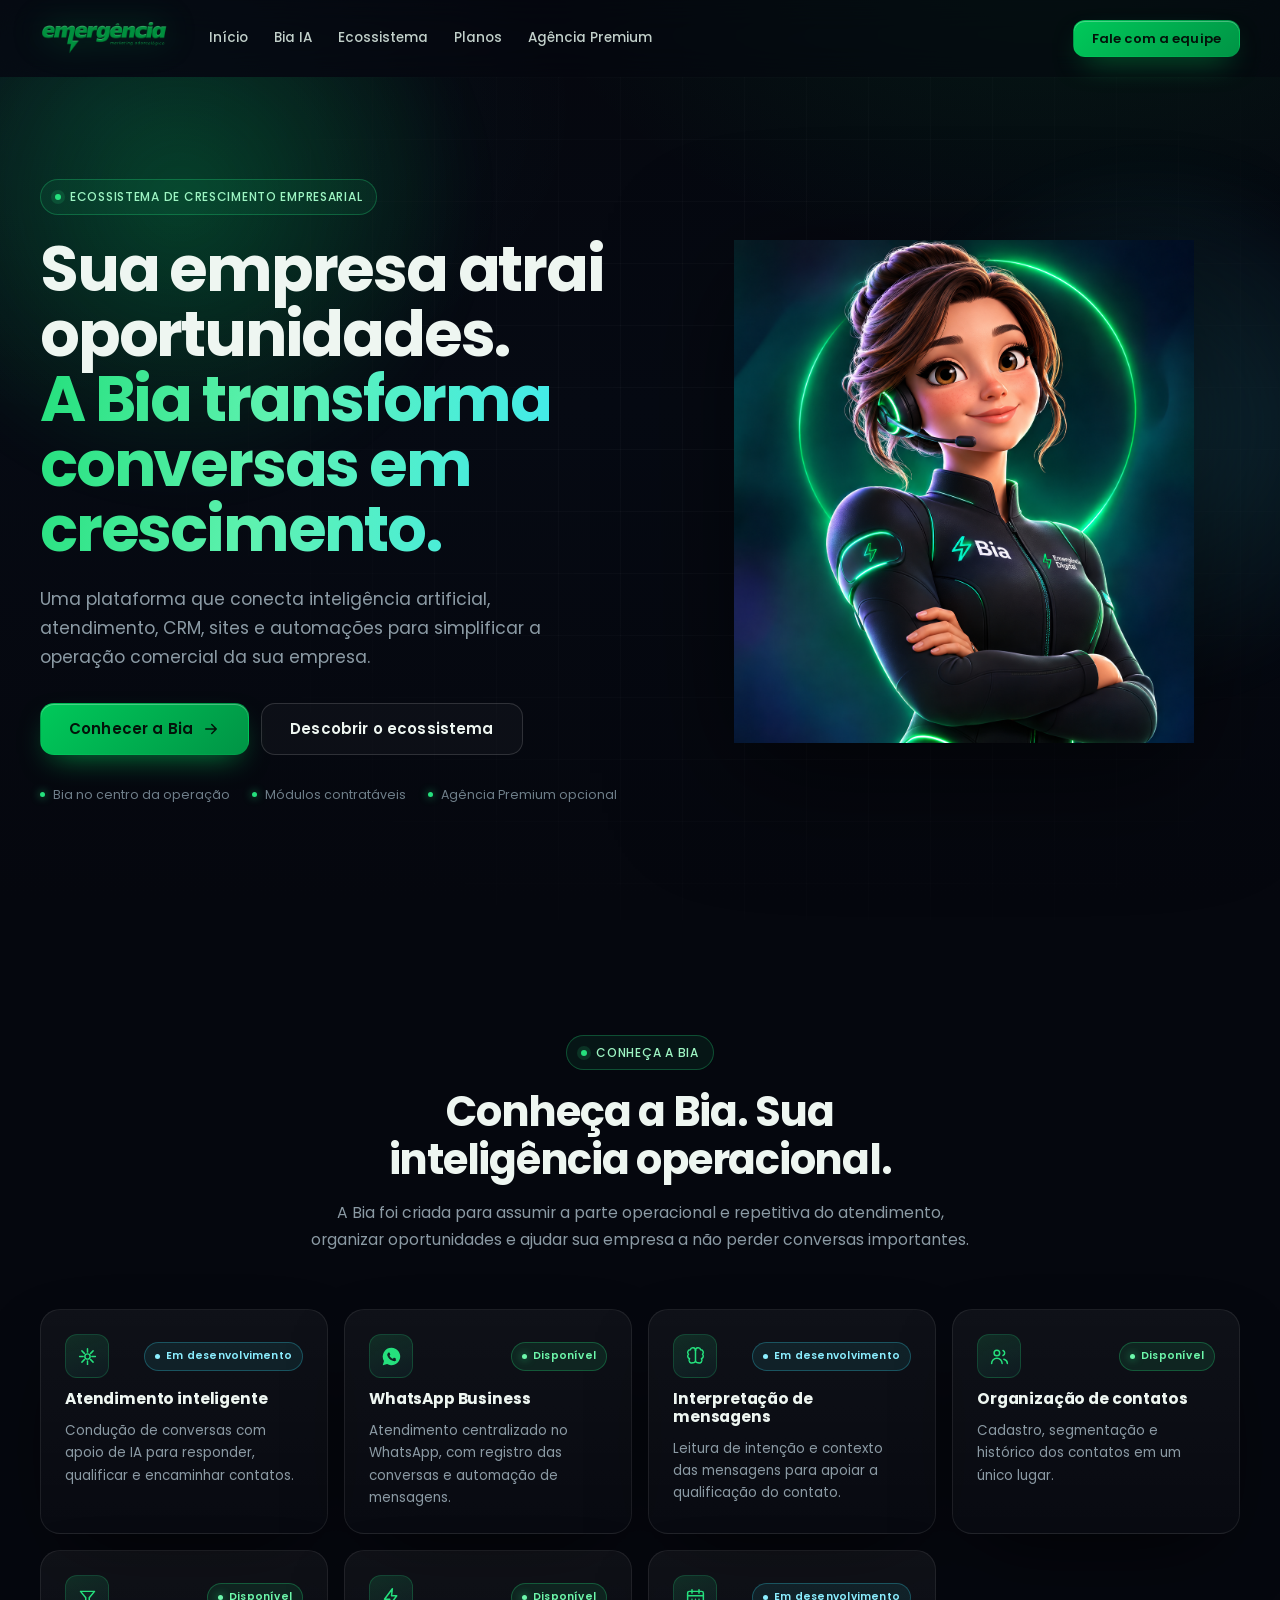
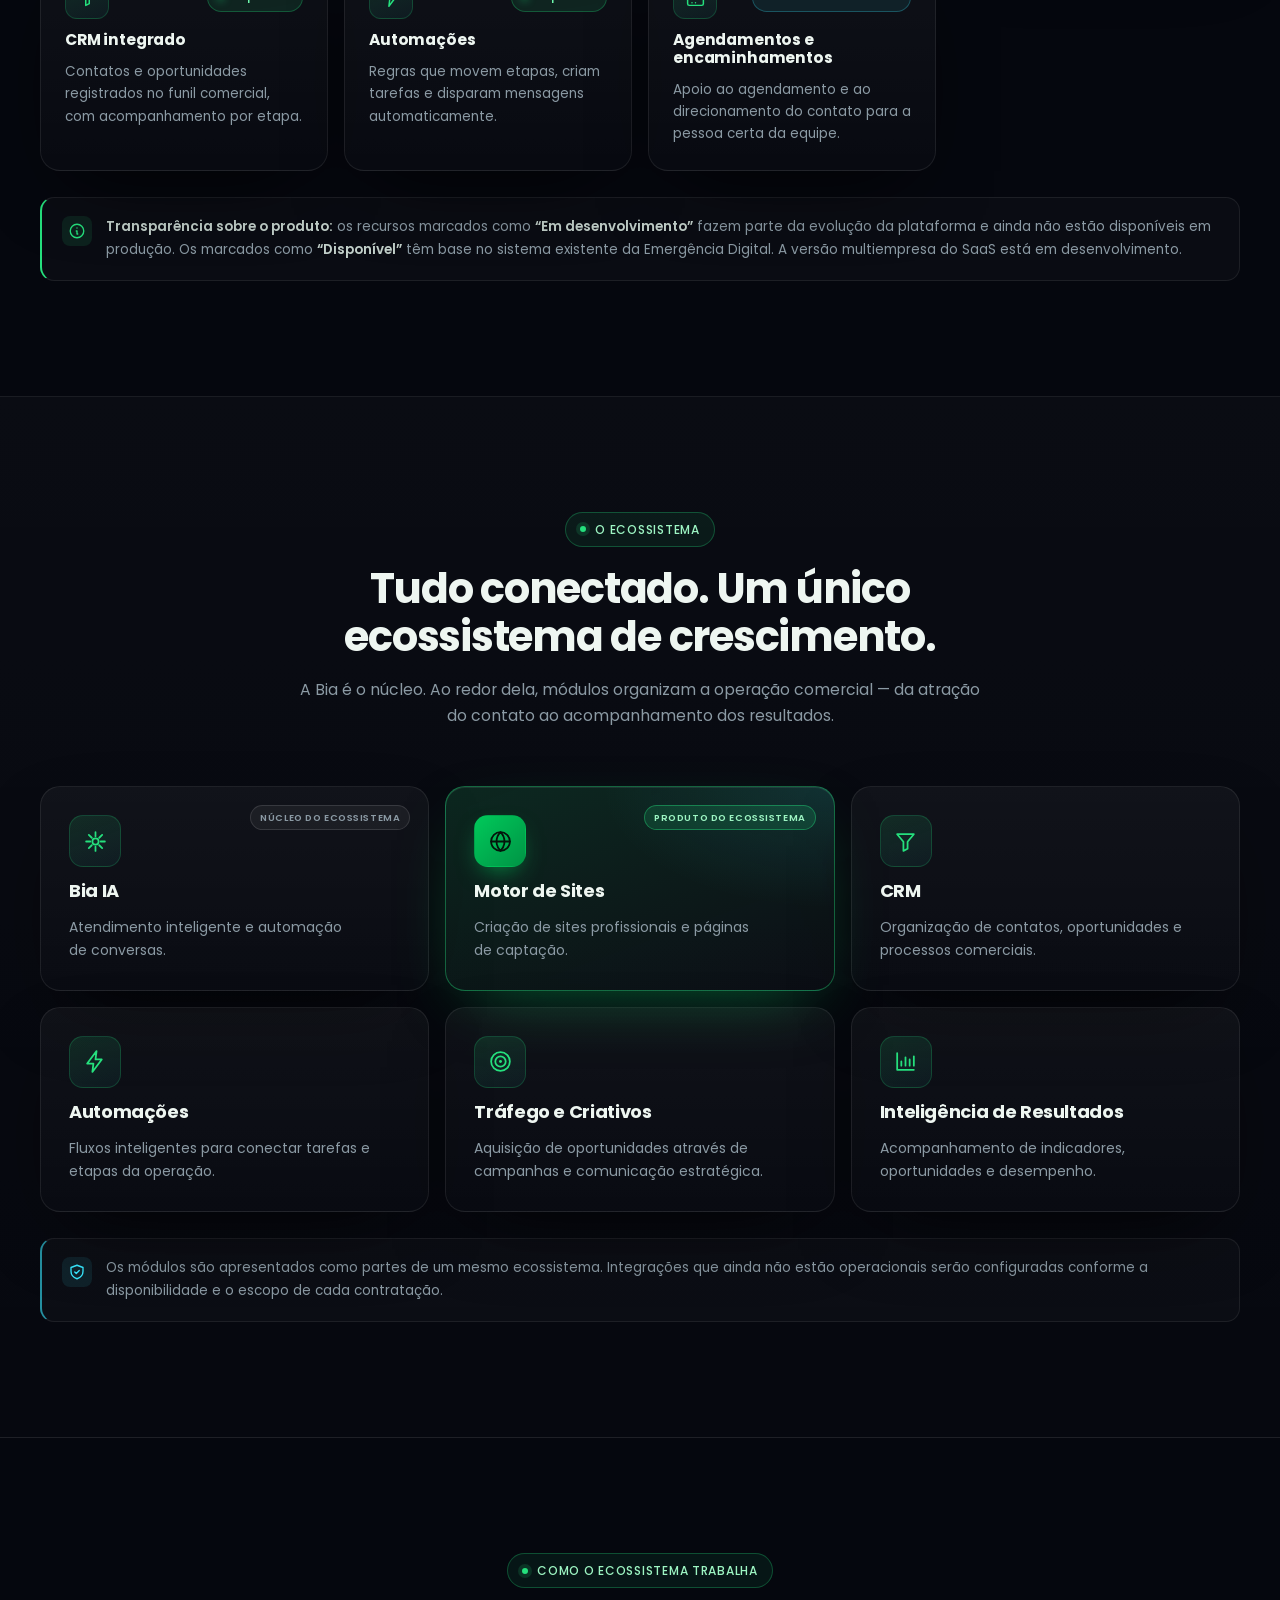
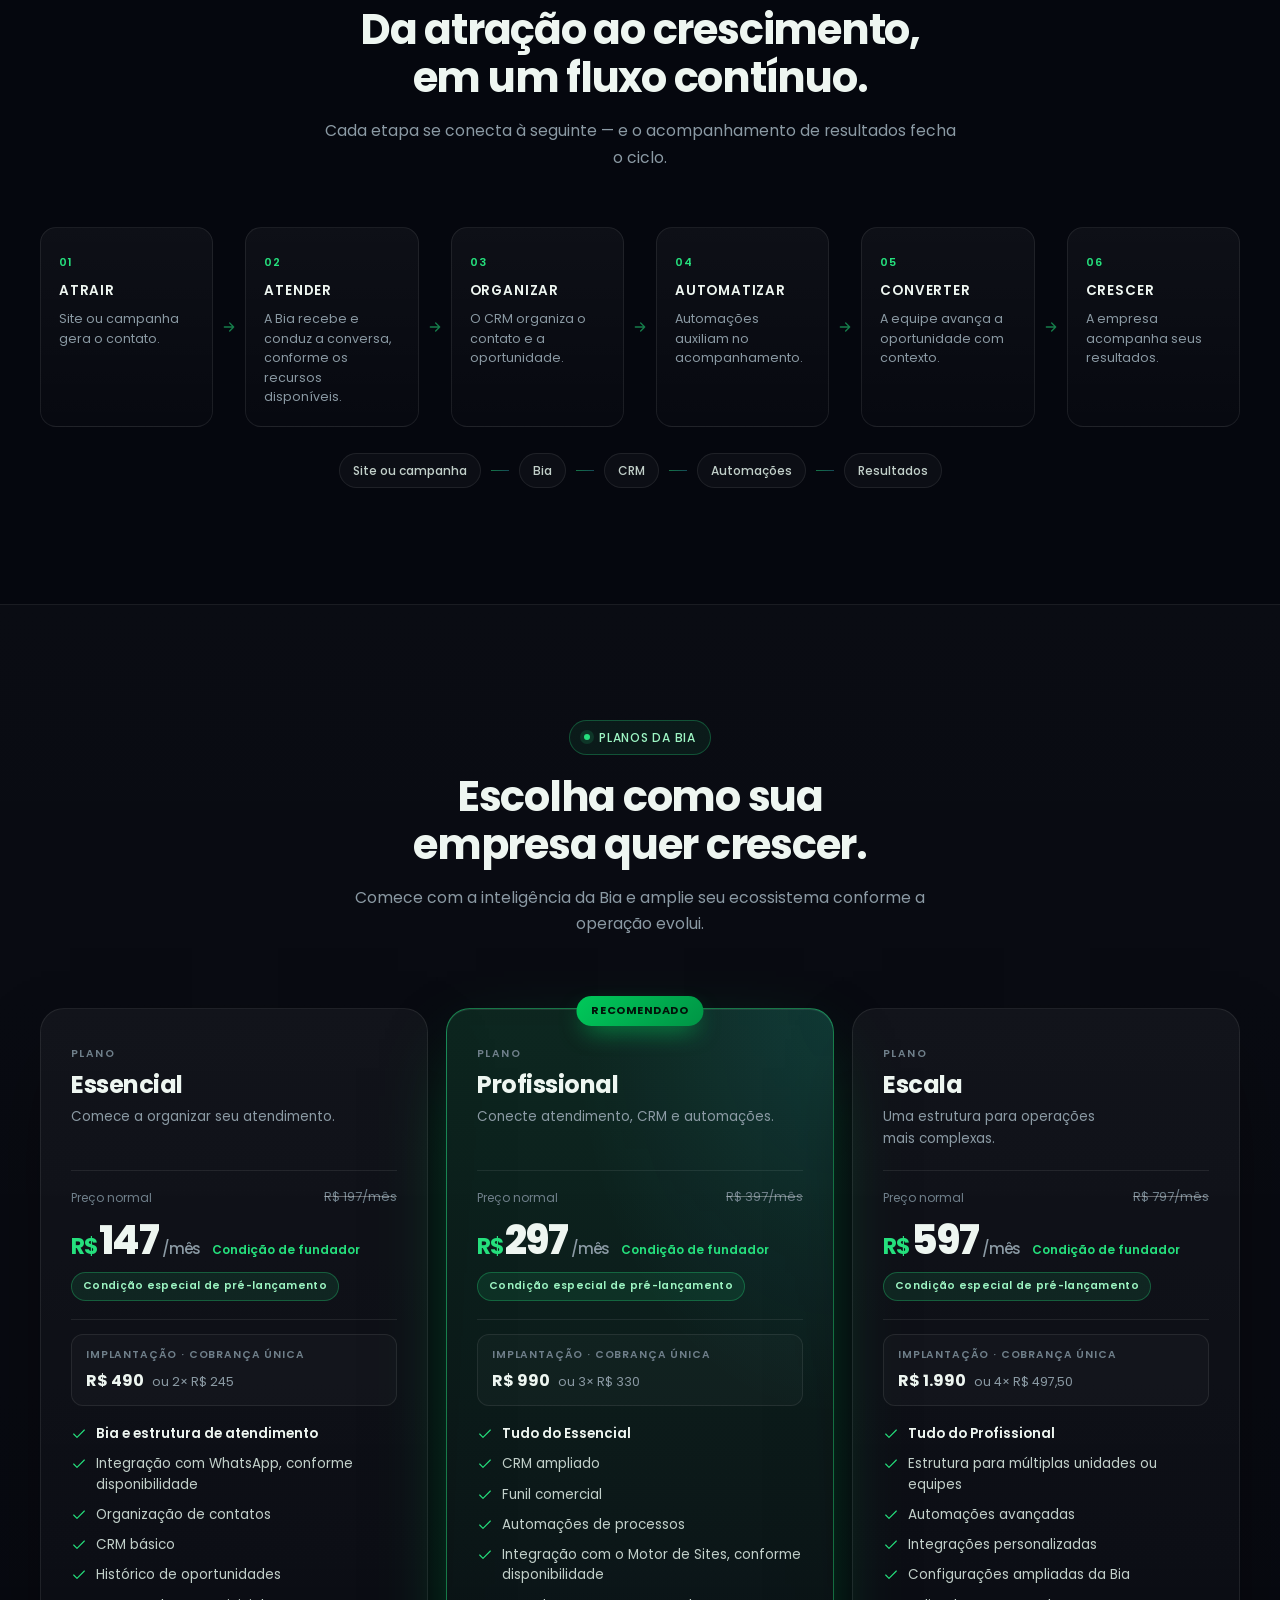
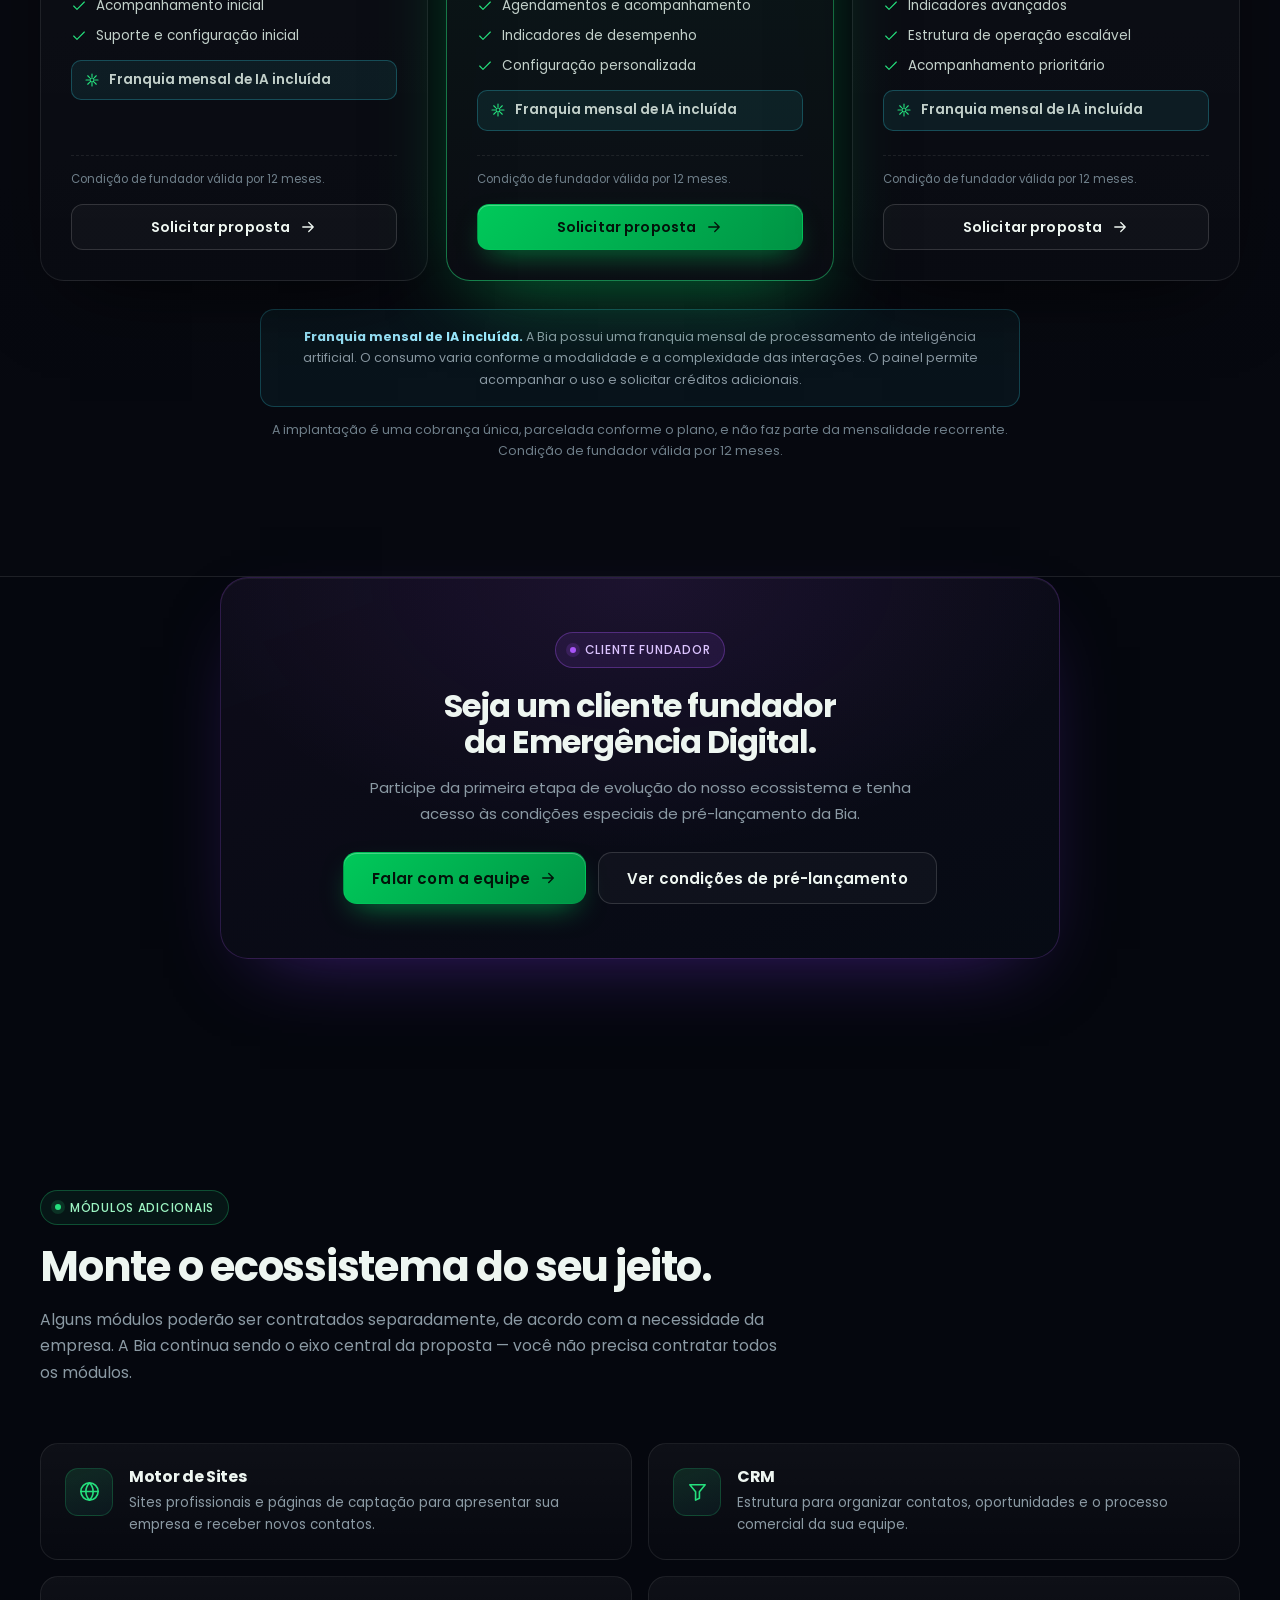
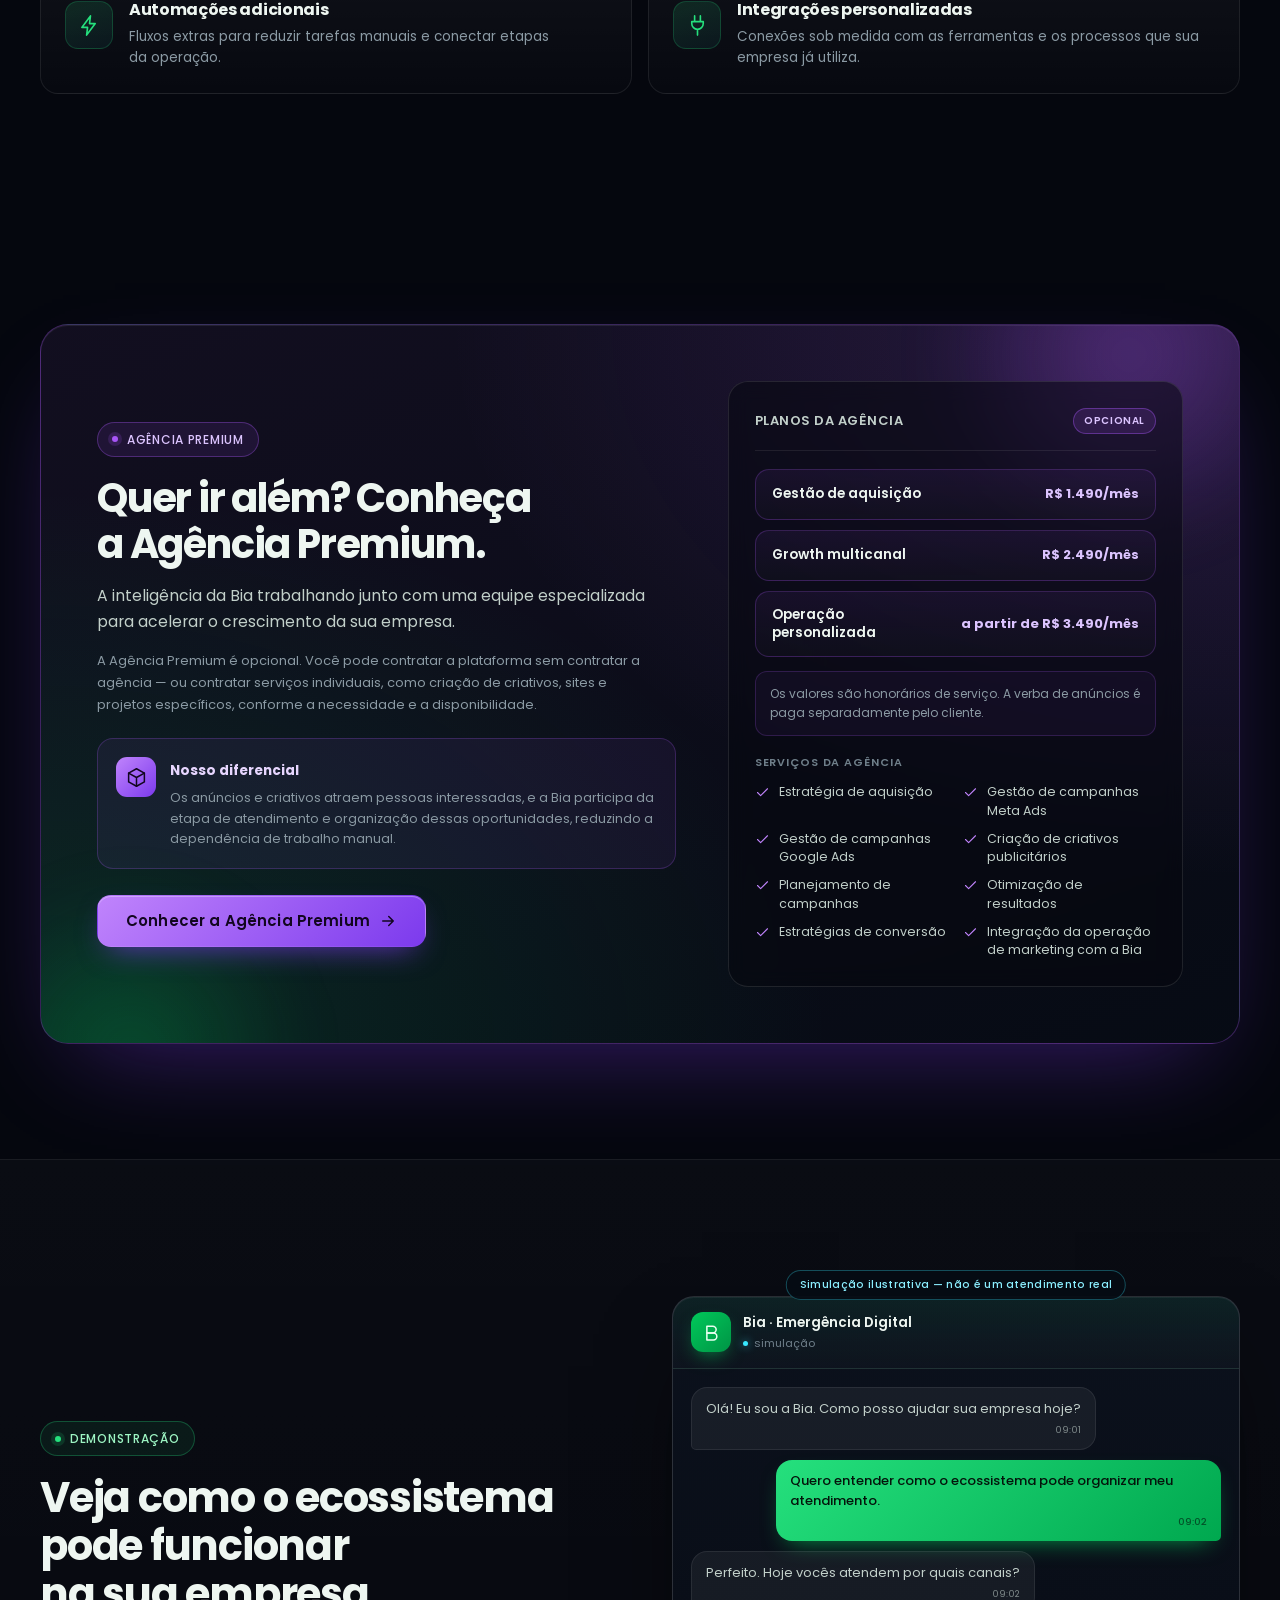
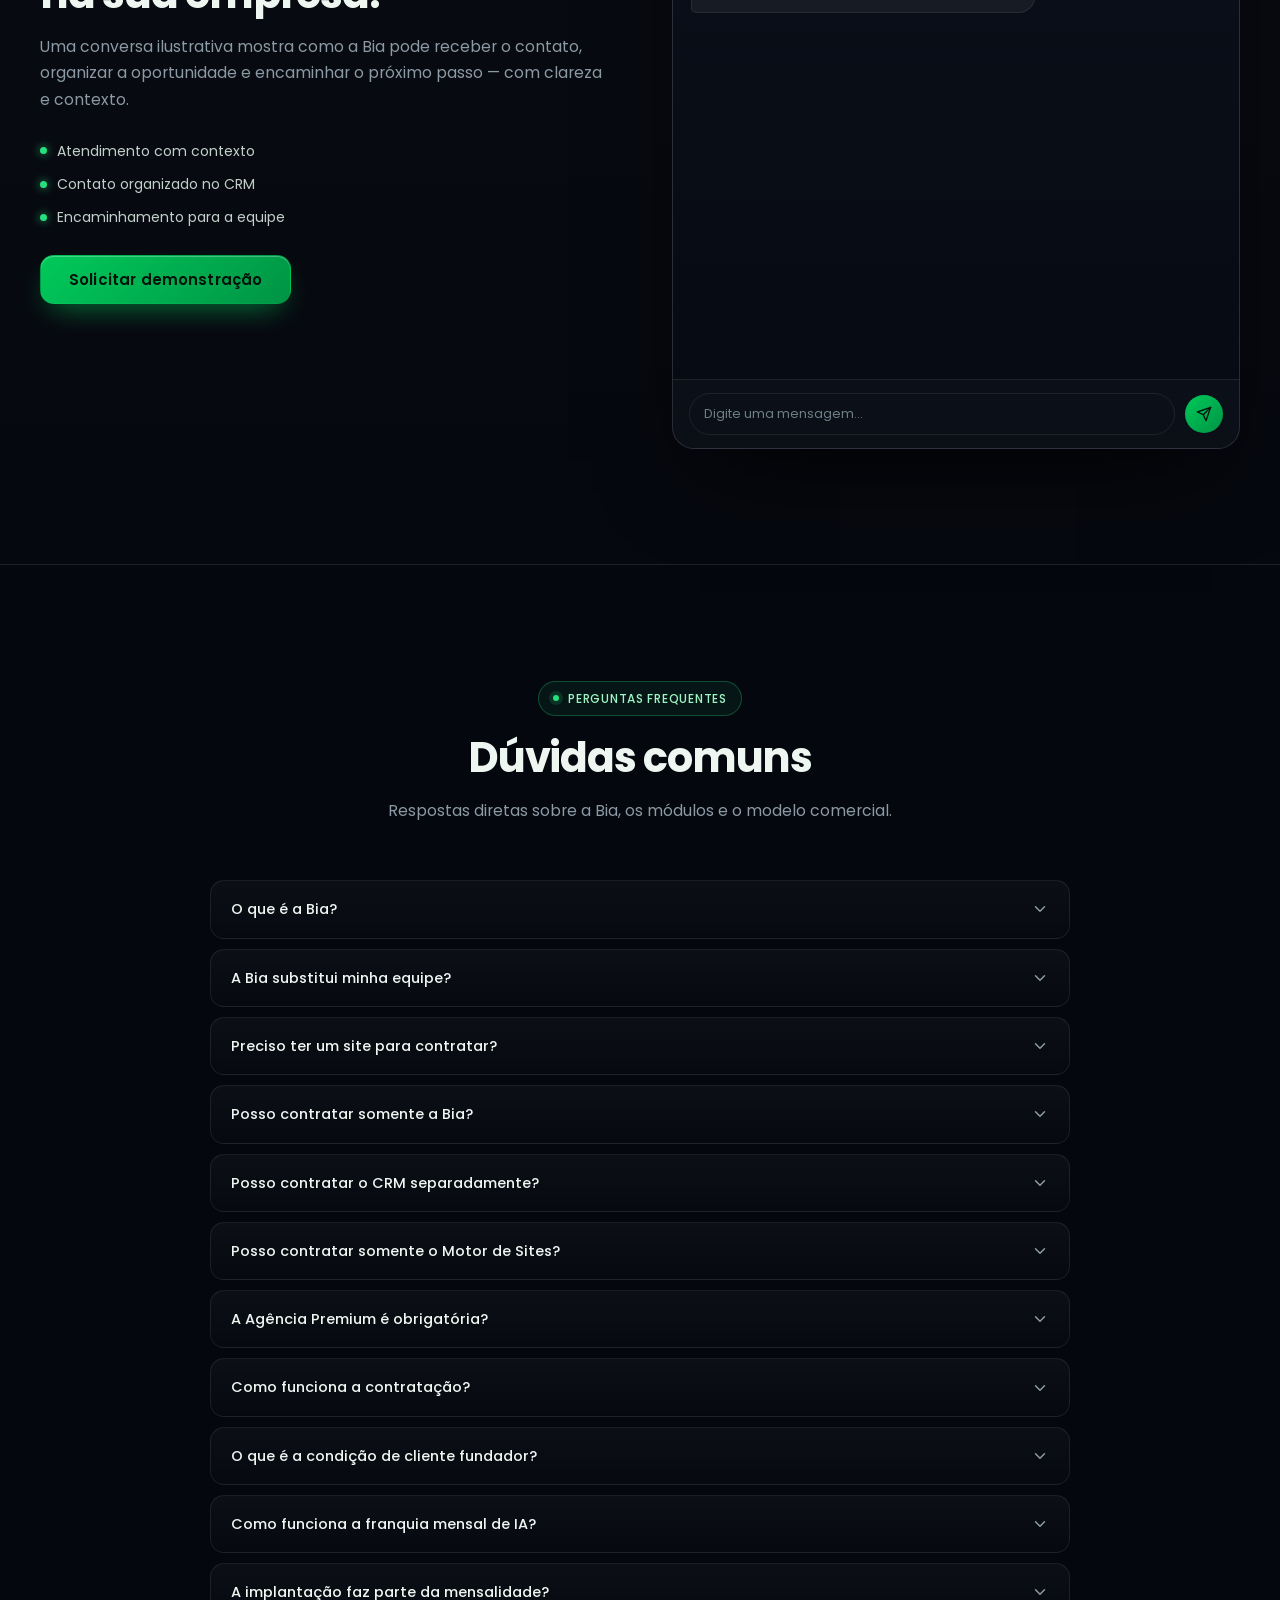
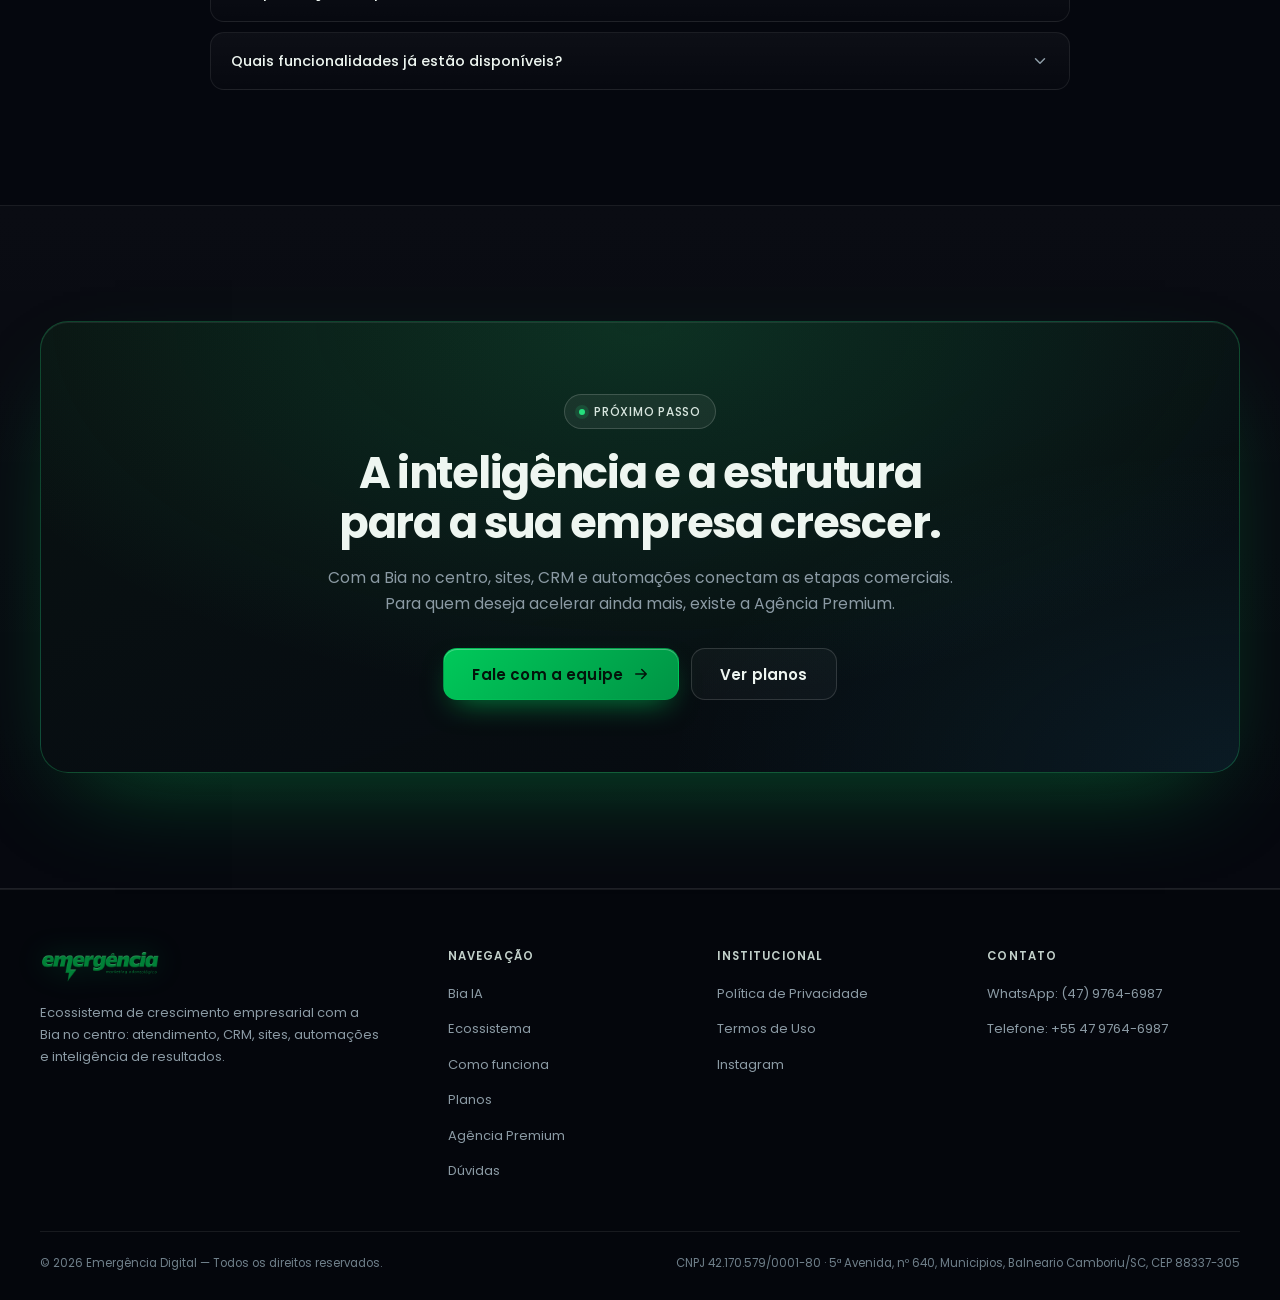
==== commit b0b57bdb: "feat: politica comercial de pre-lancamento e hero oficial da Bia - Planos Essencial/Profissional/Esc" ====
--- a/site/index.html
+++ b/site/index.html
@@ -65,6 +65,7 @@
       <a href="#ecossistema">Ecossistema</a>
       <a href="#como-funciona">Como funciona</a>
       <a href="#planos">Planos</a>
+      <a href="#fundador">Cliente fundador</a>
       <a href="#modulos">Módulos adicionais</a>
       <a href="#agencia">Agência Premium</a>
       <a href="#faq">Dúvidas</a>
@@ -106,92 +107,14 @@
           </ul>
         </div>
 
-        <div class="hero__visual reveal" data-core aria-hidden="true">
-          <div class="core">
-            <span class="core__label">Bia · núcleo operacional</span>
-            <div class="core__aura"></div>
-
-            <svg class="core__links" viewBox="0 0 100 100" preserveAspectRatio="xMidYMid meet">
-              <defs>
-                <linearGradient id="linkGrad" x1="0" y1="0" x2="1" y2="1">
-                  <stop offset="0" stop-color="#25e07d" stop-opacity="0.05"/>
-                  <stop offset="0.5" stop-color="#25e07d" stop-opacity="0.6"/>
-                  <stop offset="1" stop-color="#38e8ff" stop-opacity="0.18"/>
-                </linearGradient>
-              </defs>
-              <g class="core__links-g">
-                <line x1="50" y1="50" x2="50" y2="9"/>
-                <line x1="50" y1="50" x2="89" y2="29"/>
-                <line x1="50" y1="50" x2="89" y2="71"/>
-                <line x1="50" y1="50" x2="50" y2="91"/>
-                <line x1="50" y1="50" x2="11" y2="71"/>
-                <line x1="50" y1="50" x2="11" y2="29"/>
-              </g>
-            </svg>
-
-            <div class="core__rings">
-              <span class="core__ring core__ring--1"></span>
-              <span class="core__ring core__ring--2"></span>
-              <span class="core__ring core__ring--3"></span>
-            </div>
-
-            <div class="core__orb">
-              <span class="core__orb-glow"></span>
-              <svg class="core__mark" viewBox="0 0 64 64" fill="none">
-                <defs>
-                  <linearGradient id="markGrad" x1="0" y1="0" x2="1" y2="1">
-                    <stop offset="0" stop-color="#f2fff8"/>
-                    <stop offset="1" stop-color="#8ff7c0"/>
-                  </linearGradient>
-                </defs>
-                <path d="M20 15h17a10 10 0 0 1 0 20H20V15Z" stroke="url(#markGrad)" stroke-width="4.4" stroke-linejoin="round"/>
-                <path d="M20 35h19a10 10 0 0 1 0 20H20V35Z" stroke="url(#markGrad)" stroke-width="4.4" stroke-linejoin="round"/>
-                <circle cx="49" cy="12" r="4" fill="#38e8ff"/>
-              </svg>
-            </div>
-
-            <span class="core-chip core-chip--1">
-              <span class="core-chip__icon">
-                <svg viewBox="0 0 24 24" fill="currentColor" aria-hidden="true"><path d="M12 2a10 10 0 0 0-8.6 15.1L2 22l5-1.3A10 10 0 1 0 12 2Zm5.4 14.1c-.2.6-1.2 1.2-1.7 1.2-.4.1-1 .1-1.6-.1-.4-.1-.9-.3-1.5-.5-2.6-1.1-4.3-3.7-4.4-3.9-.1-.2-1.1-1.4-1.1-2.7s.7-1.9 1-2.2c.2-.3.5-.4.7-.4h.5c.2 0 .4 0 .6.4.2.4.7 1.6.7 1.7.1.1.1.3 0 .5-.4.8-.9.9-.7 1.3.9 1.5 2 2.4 3.4 3.1.2.1.4.1.5-.1.1-.2.6-.7.8-.9.2-.2.3-.2.5-.1.2.1 1.2.6 1.4.7.2.1.4.2.4.3.1.1.1.5-.1 1.1Z"/></svg>
-              </span>
-              <span>WhatsApp</span>
-            </span>
-
-            <span class="core-chip core-chip--2">
-              <span class="core-chip__icon">
-                <svg viewBox="0 0 24 24" fill="none" stroke="currentColor" stroke-width="1.7" stroke-linecap="round" stroke-linejoin="round" aria-hidden="true"><path d="M4 5h16l-6 7.2V19l-4 2v-8.8L4 5Z"/></svg>
-              </span>
-              <span>CRM</span>
-            </span>
-
-            <span class="core-chip core-chip--3">
-              <span class="core-chip__icon">
-                <svg viewBox="0 0 24 24" fill="none" stroke="currentColor" stroke-width="1.7" stroke-linecap="round" stroke-linejoin="round" aria-hidden="true"><circle cx="12" cy="12" r="9"/><path d="M3 12h18M12 3c2.5 2.5 3.8 5.6 3.8 9s-1.3 6.5-3.8 9c-2.5-2.5-3.8-5.6-3.8-9S9.5 5.5 12 3Z"/></svg>
-              </span>
-              <span>Sites</span>
-            </span>
-
-            <span class="core-chip core-chip--4">
-              <span class="core-chip__icon">
-                <svg viewBox="0 0 24 24" fill="none" stroke="currentColor" stroke-width="1.7" stroke-linecap="round" stroke-linejoin="round" aria-hidden="true"><path d="M13 2 4 14h6l-1 8 9-12h-6l1-8Z"/></svg>
-              </span>
-              <span>Automações</span>
-            </span>
-
-            <span class="core-chip core-chip--5">
-              <span class="core-chip__icon">
-                <svg viewBox="0 0 24 24" fill="none" stroke="currentColor" stroke-width="1.7" stroke-linecap="round" stroke-linejoin="round" aria-hidden="true"><circle cx="12" cy="12" r="9"/><circle cx="12" cy="12" r="5"/><circle cx="12" cy="12" r="1.4" fill="currentColor" stroke="none"/></svg>
-              </span>
-              <span>Tráfego</span>
-            </span>
-
-            <span class="core-chip core-chip--6">
-              <span class="core-chip__icon">
-                <svg viewBox="0 0 24 24" fill="none" stroke="currentColor" stroke-width="1.7" stroke-linecap="round" stroke-linejoin="round" aria-hidden="true"><path d="M4 4v16h16"/><path d="M8 16v-4M12 16V8M16 16v-6M20 16v-9"/></svg>
-              </span>
-              <span>Resultados</span>
-            </span>
-          </div>
+        <div class="hero__visual reveal">
+          <figure class="hero__figure" data-core>
+            <img class="hero__figure-img"
+                 src="assets/bia-hero.png"
+                 alt="Bia, a inteligência operacional da Emergência Digital — personagem com headset e anel de luz verde."
+                 width="1199" height="1312"
+                 fetchpriority="high" decoding="async">
+          </figure>
         </div>
       </div>
     </section>
@@ -336,10 +259,28 @@
 
         <div class="plans-grid" id="plans-list"><!-- renderizado via config.js --></div>
 
-        <p class="plans-note reveal">
-          Todos os planos são apresentados <strong>sob consulta</strong>. Valores, limites e escopo são
-          definidos com a equipe, de acordo com a necessidade da sua operação.
-        </p>
+        <div class="plans-foot reveal" id="plans-foot"><!-- renderizado via config.js --></div>
+      </div>
+    </section>
+
+    <!-- ===================== 5.5 CLIENTE FUNDADOR ===================== -->
+    <section class="section founder" id="fundador">
+      <div class="container">
+        <div class="founder-band reveal">
+          <span class="eyebrow eyebrow--purple"><span class="eyebrow__dot"></span> Cliente fundador</span>
+          <h2 class="founder-band__title">Seja um cliente fundador da Emergência Digital.</h2>
+          <p class="founder-band__text">
+            Participe da primeira etapa de evolução do nosso ecossistema e tenha acesso às condições
+            especiais de pré-lançamento da Bia.
+          </p>
+          <div class="founder-band__actions">
+            <a class="btn btn--primary btn--lg" data-contact="whatsapp" href="#" target="_blank" rel="noopener">
+              Falar com a equipe
+              <svg class="icon" viewBox="0 0 24 24" fill="none" stroke="currentColor" stroke-width="2" stroke-linecap="round" stroke-linejoin="round" aria-hidden="true"><path d="M5 12h14M13 6l6 6-6 6"/></svg>
+            </a>
+            <a class="btn btn--outline btn--lg" href="#planos">Ver condições de pré-lançamento</a>
+          </div>
+        </div>
       </div>
     </section>
 
@@ -376,7 +317,8 @@
               </p>
               <p class="agency-panel__note">
                 A Agência Premium é opcional. Você pode contratar a plataforma sem contratar a agência —
-                ou contratar serviços específicos conforme a necessidade e a disponibilidade.
+                ou contratar serviços individuais, como criação de criativos, sites e projetos específicos,
+                conforme a necessidade e a disponibilidade.
               </p>
 
               <div class="agency-panel__diff">
@@ -400,10 +342,16 @@
 
             <div class="agency-panel__services">
               <div class="agency-panel__services-head">
-                <span>Serviços da agência</span>
+                <span>Planos da agência</span>
                 <span class="agency-panel__tag">Opcional</span>
               </div>
-              <ul id="agency-services"><!-- renderizado via config.js --></ul>
+
+              <div class="agency-tiers" id="agency-tiers"><!-- renderizado via config.js --></div>
+
+              <p class="agency-tiers__fee" id="agency-fee"><!-- renderizado via config.js --></p>
+
+              <div class="agency-services__label">Serviços da agência</div>
+              <ul class="agency-services" id="agency-services"><!-- renderizado via config.js --></ul>
             </div>
           </div>
         </div>
--- a/site/css/styles.css
+++ b/site/css/styles.css
@@ -465,7 +465,7 @@
   box-shadow: 0 0 8px rgba(37, 224, 125, 0.8);
 }
 
-/* ---------- Núcleo abstrato da Bia ---------- */
+/* ---------- Visual da Bia (hero) ---------- */
 .hero__visual {
   position: relative;
   display: flex;
@@ -474,183 +474,32 @@
   z-index: 1;
 }
 
-.core {
+.hero__figure {
   position: relative;
-  width: min(100%, 530px);
-  aspect-ratio: 1;
+  width: min(100%, 460px);
   transform: translate(var(--px, 0px), var(--py, 0px));
   transition: transform 0.35s ease-out;
   will-change: transform;
 }
 
-.core__label {
-  position: absolute;
-  top: -16px;
-  left: 50%;
-  transform: translateX(-50%);
-  z-index: 5;
-  padding: 6px 13px;
-  border: 1px solid rgba(37, 224, 125, 0.26);
-  border-radius: 999px;
-  background: rgba(6, 12, 20, 0.82);
-  backdrop-filter: blur(8px);
-  color: #a9f7ca;
-  font-size: 10.5px;
-  font-weight: 500;
-  letter-spacing: 0.09em;
-  text-transform: uppercase;
-  white-space: nowrap;
-}
-
-.core__aura {
-  position: absolute;
-  inset: 14%;
-  border-radius: 50%;
-  background: radial-gradient(circle, rgba(0, 201, 90, 0.28), rgba(56, 232, 255, 0.08) 45%, transparent 70%);
-  filter: blur(26px);
-  animation: auraPulse 7s ease-in-out infinite;
-}
-
-.core__links {
-  position: absolute;
-  inset: 0;
-  width: 100%;
-  height: 100%;
-  overflow: visible;
-}
-
-.core__links line {
-  stroke: url(#linkGrad);
-  stroke-width: 0.55;
-  stroke-dasharray: 1.6 1.4;
-  animation: dashFlow 9s linear infinite;
-}
-.core__links line:nth-child(2) { animation-delay: -1.5s; }
-.core__links line:nth-child(3) { animation-delay: -3s; }
-.core__links line:nth-child(4) { animation-delay: -4.5s; }
-.core__links line:nth-child(5) { animation-delay: -6s; }
-.core__links line:nth-child(6) { animation-delay: -7.5s; }
-
-.core__rings { position: absolute; inset: 0; }
-
-.core__ring {
-  position: absolute;
-  left: 50%;
-  top: 50%;
-  border-radius: 50%;
-  transform: translate(-50%, -50%);
-}
-.core__ring--1 {
-  width: 54%;
-  height: 54%;
-  border: 1px dashed rgba(37, 224, 125, 0.32);
-  animation: spin 34s linear infinite;
-}
-.core__ring--2 {
-  width: 72%;
-  height: 72%;
-  border: 1px solid rgba(255, 255, 255, 0.07);
-  animation: spinReverse 52s linear infinite;
-}
-.core__ring--2::before,
-.core__ring--2::after {
+.hero__figure::before {
   content: "";
   position: absolute;
-  width: 6px;
-  height: 6px;
+  inset: 9%;
   border-radius: 50%;
-  background: var(--cyan);
-  box-shadow: 0 0 12px rgba(56, 232, 255, 0.9);
-}
-.core__ring--2::before { top: -3px; left: 50%; }
-.core__ring--2::after { bottom: -3px; left: 50%; background: var(--green-bright); box-shadow: 0 0 12px rgba(37, 224, 125, 0.9); }
-.core__ring--3 {
-  width: 92%;
-  height: 92%;
-  border: 1px dashed rgba(255, 255, 255, 0.06);
-  animation: spin 80s linear infinite;
-}
-
-.core__orb {
-  position: absolute;
-  left: 50%;
-  top: 50%;
-  width: 37%;
-  aspect-ratio: 1;
-  transform: translate(-50%, -50%);
-  border-radius: 50%;
-  display: grid;
-  place-items: center;
-  background:
-    radial-gradient(circle at 34% 28%, rgba(150, 255, 205, 0.95), rgba(37, 224, 125, 0.9) 30%, rgba(0, 148, 69, 0.92) 58%, rgba(4, 40, 26, 0.95) 100%);
-  box-shadow:
-    0 0 60px rgba(0, 201, 90, 0.55),
-    0 0 120px rgba(0, 201, 90, 0.22),
-    inset 0 0 46px rgba(255, 255, 255, 0.22),
-    inset 0 -18px 40px rgba(0, 40, 24, 0.6);
-  animation: orbPulse 6s ease-in-out infinite;
-}
-
-.core__orb::before {
-  content: "";
-  position: absolute;
-  inset: 7%;
-  border-radius: 50%;
-  border: 1px solid rgba(255, 255, 255, 0.32);
-}
-
-.core__orb-glow {
-  position: absolute;
-  inset: -30%;
-  border-radius: 50%;
-  background: radial-gradient(circle, rgba(56, 232, 255, 0.22), transparent 60%);
-  filter: blur(12px);
-}
-
-.core__mark {
-  position: relative;
-  width: 46%;
+  background: radial-gradient(circle, rgba(0, 201, 90, 0.26), rgba(56, 232, 255, 0.08) 45%, transparent 70%);
+  filter: blur(30px);
+  z-index: -1;
+  animation: auraPulse 7s ease-in-out infinite;
+}
+
+.hero__figure-img {
+  display: block;
+  width: 100%;
   height: auto;
-  filter: drop-shadow(0 4px 14px rgba(0, 0, 0, 0.35));
-}
-
-.core-chip {
-  position: absolute;
-  z-index: 4;
-  display: inline-flex;
-  align-items: center;
-  gap: 8px;
-  padding: 8px 12px;
-  border: 1px solid rgba(255, 255, 255, 0.11);
-  border-radius: 12px;
-  background: linear-gradient(180deg, rgba(17, 26, 40, 0.92), rgba(7, 12, 21, 0.92));
-  box-shadow: 0 12px 30px rgba(0, 0, 0, 0.5), inset 0 1px 0 rgba(255, 255, 255, 0.08);
-  backdrop-filter: blur(10px);
-  color: var(--text-2);
-  font-size: 12px;
-  font-weight: 500;
-  white-space: nowrap;
-  transform: translate(-50%, -50%);
-  animation: chipFloat 7s ease-in-out infinite;
-}
-
-.core-chip__icon {
-  display: grid;
-  place-items: center;
-  width: 22px;
-  height: 22px;
-  border-radius: 7px;
-  background: rgba(37, 224, 125, 0.12);
-  color: var(--green-bright);
-}
-.core-chip__icon svg { width: 13px; height: 13px; }
-
-.core-chip--1 { left: 50%; top: 11%; animation-delay: -0.4s; }
-.core-chip--2 { left: 88%; top: 31%; animation-delay: -1.2s; }
-.core-chip--3 { left: 88%; top: 69%; animation-delay: -2.1s; }
-.core-chip--4 { left: 50%; top: 89%; animation-delay: -3s; }
-.core-chip--5 { left: 12%; top: 69%; animation-delay: -3.8s; }
-.core-chip--6 { left: 12%; top: 31%; animation-delay: -4.6s; }
+  object-fit: contain;
+  filter: drop-shadow(0 30px 60px rgba(0, 0, 0, 0.55));
+}
 
 /* ---------- Cards: Bia ---------- */
 .bia-grid {
@@ -989,27 +838,130 @@
 .plan__price {
   display: flex;
   flex-direction: column;
-  gap: 3px;
-  margin: 20px 0;
-  padding: 16px 0;
+  gap: 12px;
+  margin: 20px 0 14px;
+  padding: 16px 0 18px;
   border-top: 1px solid var(--border);
   border-bottom: 1px solid var(--border);
 }
 
-.plan__price strong {
-  font-size: 26px;
+.plan__price-normal {
+  display: flex;
+  align-items: center;
+  justify-content: space-between;
+  gap: 10px;
+  color: var(--muted-2);
+  font-size: 12px;
+}
+.plan__price-normal s {
+  color: var(--muted-2);
+  text-decoration: line-through;
+  text-decoration-color: rgba(255, 255, 255, 0.35);
+  font-size: 13px;
+}
+
+.plan__price-founder {
+  display: flex;
+  align-items: baseline;
+  gap: 12px;
+  flex-wrap: wrap;
+}
+
+.plan__price-founder strong {
+  display: inline-flex;
+  align-items: baseline;
+  font-size: 40px;
+  font-weight: 800;
+  letter-spacing: -0.03em;
+  line-height: 1;
+  color: var(--text);
+}
+
+.plan__currency {
+  font-size: 22px;
   font-weight: 700;
-  letter-spacing: -0.02em;
+  color: var(--green-bright);
+  margin-right: 2px;
+}
+
+.plan__period {
+  font-size: 15px;
+  font-weight: 500;
+  color: var(--muted);
+  margin-left: 3px;
+}
+
+.plan__founder-label {
+  color: var(--green-bright);
+  font-size: 12px;
+  font-weight: 600;
+}
+
+.plan__founder-badge {
+  align-self: flex-start;
+  padding: 5px 11px;
+  border: 1px solid rgba(37, 224, 125, 0.3);
+  border-radius: 999px;
+  background: rgba(37, 224, 125, 0.1);
+  color: #9df5c3;
+  font-size: 10.5px;
+  font-weight: 600;
+  letter-spacing: 0.03em;
+}
+
+.plan__setup {
+  display: flex;
+  flex-direction: column;
+  gap: 4px;
+  margin: 0 0 18px;
+  padding: 12px 14px;
+  border: 1px solid var(--border);
+  border-radius: 12px;
+  background: rgba(255, 255, 255, 0.025);
+}
+
+.plan__setup-label {
+  color: var(--muted-2);
+  font-size: 10.5px;
+  font-weight: 600;
+  letter-spacing: 0.08em;
+  text-transform: uppercase;
+}
+
+.plan__setup-values {
+  display: flex;
+  align-items: baseline;
+  gap: 8px;
+  flex-wrap: wrap;
+}
+.plan__setup-values strong {
+  font-size: 16px;
+  font-weight: 700;
   color: var(--text);
 }
-
-.plan__price span { color: var(--muted-2); font-size: 12px; }
-
-.plan__price--consult strong {
-  background: linear-gradient(100deg, #25e07d, #38e8ff);
-  -webkit-background-clip: text;
-  background-clip: text;
-  color: transparent;
+.plan__setup-values span {
+  color: var(--muted);
+  font-size: 12.5px;
+}
+
+.plan__feature-ai {
+  margin-top: 4px;
+  padding: 9px 12px;
+  border: 1px solid rgba(56, 232, 255, 0.24);
+  border-radius: 10px;
+  background: rgba(56, 232, 255, 0.07);
+  color: var(--text);
+  font-weight: 600;
+}
+.plan__feature-ai svg { color: var(--cyan); }
+
+.plan__validity {
+  margin: 0 0 16px;
+  padding-top: 14px;
+  border-top: 1px dashed var(--border);
+  color: var(--muted-2);
+  font-size: 11.5px;
+  line-height: 1.6;
 }
 
 .plan__features {
@@ -1042,14 +994,74 @@
   font-weight: 600;
 }
 
+.plans-foot {
+  display: flex;
+  flex-direction: column;
+  gap: 12px;
+  margin-top: 28px;
+}
+
 .plans-note {
-  margin-top: 28px;
+  margin: 0 auto;
+  max-width: 760px;
   text-align: center;
   color: var(--muted-2);
   font-size: 12.5px;
   line-height: 1.7;
 }
 .plans-note strong { color: var(--text-2); }
+
+.plans-note--ai {
+  padding: 16px 20px;
+  border: 1px solid rgba(56, 232, 255, 0.22);
+  border-radius: 14px;
+  background: rgba(56, 232, 255, 0.05);
+  color: var(--muted);
+}
+.plans-note--ai strong { color: #9be9ff; }
+
+.plans-note--soft { color: var(--muted-2); }
+
+/* ---------- Cliente fundador ---------- */
+.founder { padding-top: 0; }
+
+.founder-band {
+  position: relative;
+  overflow: hidden;
+  max-width: 840px;
+  margin: 0 auto;
+  padding: clamp(32px, 5vw, 54px);
+  border: 1px solid rgba(168, 85, 247, 0.22);
+  border-radius: var(--radius-lg);
+  background:
+    radial-gradient(90% 120% at 50% 0%, rgba(168, 85, 247, 0.1), transparent 60%),
+    linear-gradient(160deg, rgba(16, 13, 28, 0.85), rgba(7, 12, 21, 0.9));
+  text-align: center;
+  box-shadow: 0 30px 80px -40px rgba(124, 58, 237, 0.5), inset 0 1px 0 rgba(255, 255, 255, 0.06);
+}
+
+.founder-band__title {
+  margin-top: 20px;
+  font-size: clamp(1.4rem, 2.8vw, 2rem);
+  letter-spacing: -0.03em;
+  text-wrap: balance;
+}
+
+.founder-band__text {
+  max-width: 560px;
+  margin: 14px auto 0;
+  color: var(--muted);
+  font-size: 15px;
+  line-height: 1.7;
+}
+
+.founder-band__actions {
+  display: flex;
+  flex-wrap: wrap;
+  justify-content: center;
+  gap: 12px;
+  margin-top: 26px;
+}
 
 /* ---------- Módulos adicionais ---------- */
 .modules-grid {
@@ -1212,22 +1224,79 @@
   letter-spacing: 0.06em;
 }
 
-#agency-services {
+.agency-tiers {
   display: grid;
   grid-template-columns: 1fr;
-  gap: 11px;
-}
-
-#agency-services li {
+  gap: 10px;
+}
+
+.agency-tier {
+  display: flex;
+  align-items: center;
+  justify-content: space-between;
+  gap: 12px;
+  padding: 14px 16px;
+  border: 1px solid rgba(168, 85, 247, 0.24);
+  border-radius: 14px;
+  background: linear-gradient(180deg, rgba(168, 85, 247, 0.08), rgba(255, 255, 255, 0.02));
+  transition: border-color 0.25s ease, transform 0.25s ease;
+}
+.agency-tier:hover {
+  border-color: rgba(168, 85, 247, 0.45);
+  transform: translateY(-2px);
+}
+
+.agency-tier__name {
+  color: var(--text);
+  font-size: 13.5px;
+  font-weight: 600;
+  line-height: 1.35;
+}
+
+.agency-tier__price {
+  flex: 0 0 auto;
+  color: #dcc4ff;
+  font-size: 13px;
+  font-weight: 700;
+  white-space: nowrap;
+}
+
+.agency-tiers__fee {
+  margin-top: 14px;
+  padding: 12px 14px;
+  border: 1px solid rgba(168, 85, 247, 0.2);
+  border-radius: 12px;
+  background: rgba(168, 85, 247, 0.05);
+  color: var(--muted);
+  font-size: 12px;
+  line-height: 1.6;
+}
+
+.agency-services__label {
+  margin: 18px 0 12px;
+  color: var(--muted-2);
+  font-size: 11px;
+  font-weight: 600;
+  letter-spacing: 0.08em;
+  text-transform: uppercase;
+}
+
+.agency-services {
+  display: grid;
+  grid-template-columns: 1fr 1fr;
+  gap: 9px 16px;
+}
+
+.agency-services li {
   display: flex;
   align-items: flex-start;
   gap: 9px;
   color: var(--text-2);
-  font-size: 13px;
+  font-size: 12.5px;
   line-height: 1.5;
 }
 
-#agency-services svg {
+.agency-services svg {
   flex: 0 0 auto;
   width: 15px;
   height: 15px;
@@ -1571,24 +1640,9 @@
 .js .reveal[data-delay="5"] { transition-delay: 0.4s; }
 
 /* ---------- Animações ---------- */
-@keyframes spin { to { transform: translate(-50%, -50%) rotate(360deg); } }
-@keyframes spinReverse { to { transform: translate(-50%, -50%) rotate(-360deg); } }
-
-@keyframes dashFlow { to { stroke-dashoffset: -32; } }
-
-@keyframes orbPulse {
-  0%, 100% { box-shadow: 0 0 60px rgba(0, 201, 90, 0.5), 0 0 120px rgba(0, 201, 90, 0.2), inset 0 0 46px rgba(255, 255, 255, 0.2), inset 0 -18px 40px rgba(0, 40, 24, 0.6); }
-  50% { box-shadow: 0 0 80px rgba(0, 201, 90, 0.68), 0 0 160px rgba(56, 232, 255, 0.22), inset 0 0 56px rgba(255, 255, 255, 0.26), inset 0 -18px 40px rgba(0, 40, 24, 0.6); }
-}
-
 @keyframes auraPulse {
   0%, 100% { opacity: 0.7; transform: scale(1); }
   50% { opacity: 1; transform: scale(1.06); }
-}
-
-@keyframes chipFloat {
-  0%, 100% { transform: translate(-50%, -50%) translateY(0); }
-  50% { transform: translate(-50%, -50%) translateY(-8px); }
 }
 
 @keyframes msgIn {
@@ -1615,7 +1669,7 @@
   .hero__actions { justify-content: center; }
   .hero__meta { justify-content: center; }
   .hero__visual { margin-top: 8px; }
-  .core { width: min(100%, 470px); }
+  .hero__figure { width: min(100%, 400px); }
 
   .eco-grid { grid-template-columns: repeat(2, 1fr); }
 
@@ -1647,11 +1701,7 @@
   .hero__actions .btn { width: 100%; }
   .hero__meta { gap: 8px 16px; font-size: 11.5px; }
 
-  .core { width: min(100%, 380px); }
-  .core__label { font-size: 9.5px; top: -14px; }
-  .core-chip { padding: 6px 9px; font-size: 10.5px; gap: 6px; }
-  .core-chip__icon { width: 18px; height: 18px; border-radius: 6px; }
-  .core-chip__icon svg { width: 11px; height: 11px; }
+  .hero__figure { width: min(100%, 320px); }
 
   .flow__step { flex: 1 1 100%; }
 
@@ -1680,12 +1730,9 @@
 
 @media (max-width: 460px) {
   .container { width: min(var(--container), 100% - 32px); }
-  .core-chip--2,
-  .core-chip--3,
-  .core-chip--5,
-  .core-chip--6 { display: none; }
-  .core-chip--1 { top: 8%; }
-  .core-chip--4 { top: 92%; }
+  .founder-band { padding: 28px 20px; }
+  .founder-band__actions .btn { width: 100%; }
+  .agency-services { grid-template-columns: 1fr; }
 }
 
 /* ---------- Reduced motion ---------- */
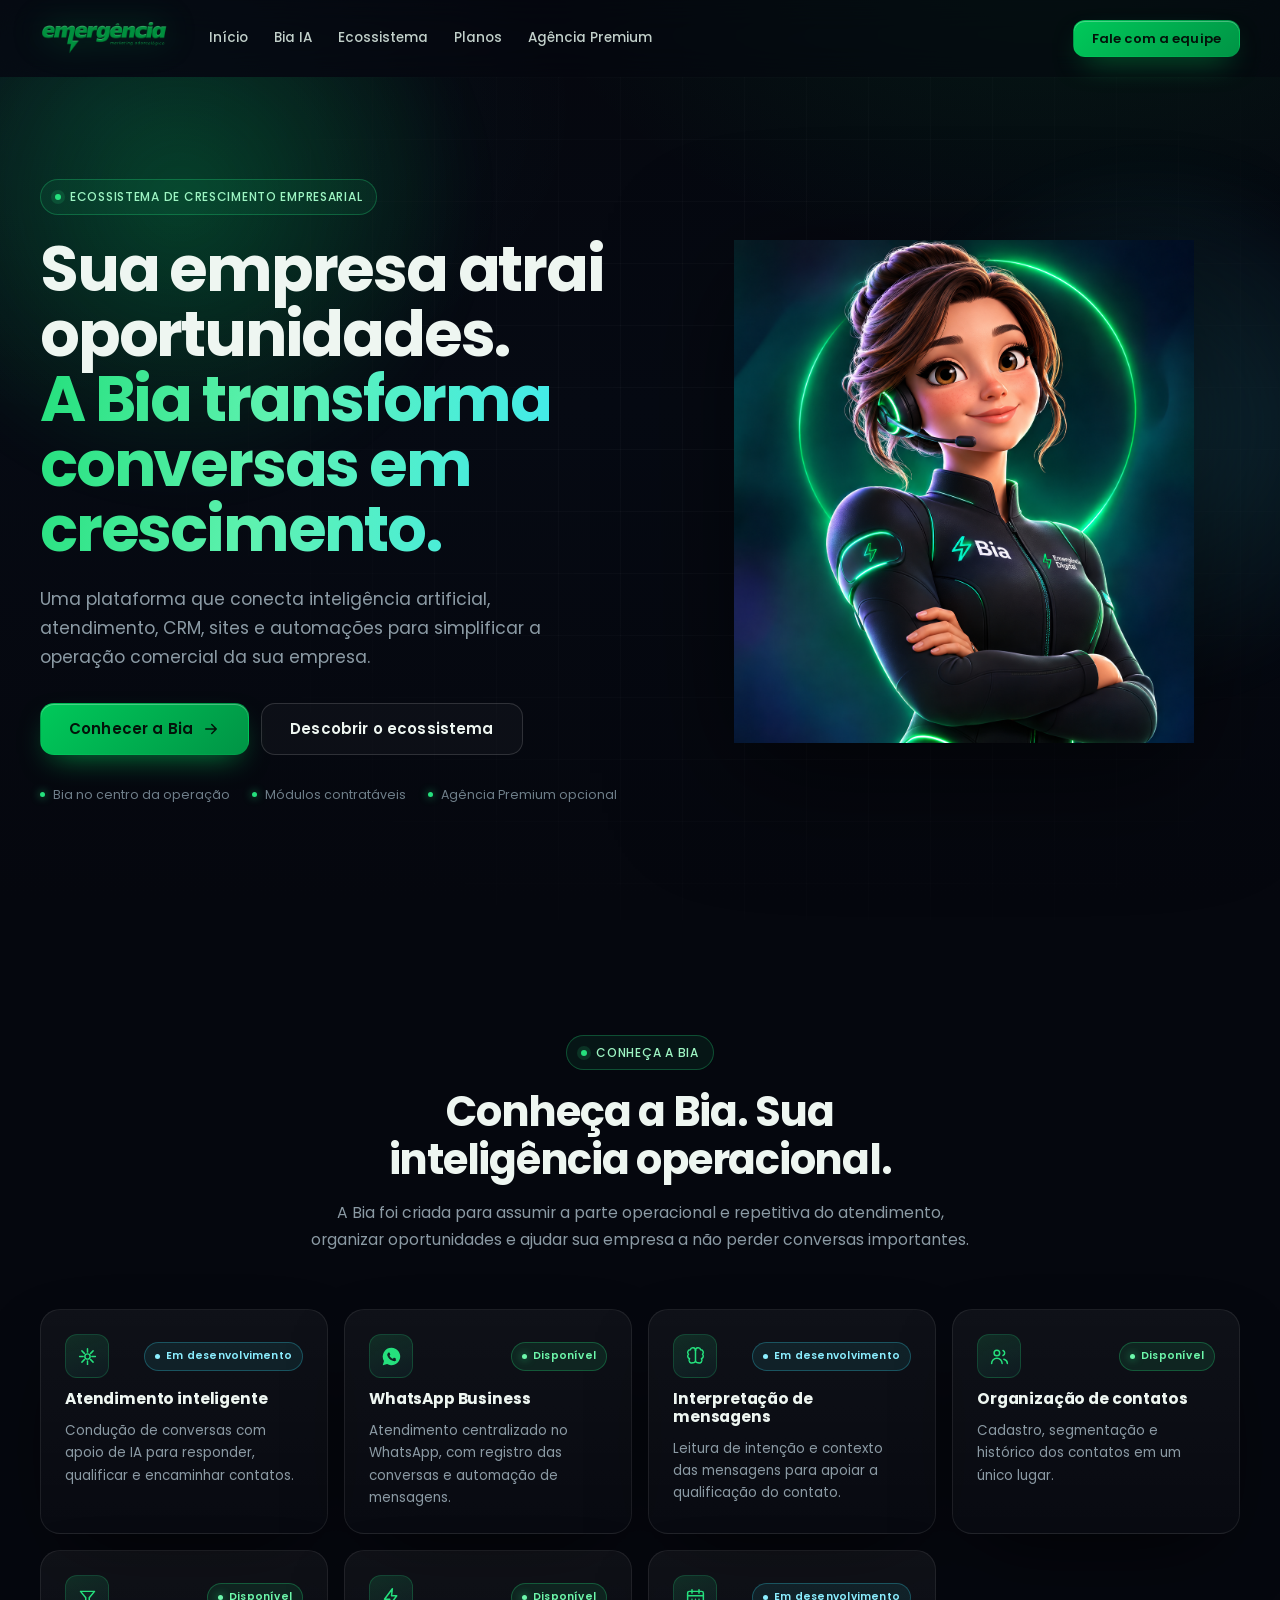
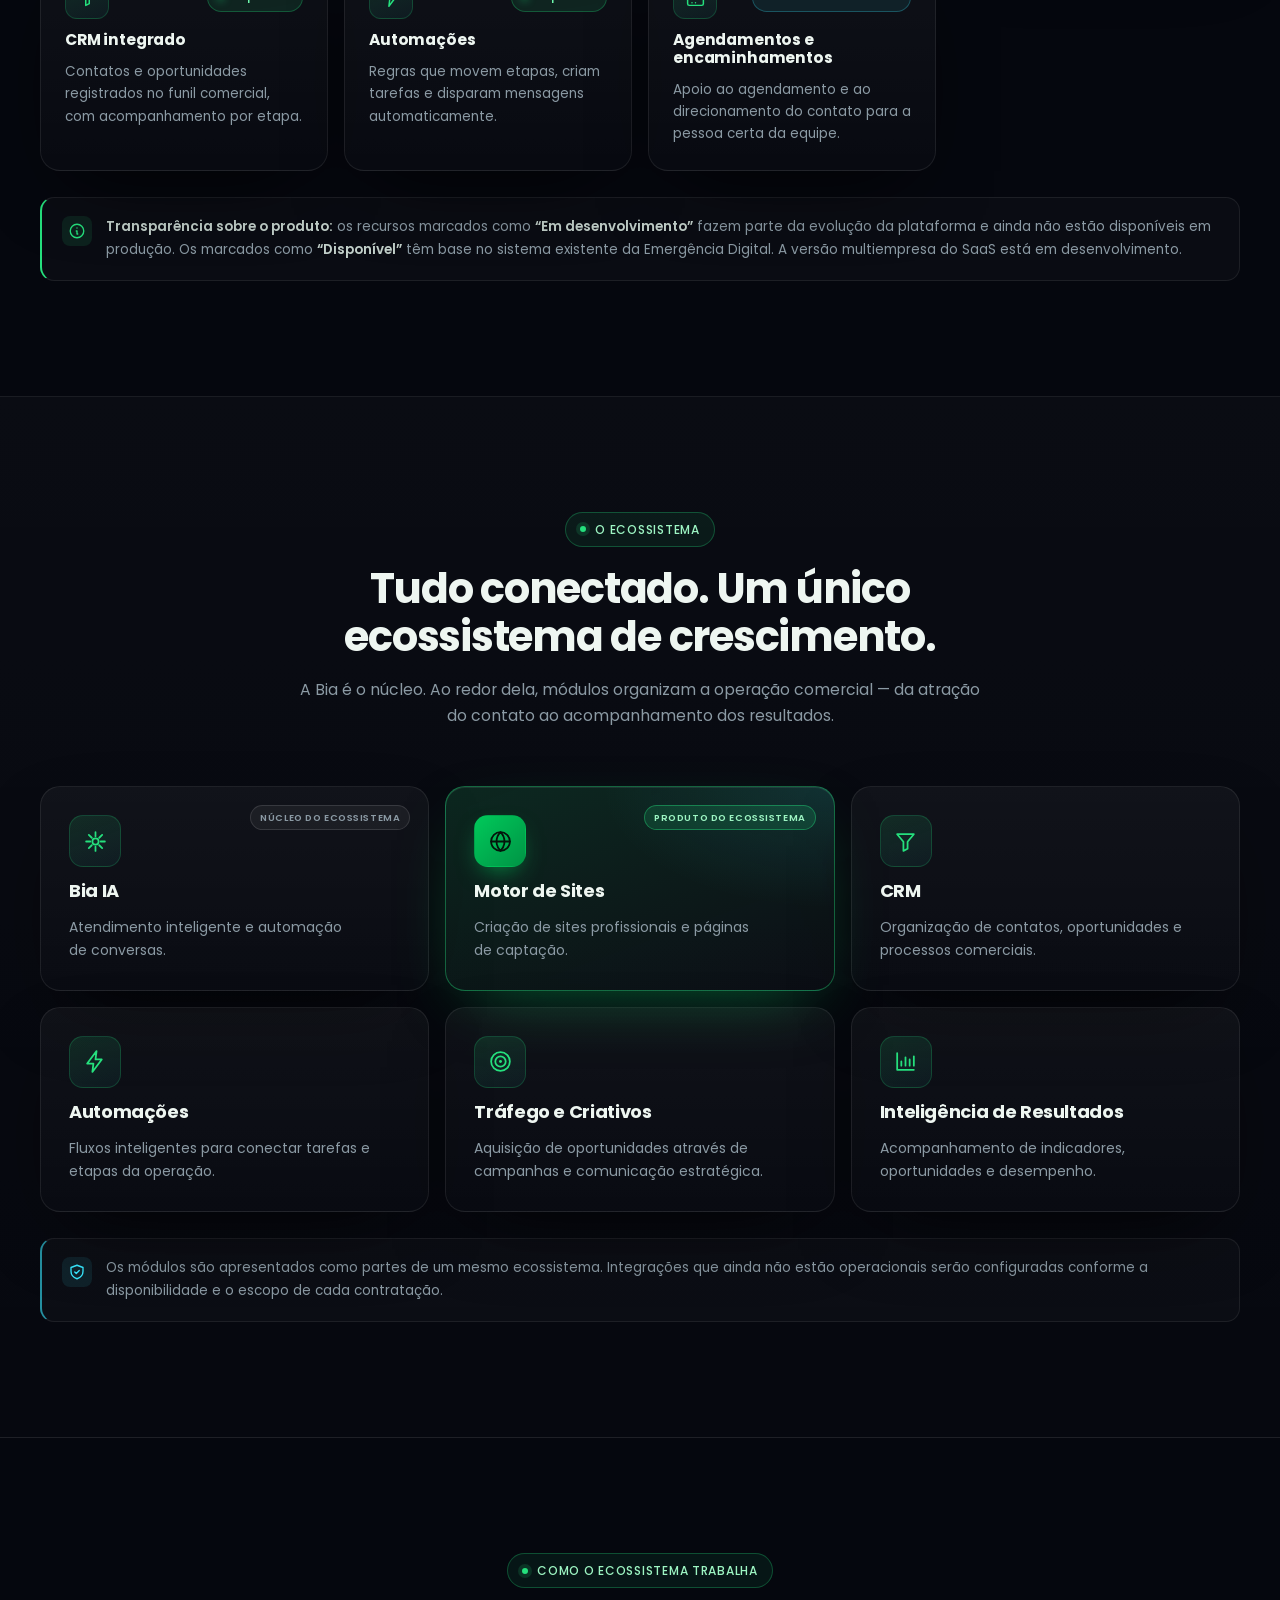
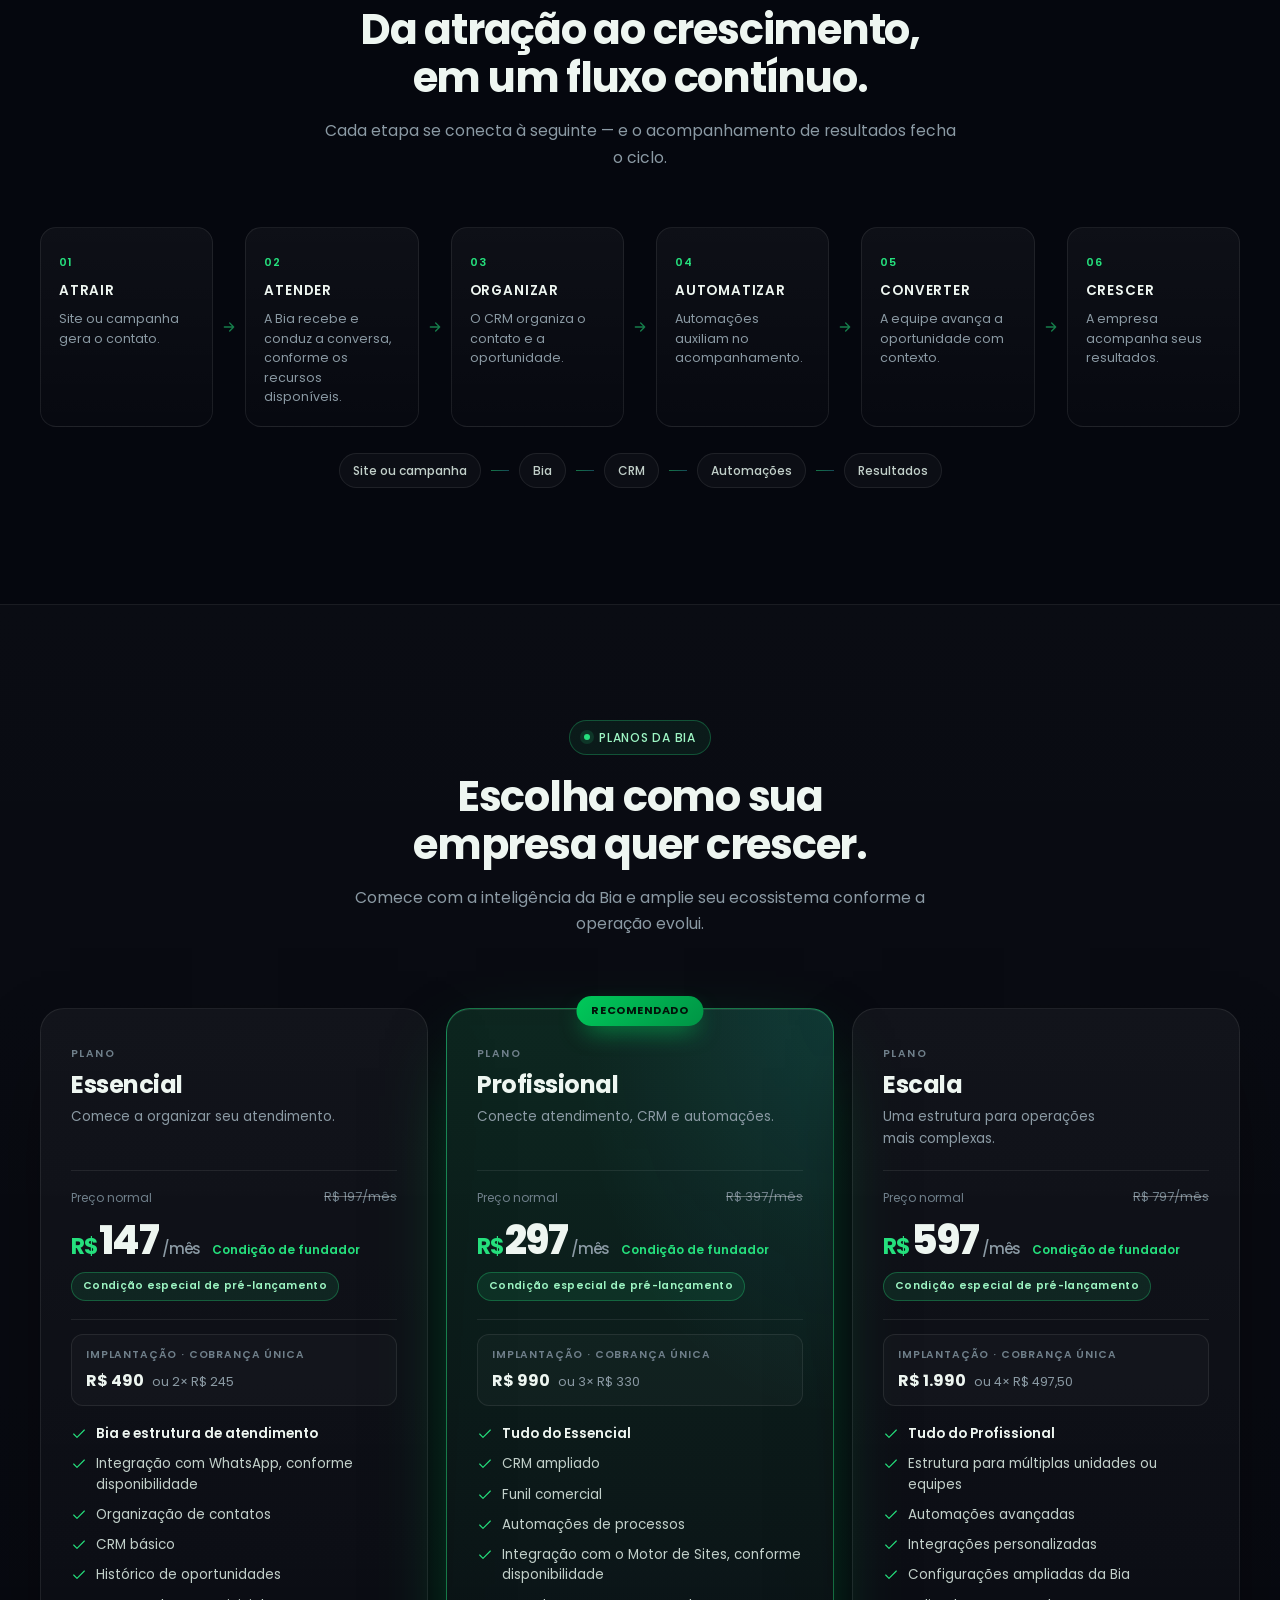
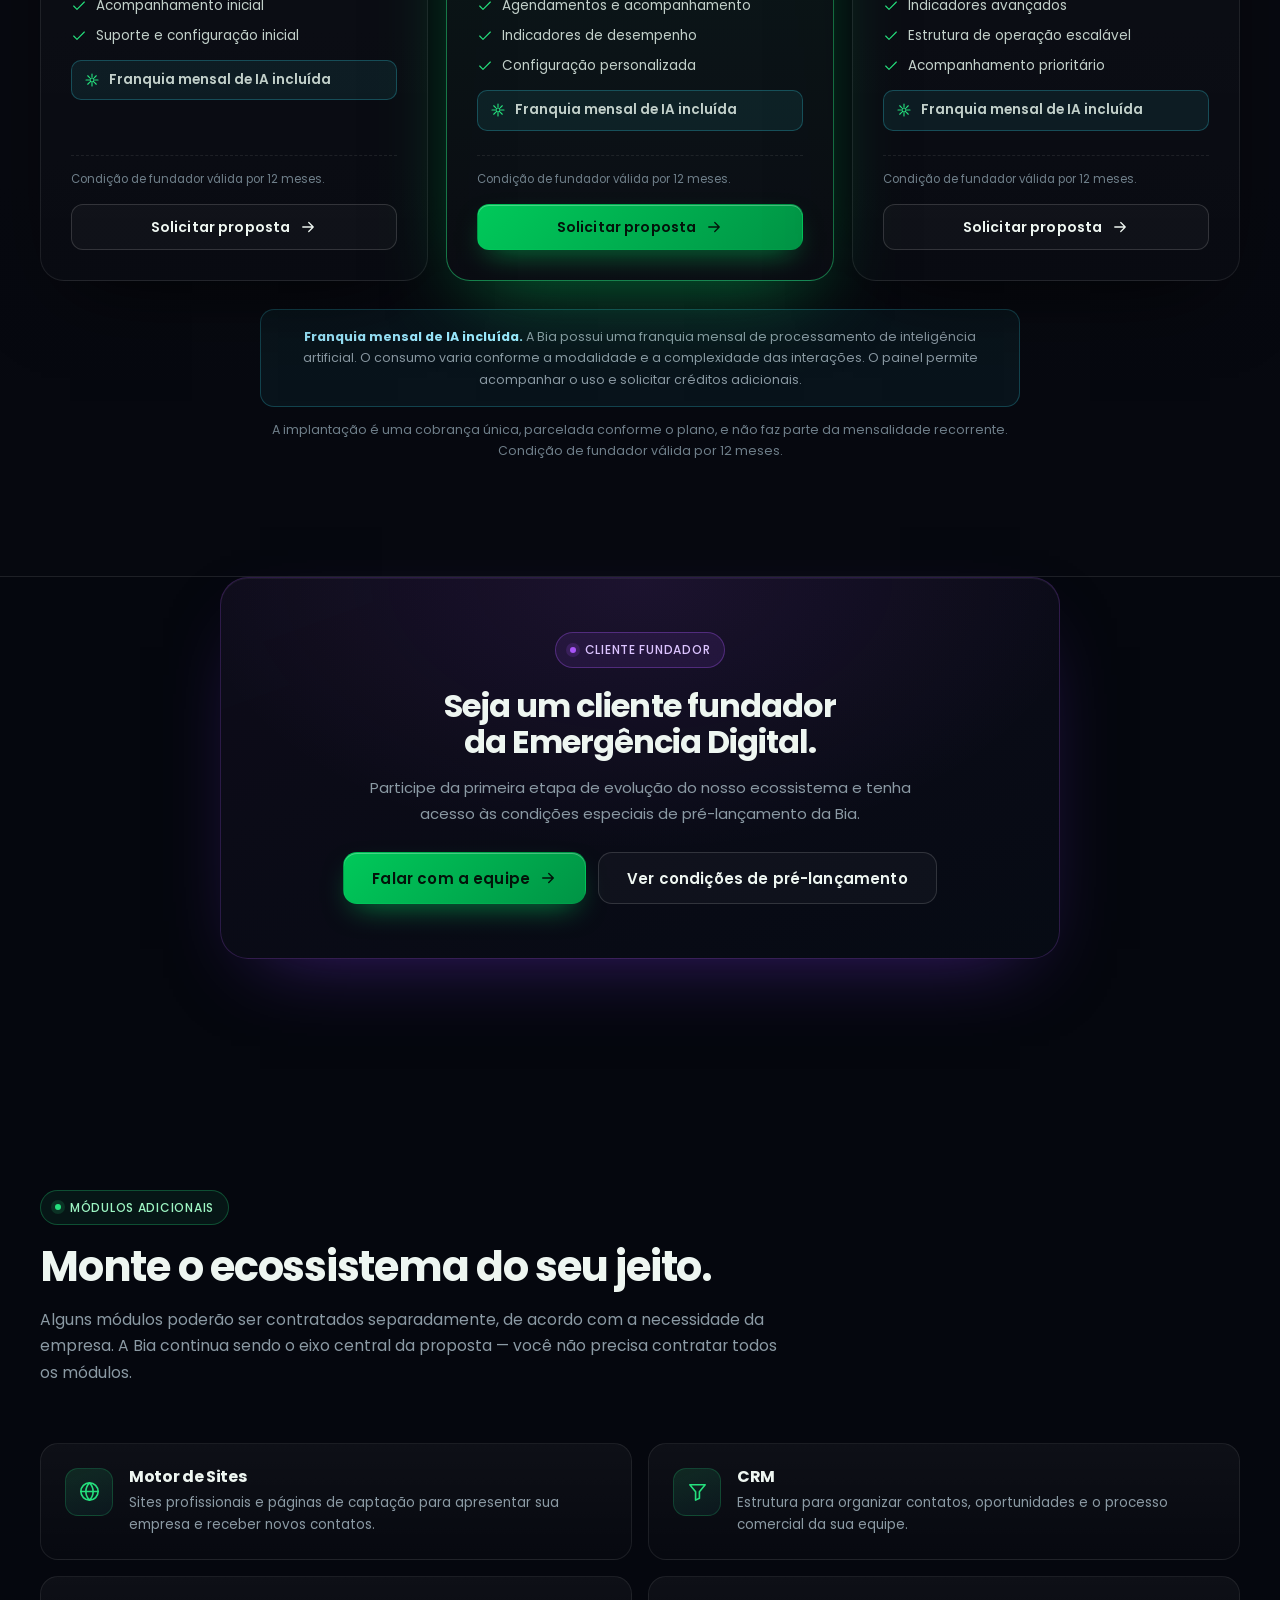
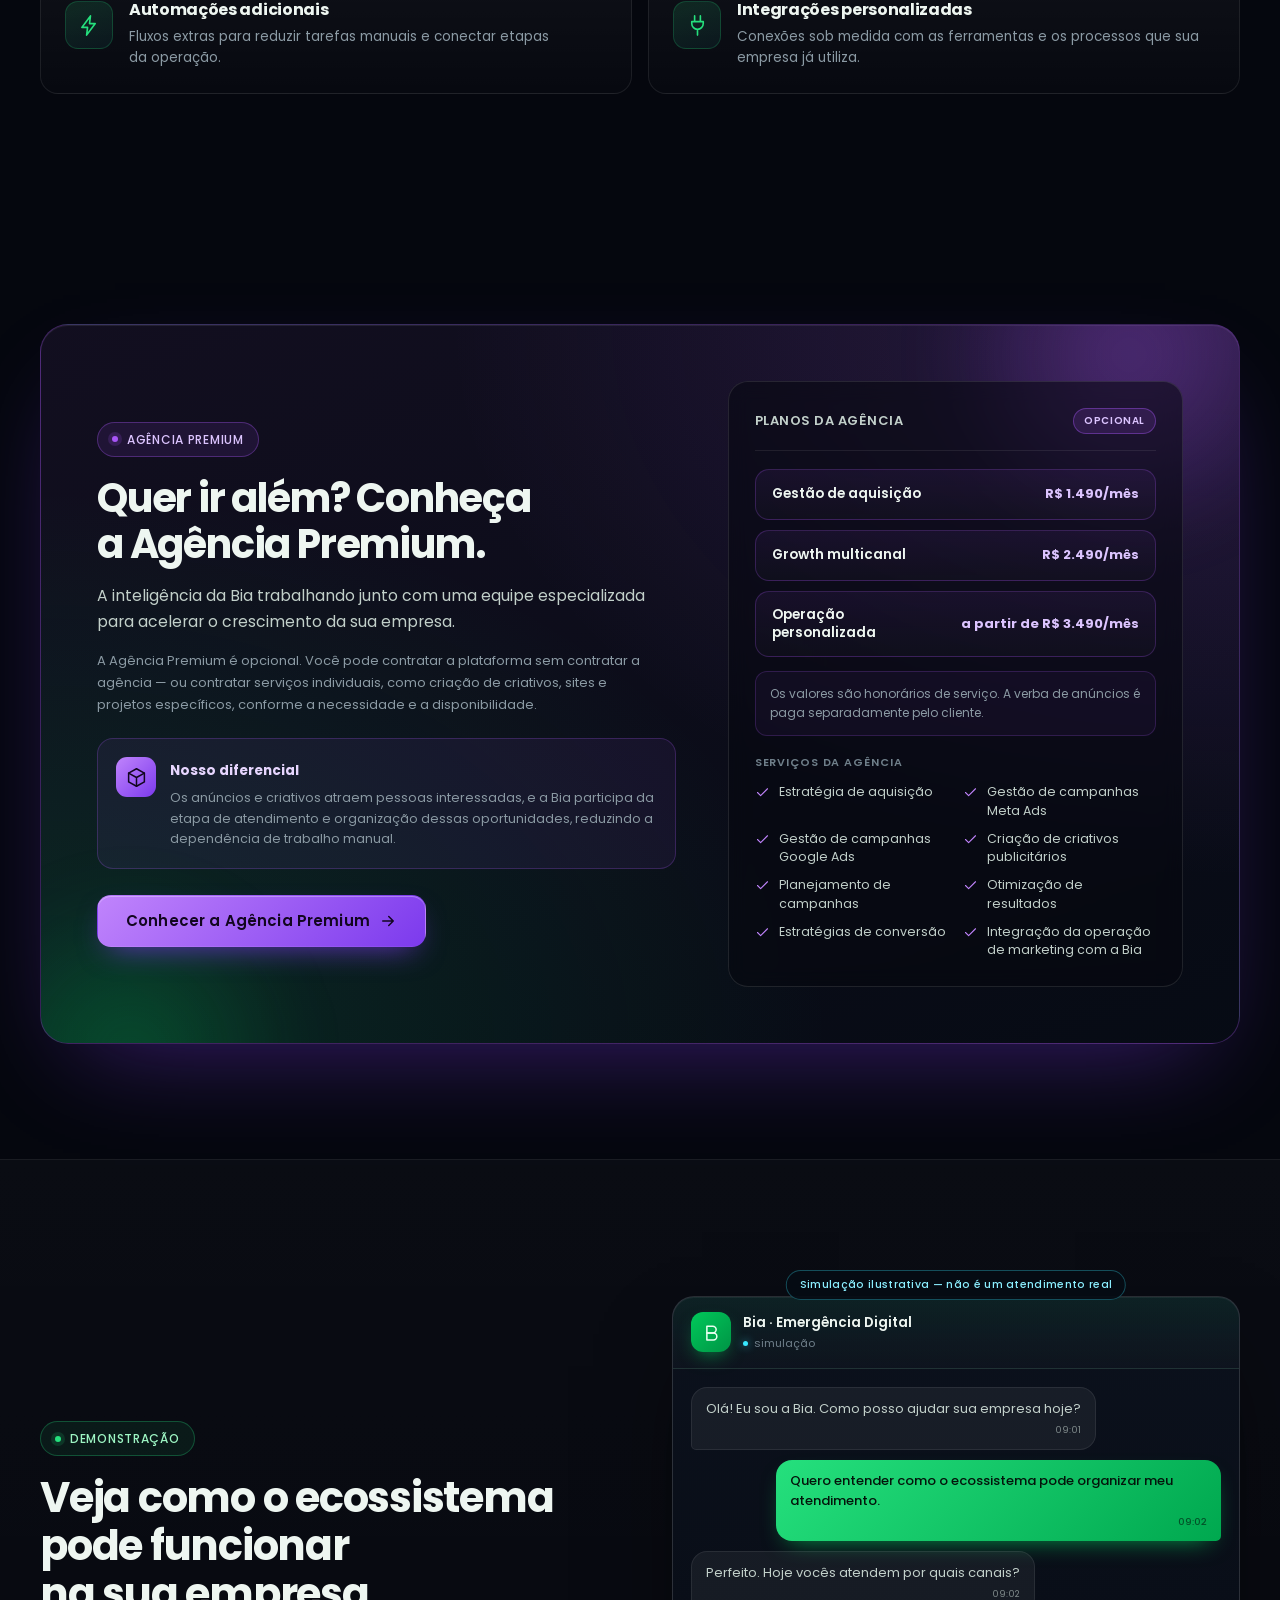
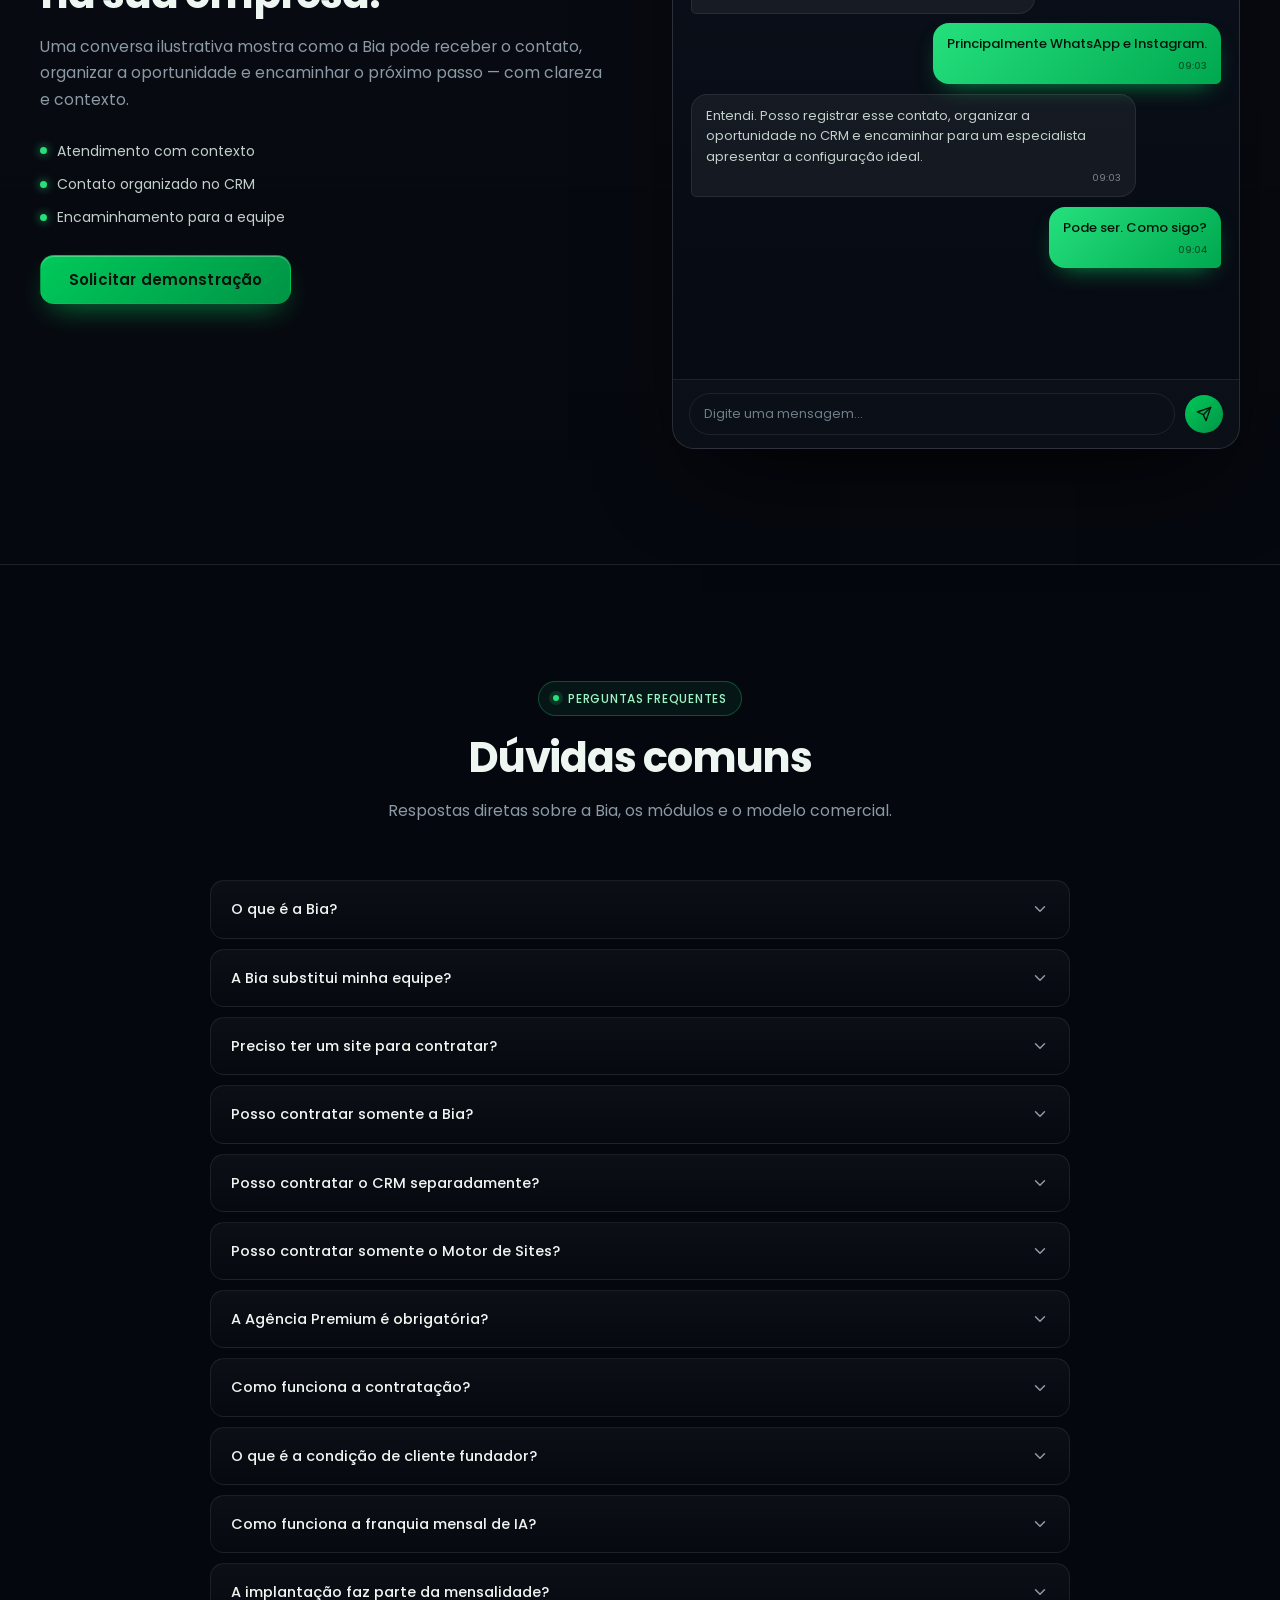
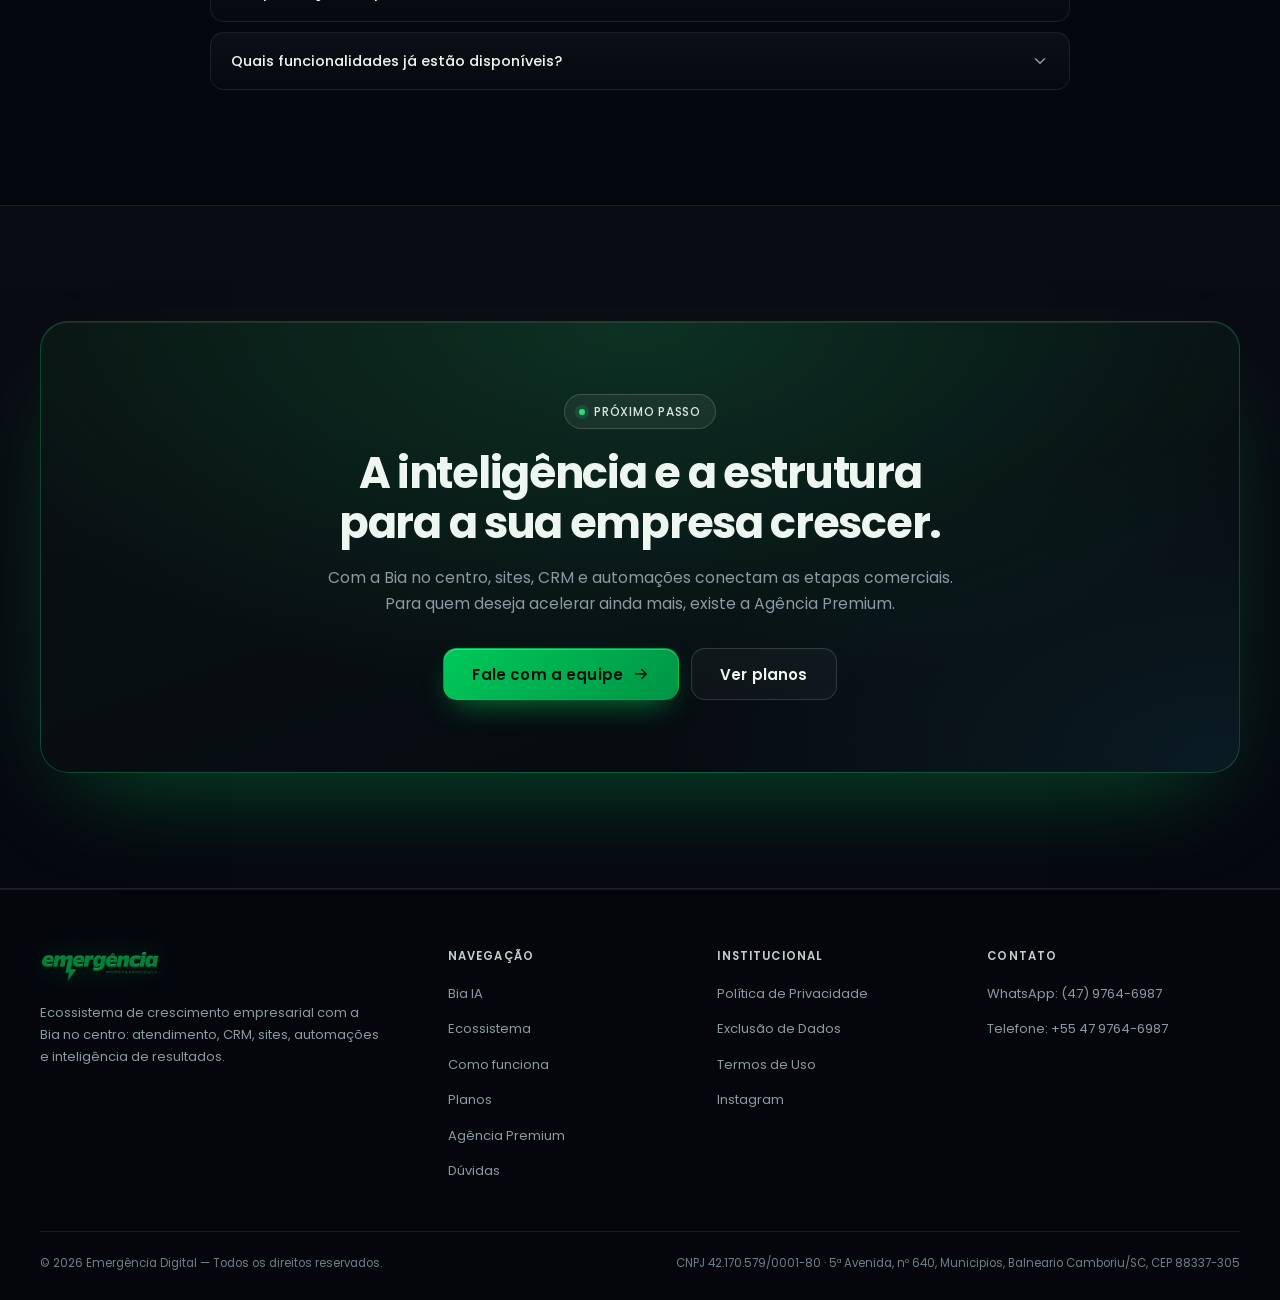
==== commit 950c1b58: "feat(legal): publica Politica de Privacidade e Instrucoes de Exclusao de Dados para conformidade LGP" ====
--- a/site/index.html
+++ b/site/index.html
@@ -498,6 +498,7 @@
           <h4>Institucional</h4>
           <ul>
             <li><a href="politica-de-privacidade.html">Política de Privacidade</a></li>
+            <li><a href="exclusao-de-dados.html">Exclusão de Dados</a></li>
             <li><a href="politica-de-privacidade.html#termos">Termos de Uso</a></li>
             <li><a data-contact="instagram" href="#" target="_blank" rel="noopener">Instagram</a></li>
           </ul>
